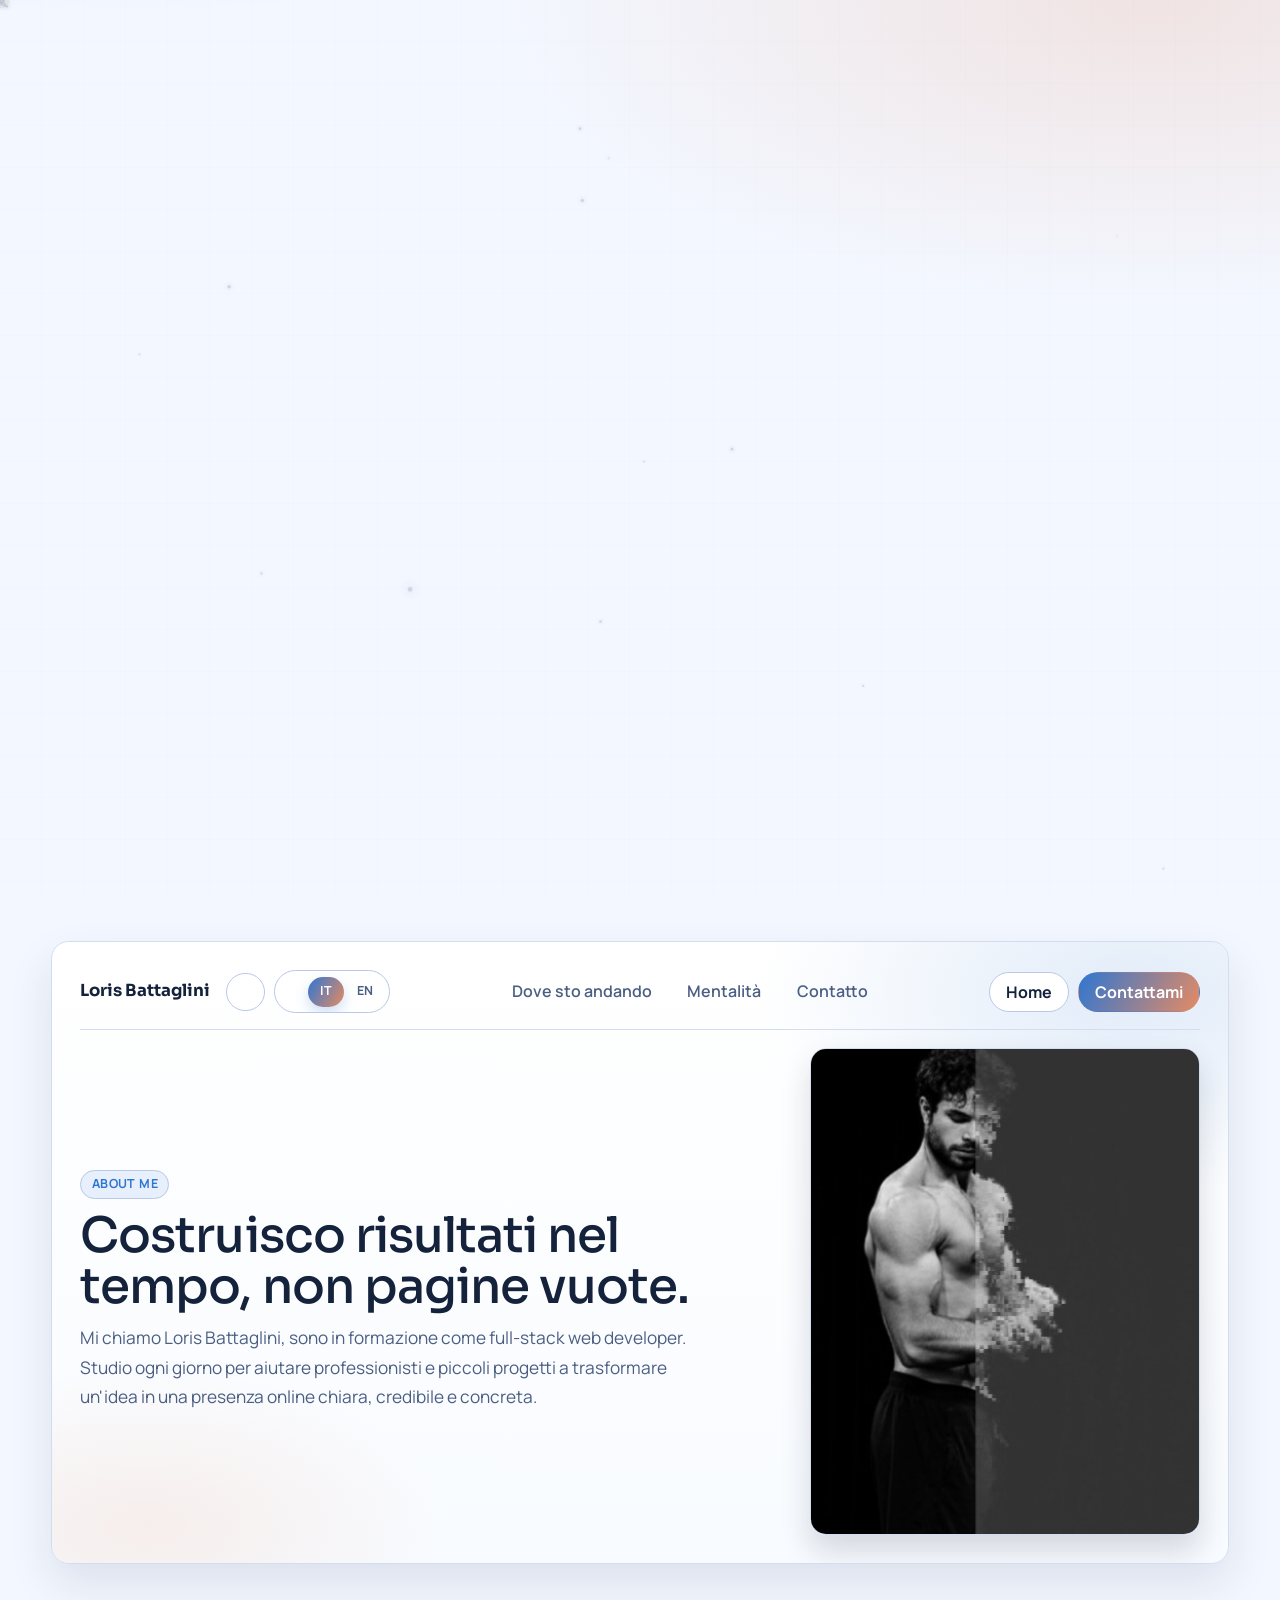
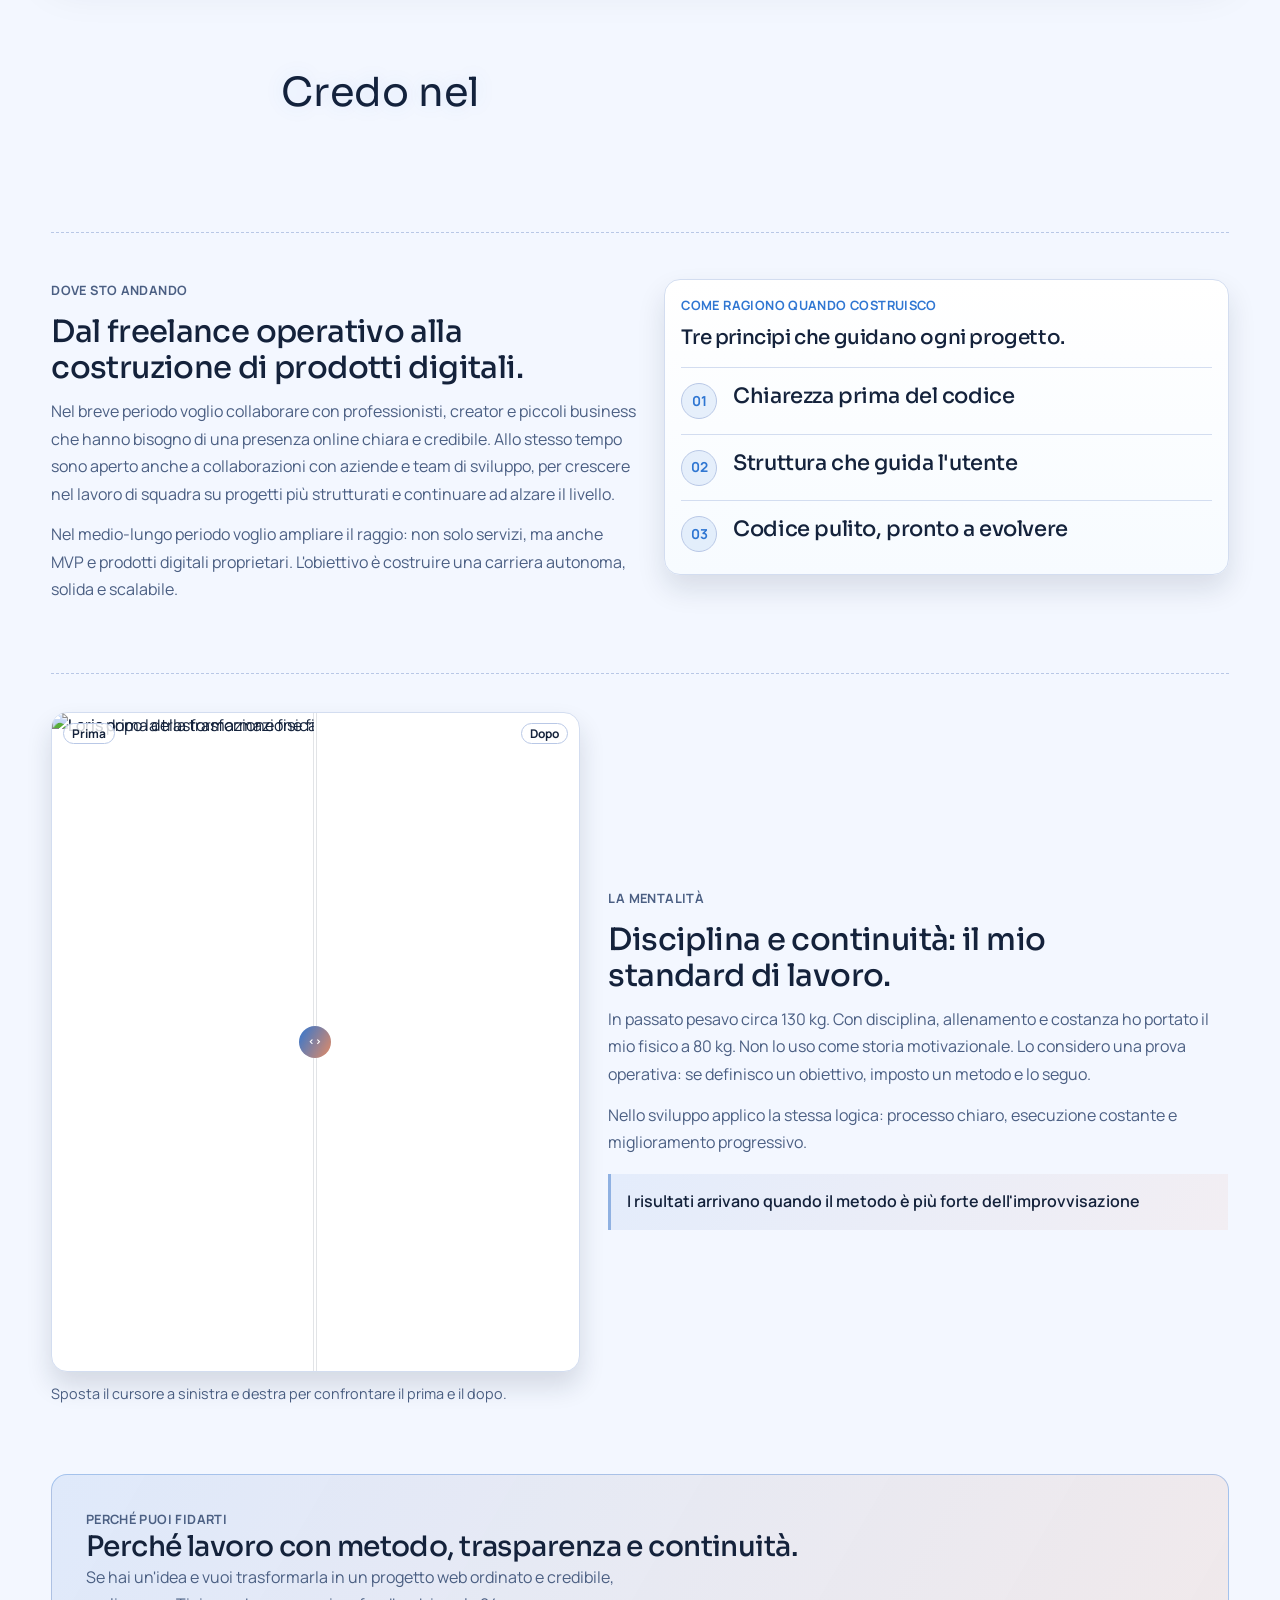
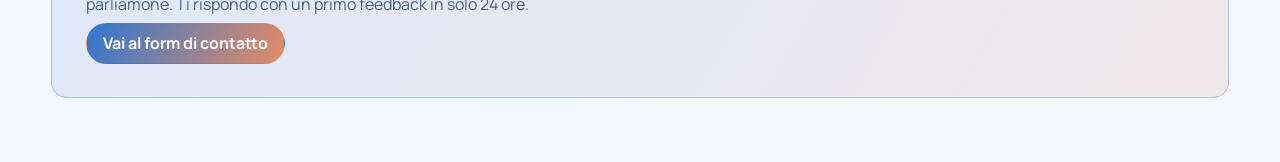
==== assets/html/about.html @ 4017d4cf "particelle su about e form" ====
﻿<!DOCTYPE html>
<html lang="it">
<head>
  <meta charset="UTF-8">
  <meta name="viewport" content="width=device-width, initial-scale=1.0">
  <title>About Me | Loris Battaglini</title>
  <link rel="apple-touch-icon" sizes="180x180" href="../img/favicon/favicon_io/apple-touch-icon.png">
  <link rel="icon" type="image/png" sizes="32x32" href="../img/favicon/favicon_io/favicon-32x32.png">
  <link rel="icon" type="image/png" sizes="16x16" href="../img/favicon/favicon_io/favicon-16x16.png">
  <link rel="icon" href="../img/favicon/favicon_io/favicon.ico">
  <link rel="manifest" href="../img/favicon/favicon_io/site.webmanifest">
  <link rel="preconnect" href="https://fonts.googleapis.com">
  <link rel="preconnect" href="https://fonts.gstatic.com" crossorigin>
  <link href="https://fonts.googleapis.com/css2?family=Manrope:wght@400;500;600;700;800&family=Sora:wght@500;600;700;800&display=swap" rel="stylesheet">
  <style>
    html.theme-dark,
    html.theme-dark body {
      background: #070f1d;
      color: #f2f7ff;
    }
  </style>
  <script>
    (function () {
      try {
        if (window.localStorage.getItem('lb-theme') === 'dark') {
          document.documentElement.classList.add('theme-dark');
        }
      } catch (error) {
        // Storage unavailable.
      }
    })();
  </script>
  <link href="https://cdn.jsdelivr.net/npm/bootstrap@5.3.8/dist/css/bootstrap.min.css" rel="stylesheet" integrity="sha384-sRIl4kxILFvY47J16cr9ZwB07vP4J8+LH7qKQnuqkuIAvNWLzeN8tE5YBujZqJLB" crossorigin="anonymous">
  <link rel="stylesheet" href="../css/style.css">
  <link rel="stylesheet" href="https://cdnjs.cloudflare.com/ajax/libs/font-awesome/7.0.1/css/all.min.css">
</head>
<body class="has-radial-menu">
  <canvas id="universe-canvas" class="universe-canvas" aria-hidden="true"></canvas>
  <button
    type="button"
    class="radial-menu-toggle"
    id="radial-menu-toggle"
    aria-expanded="false"
    aria-controls="radial-menu-panel"
    aria-label="Apri menu orbitale"
    data-i18n-aria-label="radialMenuToggleAriaLabel"
  >
    <span aria-hidden="true"></span>
    <span aria-hidden="true"></span>
    <span aria-hidden="true"></span>
  </button>

  <div class="radial-menu-panel" id="radial-menu-panel" aria-hidden="true">
    <button type="button" class="radial-menu-overlay" data-radial-close aria-label="Chiudi menu" data-i18n-aria-label="radialMenuCloseAriaLabel"></button>
    <div class="radial-menu-shell" id="radial-menu-shell" role="dialog" aria-modal="true" tabindex="-1" aria-label="Navigazione orbitale" data-i18n-aria-label="radialMenuDialogAriaLabel">
      <div class="radial-menu-orbit" id="radial-menu-orbit">
        <a href="../../index.html#top" class="radial-menu-item" data-radial-item data-i18n="radialMenuHome">Home</a>
        <a href="#top" class="radial-menu-item is-active" data-radial-item data-i18n="radialMenuAbout">About Me</a>
        <a href="../../index.html#form" class="radial-menu-item" data-radial-item data-i18n="radialMenuContacts">Contatti</a>
      </div>
    </div>
  </div>

  <div class="site-shell about-shell">
    <header class="about-hero" id="top">
      <div class="header-nav-row">
        <a href="../../index.html#top" class="brand-mark" data-i18n="brandMark">Loris Battaglini</a>

        <div class="header-tools" aria-label="Strumenti header" data-i18n-aria-label="headerToolsAriaLabel">
          <button type="button" class="header-icon-btn" id="theme-toggle" aria-label="Attiva modalità scura" data-i18n-aria-label="themeToggleAriaLabel">
            <i class="fa-solid fa-moon" aria-hidden="true"></i>
          </button>
          <div class="language-switch" role="group" aria-label="Selettore lingua" data-i18n-aria-label="languageSwitchAriaLabel">
            <i class="fa-solid fa-language" aria-hidden="true"></i>
            <div>
            <button type="button" class="language-option is-active" data-language-option data-lang="it" aria-pressed="true">IT</button>
            <button type="button" class="language-option" data-language-option data-lang="en" aria-pressed="false">EN</button>
            </div>
          </div>
        </div>

        <nav class="header-nav" aria-label="Menu About">
          <ul>
            <li><a href="#visione" data-i18n="aboutNavVision">Dove sto andando</a></li>
            <li><a href="#mentalita" data-i18n="aboutNavMindset">Mentalità</a></li>
            <li><a href="#contatto" data-i18n="aboutNavContact">Contatto</a></li>
          </ul>
        </nav>

        <div class="header-cta-row">
          <a href="../../index.html" class="about-link-header" data-i18n="aboutHomeLink">Home</a>
          <a href="../../index.html#form" class="contattami-header" data-i18n="aboutContactLink">Contattami</a>
        </div>
      </div>

      <div class="about-hero-inner">
        <div class="about-hero-text">
          <p class="about-eyebrow" data-i18n="aboutEyebrow">About Me</p>
          <h1 data-i18n="aboutHeroTitle">Costruisco risultati nel tempo, non pagine vuote.</h1>
          <p class="about-lead" data-i18n="aboutHeroLead">
            Mi chiamo Loris Battaglini, sono in formazione come full-stack web developer.
            Studio ogni giorno per aiutare professionisti e piccoli progetti a trasformare un'idea
            in una presenza online chiara, credibile e concreta.
          </p>
        </div>

        <figure class="about-hero-photo">
          <img src="../img/20251005_001626.jpg" alt="Foto profilo di Loris Battaglini">
        </figure>
      </div>
    </header>

    <main class="about-story">
      <section class="about-manifesto" aria-label="Manifesto personale" data-i18n-aria-label="aboutManifestoAriaLabel" data-reveal>
        <p data-i18n="aboutManifestoText">Credo nel costruire prima di parlare</p>
      </section>

      <section class="about-section about-vision-section" id="visione" data-reveal>
        <div class="about-vision-layout">
          <div class="about-copy-block about-vision-main">
            <p class="about-kicker" data-i18n="aboutVisionKicker">Dove sto andando</p>
            <h2 data-i18n="aboutVisionTitle">Dal freelance operativo alla costruzione di prodotti digitali.</h2>
            <p data-i18n="aboutVisionParagraph1">
             Nel breve periodo voglio collaborare con professionisti, creator e piccoli business che hanno bisogno di una presenza online chiara e credibile. Allo stesso tempo sono aperto anche a collaborazioni con aziende e team di sviluppo, per crescere nel lavoro di squadra su progetti più strutturati e continuare ad alzare il livello.
            </p>
            <p data-i18n="aboutVisionParagraph2">
              Nel medio-lungo periodo voglio ampliare il raggio: non solo servizi, ma anche MVP
              e prodotti digitali proprietari. L'obiettivo è costruire una carriera autonoma,
              solida e scalabile.
            </p>
          </div>

          <aside class="about-vision-method" aria-label="Come ragiono quando costruisco" data-i18n-aria-label="aboutPrinciplesAriaLabel">
            <p class="about-kicker" data-i18n="aboutPrinciplesKicker">Come ragiono quando costruisco</p>
            <h3 data-i18n="aboutPrinciplesTitle">Tre principi che guidano ogni progetto.</h3>
            <ol class="about-principles-list">
              <li>
                <h4 data-i18n="aboutPrinciple1">Chiarezza prima del codice</h4>
              </li>
              <li>
                <h4 data-i18n="aboutPrinciple2">Struttura che guida l'utente</h4>
              </li>
              <li>
                <h4 data-i18n="aboutPrinciple3">Codice pulito, pronto a evolvere</h4>
              </li>
            </ol>
          </aside>
        </div>
      </section>

      <section class="about-section about-split-section about-section-mentality" id="mentalita" data-reveal>
        <figure class="about-before-after" data-before-after>
          <div class="about-before-after-media">
            <img src="https://images.unsplash.com/photo-1642267238449-5f2c7643c1a7?q=80&w=774&auto=format&fit=crop&ixlib=rb-4.1.0&ixid=M3wxMjA3fDB8MHxwaG90by1wYWdlfHx8fGVufDB8fHx8fA%3D%3D" alt="Loris dopo la trasformazione fisica" class="about-photo-after">
            <img src="https://images.unsplash.com/photo-1573878416776-932ce6911da2?q=80&w=2070&auto=format&fit=crop&ixlib=rb-4.1.0&ixid=M3wxMjA3fDB8MHxwaG90by1wYWdlfHx8fGVufDB8fHx8fA%3D%3D" alt="Loris prima della trasformazione fisica" class="about-photo-before">
            <input
              type="range"
              min="0"
              max="100"
              value="50"
              class="about-before-after-range"
              aria-label="Confronta foto prima e dopo"
              data-i18n-aria-label="aboutCompareAriaLabel">
            <span class="about-before-after-divider" aria-hidden="true"></span>
            <span class="about-before-after-hint about-before-label" aria-hidden="true" data-i18n="aboutBeforeLabel">Prima</span>
            <span class="about-before-after-hint about-after-label" aria-hidden="true" data-i18n="aboutAfterLabel">Dopo</span>
          </div>
          <figcaption data-i18n="aboutCompareCaption">Sposta il cursore a sinistra e destra per confrontare il prima e il dopo.</figcaption>
        </figure>

        <div class="about-copy-block">
          <p class="about-kicker" data-i18n="aboutMindsetKicker">La mentalità</p>
          <h2 data-i18n="aboutMindsetTitle">Disciplina e continuità: il mio standard di lavoro.</h2>
          <p data-i18n="aboutMindsetParagraph1">
            In passato pesavo circa 130 kg. Con disciplina, allenamento e costanza ho portato
            il mio fisico a 80 kg. Non lo uso come storia motivazionale.
            Lo considero una prova operativa: se definisco un obiettivo, imposto un metodo e lo seguo.
          </p>
          <p data-i18n="aboutMindsetParagraph2">
            Nello sviluppo applico la stessa logica: processo chiaro, esecuzione costante e miglioramento progressivo.
          </p>
          <blockquote data-i18n="aboutMindsetQuote">
            I risultati arrivano quando il metodo è più forte dell'improvvisazione
          </blockquote>
        </div>
      </section>
      <section class="about-section about-contact-bridge about-closure" id="contatto" data-reveal>
        <p class="about-kicker" data-i18n="aboutTrustKicker">Perché puoi fidarti</p>
        <h2 data-i18n="aboutTrustTitle">Perché lavoro con metodo, trasparenza e continuità.</h2>
        <p data-i18n="aboutTrustParagraph">
          Se hai un'idea e vuoi trasformarla in un progetto web ordinato e credibile,
          parliamone. Ti rispondo con un primo feedback in solo 24 ore.
        </p>
        <a href="../../index.html#form" class="about-contact-link" data-i18n="aboutTrustButton">Vai al form di contatto</a>
      </section>
    </main>
  </div>
  <script>
    (function () {
      const STORAGE_KEYS = {
        theme: 'lb-theme',
        language: 'lb-language'
      };
      const SUPPORTED_LANGUAGES = ['it', 'en'];
      const DEFAULT_LANGUAGE = 'it';
      const PHONE_MEDIA_QUERY = '(max-width: 640px)';
      const PAGE_TITLES = {
        it: 'About Me | Loris Battaglini',
        en: 'About Me | Loris Battaglini'
      };
      const DYNAMIC_STRINGS = {
        it: {
          themeToggleAriaLabelLight: 'Attiva modalità scura',
          themeToggleAriaLabelDark: 'Torna alla modalità chiara'
        },
        en: {
          themeToggleAriaLabelLight: 'Enable dark mode',
          themeToggleAriaLabelDark: 'Back to light mode'
        }
      };
      const ENGLISH_TEXT = {
        radialMenuHome: 'Home',
        radialMenuAbout: 'About Me',
        radialMenuContacts: 'Contacts',
        aboutNavVision: 'Vision',
        aboutNavMindset: 'Mindset',
        aboutNavContact: 'Contact',
        aboutContactLink: 'Contact me',
        aboutHeroTitle: 'I build long-term results, not empty pages.',
        aboutHeroLead: 'My name is Loris Battaglini, and I am training as a full-stack web developer. Every day I study to help professionals and small projects turn an idea into a clear, credible, and concrete online presence.',
        aboutManifestoText: 'I believe in building before talking.',
        aboutVisionKicker: 'Where I am heading',
        aboutVisionTitle: 'From operational freelance work to building digital products.',
        aboutVisionParagraph1: 'In the short term I want to collaborate with professionals, creators, and small businesses that need a clear and credible online presence. At the same time, I am also open to collaborations with companies and development teams to grow in teamwork on more structured projects and keep raising my level.',
        aboutVisionParagraph2: 'In the medium to long term I want to expand the scope: not only services, but also MVPs and proprietary digital products. The goal is to build an autonomous, solid, and scalable career.',
        aboutPrinciplesKicker: 'How I think while building',
        aboutPrinciplesTitle: 'Three principles that guide every project.',
        aboutPrinciple1: 'Clarity before code',
        aboutPrinciple2: 'Structure that guides users',
        aboutPrinciple3: 'Clean code, ready to evolve',
        aboutBeforeLabel: 'Before',
        aboutAfterLabel: 'After',
        aboutCompareCaption: 'Move the slider left and right to compare before and after.',
        aboutMindsetKicker: 'Mindset',
        aboutMindsetTitle: 'Discipline and consistency: my work standard.',
        aboutMindsetParagraph1: 'I used to weigh around 130 kg. With discipline, training, and consistency, I brought my body down to 80 kg. I do not use it as a motivational story. I consider it operational proof: if I define a goal, I set a method and follow it.',
        aboutMindsetParagraph2: 'In development I apply the same logic: clear process, consistent execution, and progressive improvement.',
        aboutMindsetQuote: 'Results come when method is stronger than improvisation.',
        aboutTrustKicker: 'Why you can trust me',
        aboutTrustTitle: 'Because I work with method, transparency, and consistency.',
        aboutTrustParagraph: 'If you have an idea and want to turn it into an organized and credible web project, let\'s talk. I reply with initial feedback within 24 hours.',
        aboutTrustButton: 'Go to contact form'
      };
      const ENGLISH_ARIA_LABELS = {
        headerToolsAriaLabel: 'Header tools',
        themeToggleAriaLabel: 'Enable dark mode',
        languageSwitchAriaLabel: 'Language switcher',
        radialMenuToggleAriaLabel: 'Open orbital menu',
        radialMenuDialogAriaLabel: 'Orbital navigation',
        radialMenuCloseAriaLabel: 'Close menu',
        aboutManifestoAriaLabel: 'Personal manifesto',
        aboutPrinciplesAriaLabel: 'How I think when building',
        aboutCompareAriaLabel: 'Compare before and after photos'
      };

      const navLinks = document.querySelectorAll('.header-nav a[href^="#"]');
      const radialMenuToggleButton = document.querySelector('#radial-menu-toggle');
      const radialMenuPanel = document.querySelector('#radial-menu-panel');
      const radialMenuShell = document.querySelector('#radial-menu-shell');
      const radialMenuCloseButton = document.querySelector('[data-radial-close]');
      const radialMenuItems = Array.from(document.querySelectorAll('[data-radial-item]'));
      const aboutShell = document.querySelector('.about-shell');
      const revealTargets = document.querySelectorAll('[data-reveal]');
      const manifestoText = document.querySelector('.about-manifesto p');
      const themeToggleButton = document.querySelector('#theme-toggle');
      const themeToggleIcon = themeToggleButton ? themeToggleButton.querySelector('i') : null;
      const languageOptionButtons = Array.from(document.querySelectorAll('[data-language-option]'));
      const universeCanvas = document.querySelector('#universe-canvas');
      const reducedMotionQuery = typeof window.matchMedia === 'function'
        ? window.matchMedia('(prefers-reduced-motion: reduce)')
        : null;
      let activeTimer = null;
      let activeSection = null;
      let currentLanguage = DEFAULT_LANGUAGE;

      const universeState = {
        context: null,
        particles: [],
        fragments: [],
        width: 0,
        height: 0,
        dpr: 1,
        rafId: 0,
        isRunning: false,
        lastTime: 0,
        themeMode: 'light',
        isSetup: false
      };
      const universeThemeProfiles = {
        light: {
          particleArea: 29500,
          minParticles: 26,
          maxParticles: 72,
          largeStarChance: 0.15,
          largeRadiusMin: 1.6,
          largeRadiusMax: 2.95,
          smallRadiusMin: 0.45,
          smallRadiusMax: 1.42,
          speedMin: 0.13,
          speedMax: 0.48,
          jitter: 0.0042,
          maxSpeed: 0.88,
          restitution: 0.85,
          impactThreshold: 0.11,
          glowLargeFactor: 4.65,
          glowSmallFactor: 3.8,
          glowCoreAlpha: 0.22,
          glowMidAlpha: 0.09,
          fillAlpha: 0.64,
          fragmentMinCount: 1,
          fragmentMaxCount: 3,
          fragmentRadiusMin: 0.16,
          fragmentRadiusMax: 0.56,
          fragmentLifeMin: 220,
          fragmentLifeMax: 620,
          fragmentAlphaMin: 0.22,
          fragmentAlphaMax: 0.46,
          sparkleThreshold: 2.2,
          sparkleAlpha: 0.18,
          palette: [
            { r: 114, g: 134, b: 170, a: 0.36 },
            { r: 144, g: 160, b: 186, a: 0.32 },
            { r: 188, g: 176, b: 153, a: 0.27 },
            { r: 96, g: 112, b: 141, a: 0.3 }
          ]
        },
        dark: {
          particleArea: 23200,
          minParticles: 34,
          maxParticles: 96,
          largeStarChance: 0.22,
          largeRadiusMin: 1.95,
          largeRadiusMax: 3.45,
          smallRadiusMin: 0.52,
          smallRadiusMax: 1.82,
          speedMin: 0.16,
          speedMax: 0.72,
          jitter: 0.0068,
          maxSpeed: 1.18,
          restitution: 0.9,
          impactThreshold: 0.08,
          glowLargeFactor: 5.25,
          glowSmallFactor: 4.35,
          glowCoreAlpha: 0.34,
          glowMidAlpha: 0.14,
          fillAlpha: 0.84,
          fragmentMinCount: 2,
          fragmentMaxCount: 5,
          fragmentRadiusMin: 0.2,
          fragmentRadiusMax: 0.78,
          fragmentLifeMin: 260,
          fragmentLifeMax: 760,
          fragmentAlphaMin: 0.3,
          fragmentAlphaMax: 0.6,
          sparkleThreshold: 2.35,
          sparkleAlpha: 0.28,
          palette: [
            { r: 120, g: 166, b: 255, a: 0.58 },
            { r: 95, g: 226, b: 255, a: 0.52 },
            { r: 255, g: 192, b: 126, a: 0.42 },
            { r: 196, g: 220, b: 255, a: 0.48 }
          ]
        }
      };

      const italianSnapshot = {
        text: Object.create(null),
        aria: Object.create(null)
      };

      document.querySelectorAll('[data-i18n]').forEach(function (node) {
        const key = node.getAttribute('data-i18n');
        if (!key || Object.prototype.hasOwnProperty.call(italianSnapshot.text, key)) return;
        italianSnapshot.text[key] = node.innerHTML;
      });

      document.querySelectorAll('[data-i18n-aria-label]').forEach(function (node) {
        const key = node.getAttribute('data-i18n-aria-label');
        if (!key || Object.prototype.hasOwnProperty.call(italianSnapshot.aria, key)) return;
        italianSnapshot.aria[key] = node.getAttribute('aria-label') || '';
      });

      function safeStorageGet(key) {
        try {
          return window.localStorage.getItem(key);
        } catch (error) {
          return null;
        }
      }

      function safeStorageSet(key, value) {
        try {
          window.localStorage.setItem(key, value);
        } catch (error) {
          // Storage unavailable.
        }
      }

      function getStoredLanguage() {
        const language = safeStorageGet(STORAGE_KEYS.language);
        return SUPPORTED_LANGUAGES.includes(language) ? language : DEFAULT_LANGUAGE;
      }

      function getStoredTheme() {
        const theme = safeStorageGet(STORAGE_KEYS.theme);
        return theme === 'dark' ? 'dark' : 'light';
      }

      function getDynamicString(key) {
        const languagePack = DYNAMIC_STRINGS[currentLanguage] || DYNAMIC_STRINGS.it;
        return languagePack && Object.prototype.hasOwnProperty.call(languagePack, key) ? languagePack[key] : '';
      }

      function updateThemeToggleAccessibility() {
        if (!themeToggleButton || !themeToggleIcon) return;
        const isDarkTheme = document.body.classList.contains('theme-dark');
        themeToggleIcon.classList.toggle('fa-moon', !isDarkTheme);
        themeToggleIcon.classList.toggle('fa-sun', isDarkTheme);
        themeToggleButton.dataset.themeState = isDarkTheme ? 'dark' : 'light';
        themeToggleButton.setAttribute('aria-label', getDynamicString(isDarkTheme ? 'themeToggleAriaLabelDark' : 'themeToggleAriaLabelLight'));
      }

      function applyTheme(theme, shouldPersist) {
        const nextTheme = theme === 'dark' ? 'dark' : 'light';
        document.documentElement.classList.toggle('theme-dark', nextTheme === 'dark');
        document.body.classList.toggle('theme-dark', nextTheme === 'dark');
        updateThemeToggleAccessibility();
        syncUniverseParticlesState();
        if (shouldPersist) {
          safeStorageSet(STORAGE_KEYS.theme, nextTheme);
        }
      }

      function clampValue(value, min, max) {
        return Math.min(max, Math.max(min, value));
      }

      function randomBetween(min, max) {
        return min + Math.random() * (max - min);
      }

      function toRgba(color, alphaMultiplier) {
        const alpha = clampValue(color.a * alphaMultiplier, 0, 1);
        return 'rgba(' + color.r + ',' + color.g + ',' + color.b + ',' + alpha + ')';
      }

      function getUniverseThemeMode() {
        return document.body.classList.contains('theme-dark') ? 'dark' : 'light';
      }

      function getUniverseProfile() {
        return universeThemeProfiles[universeState.themeMode] || universeThemeProfiles.light;
      }

      function getUniverseTargetParticleCount(width, height) {
        const profile = getUniverseProfile();
        const countByArea = Math.round((width * height) / profile.particleArea);
        return clampValue(countByArea, profile.minParticles, profile.maxParticles);
      }

      function createUniverseParticle(width, height) {
        const profile = getUniverseProfile();
        const isLarge = Math.random() < profile.largeStarChance;
        const baseRadius = isLarge
          ? randomBetween(profile.largeRadiusMin, profile.largeRadiusMax)
          : randomBetween(profile.smallRadiusMin, profile.smallRadiusMax);
        const angle = Math.random() * Math.PI * 2;
        const speed = randomBetween(profile.speedMin, profile.speedMax) * (2 / (baseRadius + 0.8));
        const color = profile.palette[Math.floor(Math.random() * profile.palette.length)];
        return {
          x: randomBetween(0, width),
          y: randomBetween(0, height),
          vx: Math.cos(angle) * speed,
          vy: Math.sin(angle) * speed,
          radius: baseRadius,
          baseRadius: baseRadius,
          minRadius: Math.max(0.4, baseRadius * randomBetween(0.4, 0.58)),
          mass: Math.max(0.8, baseRadius * baseRadius),
          color: color,
          burstCooldownMs: 0,
          twinklePhase: randomBetween(0, Math.PI * 2),
          twinkleSpeed: randomBetween(0.35, 1.08),
          twinkleAmplitude: randomBetween(0.08, 0.34) * (isLarge ? 1.35 : 0.86)
        };
      }

      function ensureUniverseParticleCount(width, height) {
        const targetCount = getUniverseTargetParticleCount(width, height);
        while (universeState.particles.length < targetCount) {
          universeState.particles.push(createUniverseParticle(width, height));
        }
        if (universeState.particles.length > targetCount) {
          universeState.particles.splice(targetCount);
        }
      }

      function resizeUniverseCanvas() {
        if (!universeCanvas || !universeState.context) return;
        const width = Math.max(window.innerWidth || 0, 1);
        const height = Math.max(window.innerHeight || 0, 1);
        const dpr = clampValue(window.devicePixelRatio || 1, 1, 2);
        const hasSizeChanged = universeState.width !== width || universeState.height !== height || universeState.dpr !== dpr;
        if (!hasSizeChanged && universeState.particles.length > 0) return;

        universeState.width = width;
        universeState.height = height;
        universeState.dpr = dpr;

        universeCanvas.width = Math.floor(width * dpr);
        universeCanvas.height = Math.floor(height * dpr);
        universeCanvas.style.width = width + 'px';
        universeCanvas.style.height = height + 'px';
        universeState.context.setTransform(dpr, 0, 0, dpr, 0, 0);

        ensureUniverseParticleCount(width, height);
        universeState.particles.forEach(function (particle) {
          particle.x = clampValue(particle.x, particle.radius, width - particle.radius);
          particle.y = clampValue(particle.y, particle.radius, height - particle.radius);
        });
      }

      function spawnUniverseFragments(x, y, impactStrength, colorA, colorB) {
        const profile = getUniverseProfile();
        const fragmentCount = Math.round(randomBetween(profile.fragmentMinCount, profile.fragmentMaxCount) + impactStrength * 1.7);
        for (let index = 0; index < fragmentCount; index += 1) {
          const angle = randomBetween(0, Math.PI * 2);
          const speed = randomBetween(0.28, 1.22) * (0.64 + impactStrength);
          const radius = randomBetween(profile.fragmentRadiusMin, profile.fragmentRadiusMax) * (0.72 + impactStrength * 0.4);
          const sourceColor = Math.random() < 0.5 ? colorA : colorB;
          const lifetime = randomBetween(profile.fragmentLifeMin, profile.fragmentLifeMax);
          universeState.fragments.push({
            x: x,
            y: y,
            vx: Math.cos(angle) * speed,
            vy: Math.sin(angle) * speed,
            radius: radius,
            lifeMs: lifetime,
            maxLifeMs: lifetime,
            color: {
              r: sourceColor.r,
              g: sourceColor.g,
              b: sourceColor.b,
              a: sourceColor.a * randomBetween(profile.fragmentAlphaMin, profile.fragmentAlphaMax)
            }
          });
        }

        if (universeState.fragments.length > 180) {
          universeState.fragments.splice(0, universeState.fragments.length - 180);
        }
      }

      function updateUniverseParticles(deltaMs) {
        if (!universeState.context) return;
        const profile = getUniverseProfile();
        const frameScale = deltaMs / 16.667;
        const width = universeState.width;
        const height = universeState.height;
        const particles = universeState.particles;

        particles.forEach(function (particle) {
          particle.burstCooldownMs = Math.max(0, particle.burstCooldownMs - deltaMs);
          const jitter = profile.jitter * frameScale;
          particle.vx += randomBetween(-jitter, jitter);
          particle.vy += randomBetween(-jitter, jitter);

          const speed = Math.hypot(particle.vx, particle.vy);
          if (speed > profile.maxSpeed) {
            particle.vx = (particle.vx / speed) * profile.maxSpeed;
            particle.vy = (particle.vy / speed) * profile.maxSpeed;
          }

          particle.x += particle.vx * frameScale;
          particle.y += particle.vy * frameScale;

          if (particle.x <= particle.radius) {
            particle.x = particle.radius;
            particle.vx = Math.abs(particle.vx);
          } else if (particle.x >= width - particle.radius) {
            particle.x = width - particle.radius;
            particle.vx = -Math.abs(particle.vx);
          }

          if (particle.y <= particle.radius) {
            particle.y = particle.radius;
            particle.vy = Math.abs(particle.vy);
          } else if (particle.y >= height - particle.radius) {
            particle.y = height - particle.radius;
            particle.vy = -Math.abs(particle.vy);
          }
        });

        for (let i = 0; i < particles.length; i += 1) {
          const particleA = particles[i];
          for (let j = i + 1; j < particles.length; j += 1) {
            const particleB = particles[j];
            const deltaX = particleB.x - particleA.x;
            const deltaY = particleB.y - particleA.y;
            const minDistance = particleA.radius + particleB.radius;
            const distanceSquared = deltaX * deltaX + deltaY * deltaY;
            if (distanceSquared >= minDistance * minDistance || distanceSquared === 0) continue;

            const distance = Math.sqrt(distanceSquared);
            const normalX = deltaX / distance;
            const normalY = deltaY / distance;
            const overlap = minDistance - distance;

            particleA.x -= normalX * overlap * 0.5;
            particleA.y -= normalY * overlap * 0.5;
            particleB.x += normalX * overlap * 0.5;
            particleB.y += normalY * overlap * 0.5;

            const relativeVx = particleB.vx - particleA.vx;
            const relativeVy = particleB.vy - particleA.vy;
            const velocityAlongNormal = relativeVx * normalX + relativeVy * normalY;

            if (velocityAlongNormal < 0) {
              const impulse = -(1 + profile.restitution) * velocityAlongNormal / ((1 / particleA.mass) + (1 / particleB.mass));
              const impulseX = impulse * normalX;
              const impulseY = impulse * normalY;
              particleA.vx -= impulseX / particleA.mass;
              particleA.vy -= impulseY / particleA.mass;
              particleB.vx += impulseX / particleB.mass;
              particleB.vy += impulseY / particleB.mass;
            }

            const impactStrength = clampValue(Math.abs(velocityAlongNormal) * 0.92 + overlap * 0.35, 0, 1.4);
            const canBurst = particleA.burstCooldownMs <= 0 || particleB.burstCooldownMs <= 0;
            if (canBurst && impactStrength > profile.impactThreshold) {
              spawnUniverseFragments((particleA.x + particleB.x) * 0.5, (particleA.y + particleB.y) * 0.5, impactStrength, particleA.color, particleB.color);
              particleA.radius = Math.max(particleA.minRadius, particleA.radius * randomBetween(0.84, 0.94));
              particleB.radius = Math.max(particleB.minRadius, particleB.radius * randomBetween(0.84, 0.94));
              particleA.mass = Math.max(0.8, particleA.radius * particleA.radius);
              particleB.mass = Math.max(0.8, particleB.radius * particleB.radius);
              particleA.burstCooldownMs = randomBetween(90, 180);
              particleB.burstCooldownMs = randomBetween(90, 180);
            }
          }
        }

        particles.forEach(function (particle) {
          particle.radius += (particle.baseRadius - particle.radius) * (0.065 * frameScale);
          particle.mass = Math.max(0.8, particle.radius * particle.radius);
          particle.twinklePhase += particle.twinkleSpeed * 0.02 * frameScale;
        });

        const nextFragments = [];
        universeState.fragments.forEach(function (fragment) {
          fragment.lifeMs -= deltaMs;
          if (fragment.lifeMs <= 0 || fragment.radius <= 0.22) return;
          fragment.x += fragment.vx * frameScale;
          fragment.y += fragment.vy * frameScale;
          fragment.vx *= Math.pow(0.992, frameScale);
          fragment.vy *= Math.pow(0.992, frameScale);
          fragment.radius *= Math.pow(0.997, frameScale);
          if (fragment.x < -4 || fragment.x > width + 4 || fragment.y < -4 || fragment.y > height + 4) return;
          nextFragments.push(fragment);
        });
        universeState.fragments = nextFragments;
      }

      function drawUniverseParticles() {
        if (!universeState.context) return;
        const profile = getUniverseProfile();
        const context = universeState.context;
        const now = performance.now();

        context.clearRect(0, 0, universeState.width, universeState.height);
        universeState.particles.forEach(function (particle) {
          const twinkle = 1 + Math.sin(now * 0.0012 * particle.twinkleSpeed + particle.twinklePhase) * particle.twinkleAmplitude;
          const starRadius = particle.radius * twinkle;
          const glowRadius = starRadius * (particle.baseRadius > profile.sparkleThreshold ? profile.glowLargeFactor : profile.glowSmallFactor);
          const glowGradient = context.createRadialGradient(particle.x, particle.y, 0, particle.x, particle.y, glowRadius);
          glowGradient.addColorStop(0, toRgba(particle.color, profile.glowCoreAlpha));
          glowGradient.addColorStop(0.5, toRgba(particle.color, profile.glowMidAlpha));
          glowGradient.addColorStop(1, toRgba(particle.color, 0));
          context.fillStyle = glowGradient;
          context.beginPath();
          context.arc(particle.x, particle.y, glowRadius, 0, Math.PI * 2);
          context.fill();

          context.fillStyle = toRgba(particle.color, profile.fillAlpha);
          context.beginPath();
          context.arc(particle.x, particle.y, starRadius, 0, Math.PI * 2);
          context.fill();
        });

        universeState.fragments.forEach(function (fragment) {
          const alphaByLife = clampValue(fragment.lifeMs / fragment.maxLifeMs, 0, 1);
          context.fillStyle = toRgba(fragment.color, alphaByLife * 0.75);
          context.beginPath();
          context.arc(fragment.x, fragment.y, fragment.radius, 0, Math.PI * 2);
          context.fill();
        });
      }

      function stopUniverseAnimation(shouldClearCanvas) {
        if (universeState.rafId) {
          window.cancelAnimationFrame(universeState.rafId);
          universeState.rafId = 0;
        }
        universeState.isRunning = false;
        universeState.lastTime = 0;
        if (shouldClearCanvas && universeState.context) {
          universeState.context.clearRect(0, 0, universeState.width, universeState.height);
        }
      }

      function runUniverseAnimationFrame(timestamp) {
        if (!universeState.isRunning) return;
        if (!universeState.lastTime) {
          universeState.lastTime = timestamp;
        }
        const deltaMs = clampValue(timestamp - universeState.lastTime, 10, 40);
        universeState.lastTime = timestamp;
        updateUniverseParticles(deltaMs);
        drawUniverseParticles();
        universeState.rafId = window.requestAnimationFrame(runUniverseAnimationFrame);
      }

      function startUniverseAnimation() {
        if (!universeCanvas || !universeState.context || universeState.isRunning) return;
        universeState.isRunning = true;
        universeState.lastTime = 0;
        universeState.rafId = window.requestAnimationFrame(runUniverseAnimationFrame);
      }

      function syncUniverseParticlesState() {
        if (!universeCanvas || !universeState.context) return;
        const nextThemeMode = getUniverseThemeMode();
        if (universeState.themeMode !== nextThemeMode) {
          universeState.themeMode = nextThemeMode;
          universeState.particles = [];
          universeState.fragments = [];
        }

        resizeUniverseCanvas();

        const reduceMotionEnabled = reducedMotionQuery ? reducedMotionQuery.matches : false;
        if (reduceMotionEnabled) {
          stopUniverseAnimation(false);
          drawUniverseParticles();
          return;
        }

        startUniverseAnimation();
      }

      function setupUniverseParticles() {
        if (!universeCanvas || universeState.isSetup) return;
        const context = universeCanvas.getContext('2d', { alpha: true });
        if (!context) return;

        universeState.context = context;
        universeState.isSetup = true;
        universeState.themeMode = getUniverseThemeMode();
        resizeUniverseCanvas();
        drawUniverseParticles();

        window.addEventListener('resize', function () {
          resizeUniverseCanvas();
          if (!universeState.isRunning) {
            drawUniverseParticles();
          }
        }, { passive: true });

        document.addEventListener('visibilitychange', function () {
          if (document.hidden) {
            stopUniverseAnimation(false);
            return;
          }
          syncUniverseParticlesState();
        });

        if (reducedMotionQuery) {
          const handleReducedMotionChange = function () {
            syncUniverseParticlesState();
          };
          if (typeof reducedMotionQuery.addEventListener === 'function') {
            reducedMotionQuery.addEventListener('change', handleReducedMotionChange);
          } else if (typeof reducedMotionQuery.addListener === 'function') {
            reducedMotionQuery.addListener(handleReducedMotionChange);
          }
        }
      }

      function isPhoneViewportNow() {
        return window.matchMedia(PHONE_MEDIA_QUERY).matches;
      }

      function getManifestoForcedBreakIndex(text) {
        if (!text || !isPhoneViewportNow()) return -1;
        const targetWord = currentLanguage === 'en' ? 'before' : 'prima';
        const wordIndex = text.toLowerCase().indexOf(targetWord);
        if (wordIndex === -1) return -1;
        return wordIndex + targetWord.length;
      }

      function applyManifestoMobileBreak() {
        if (!manifestoText) return;
        const fullText = manifestoText.textContent.trim();
        if (!fullText) return;
        const breakIndex = getManifestoForcedBreakIndex(fullText);
        if (breakIndex <= 0 || breakIndex >= fullText.length) return;
        const firstPart = fullText.slice(0, breakIndex).trimEnd();
        const secondPart = fullText.slice(breakIndex).trimStart();
        manifestoText.textContent = '';
        manifestoText.appendChild(document.createTextNode(firstPart));
        manifestoText.appendChild(document.createElement('br'));
        manifestoText.appendChild(document.createTextNode(secondPart));
      }

      function applyTranslations() {
        document.documentElement.lang = currentLanguage;
        document.title = PAGE_TITLES[currentLanguage] || PAGE_TITLES.it;

        document.querySelectorAll('[data-i18n]').forEach(function (node) {
          const key = node.getAttribute('data-i18n');
          if (!key) return;
          if (currentLanguage === 'en' && Object.prototype.hasOwnProperty.call(ENGLISH_TEXT, key)) {
            node.innerHTML = ENGLISH_TEXT[key];
            return;
          }
          node.innerHTML = italianSnapshot.text[key] || '';
        });

        document.querySelectorAll('[data-i18n-aria-label]').forEach(function (node) {
          const key = node.getAttribute('data-i18n-aria-label');
          if (!key) return;
          if (currentLanguage === 'en' && Object.prototype.hasOwnProperty.call(ENGLISH_ARIA_LABELS, key)) {
            node.setAttribute('aria-label', ENGLISH_ARIA_LABELS[key]);
            return;
          }
          node.setAttribute('aria-label', italianSnapshot.aria[key] || '');
        });

        languageOptionButtons.forEach(function (button) {
          const isActive = button.dataset.lang === currentLanguage;
          button.classList.toggle('is-active', isActive);
          button.setAttribute('aria-pressed', String(isActive));
        });

        applyManifestoMobileBreak();
        updateThemeToggleAccessibility();
      }

      function setLanguage(language, shouldPersist) {
        currentLanguage = SUPPORTED_LANGUAGES.includes(language) ? language : DEFAULT_LANGUAGE;
        applyTranslations();
        if (shouldPersist) {
          safeStorageSet(STORAGE_KEYS.language, currentLanguage);
        }
      }

      if (themeToggleButton) {
        themeToggleButton.addEventListener('click', function () {
          const isDarkTheme = document.body.classList.contains('theme-dark');
          applyTheme(isDarkTheme ? 'light' : 'dark', true);
        });
      }

      languageOptionButtons.forEach(function (button) {
        button.addEventListener('click', function () {
          const nextLanguage = button.dataset.lang;
          if (!nextLanguage || nextLanguage === currentLanguage) return;
          setLanguage(nextLanguage, true);
        });
      });

      const compareBlocks = document.querySelectorAll('[data-before-after]');

      compareBlocks.forEach(function (block) {
        const media = block.querySelector('.about-before-after-media');
        const range = block.querySelector('.about-before-after-range');
        if (!media || !range) return;

        function syncReveal(value) {
          const nextValue = Math.min(100, Math.max(0, Number(value)));
          media.style.setProperty('--reveal', nextValue + '%');
        }

        range.addEventListener('input', function () {
          syncReveal(range.value);
        });

        syncReveal(range.value || 50);
      });

      function scrollToCenter(element) {
        const rect = element.getBoundingClientRect();
        const sectionCenter = window.scrollY + rect.top + rect.height / 2;
        const viewportCenter = window.innerHeight / 2;
        const maxScroll = Math.max(0, document.documentElement.scrollHeight - window.innerHeight);
        const targetScroll = Math.min(maxScroll, Math.max(0, sectionCenter - viewportCenter));
        window.scrollTo({ top: targetScroll, behavior: 'smooth' });
      }

      function highlightSection(targetId) {
        const section = document.querySelector(targetId);
        if (!section) return;

        if (activeSection && activeSection !== section) {
          activeSection.classList.remove('section-focus');
        }

        section.classList.remove('section-focus');
        void section.offsetWidth;
        section.classList.add('section-focus');
        activeSection = section;

        if (activeTimer) clearTimeout(activeTimer);
        activeTimer = setTimeout(function () {
          section.classList.remove('section-focus');
          if (activeSection === section) activeSection = null;
        }, 1700);
      }

      function navigateToTarget(targetId) {
        if (!targetId || targetId === '#') return false;
        if (targetId.charAt(0) !== '#') return false;
        const targetSection = document.querySelector(targetId);
        if (!targetSection) return false;

        scrollToCenter(targetSection);
        setTimeout(function () {
          highlightSection(targetId);
        }, 460);
        return true;
      }

      function clearHashFromUrl() {
        if (!window.location.hash || !window.history || typeof window.history.replaceState !== 'function') return;
        window.history.replaceState(null, '', window.location.pathname + window.location.search);
      }

      function focusSectionFromHash() {
        const targetId = window.location.hash;
        if (!targetId || targetId === '#') return;
        if (!navigateToTarget(targetId)) {
          clearHashFromUrl();
          return;
        }
        window.setTimeout(clearHashFromUrl, 740);
      }

      function toPositiveModulo(value, modulo) {
        return ((value % modulo) + modulo) % modulo;
      }

      function getCircularOffset(index, position, count) {
        const wrappedPosition = toPositiveModulo(position, count);
        let offset = index - wrappedPosition;
        if (offset > count / 2) offset -= count;
        if (offset < -count / 2) offset += count;
        return offset;
      }

      function setupRadialMenu() {
        if (
          !radialMenuToggleButton ||
          !radialMenuPanel ||
          !radialMenuShell ||
          !radialMenuCloseButton ||
          radialMenuItems.length === 0
        ) {
          return;
        }

        const radialMenuOrbit = radialMenuShell.querySelector('.radial-menu-orbit');
        if (!radialMenuOrbit) return;

        const radialState = {
          isOpen: false,
          activeIndex: 0,
          wheelAccumulator: 0,
          isDragging: false,
          pointerId: null,
          dragStartY: 0,
          hasSteppedInDrag: false,
          suppressBackgroundTap: false,
          inputLockUntil: 0,
          navigateTimeoutId: 0
        };
        const itemCount = radialMenuItems.length;
        const dragStepThreshold = 34;

        function isPhoneViewport() {
          return window.matchMedia(PHONE_MEDIA_QUERY).matches;
        }

        function getCssNumber(variableName, fallbackValue) {
          const rawValue = window.getComputedStyle(radialMenuOrbit).getPropertyValue(variableName);
          const parsedValue = Number.parseFloat(rawValue);
          return Number.isNaN(parsedValue) ? fallbackValue : parsedValue;
        }

        function syncWheelGeometry() {
          const radius = getCssNumber('--wheel-radius', 280);
          const toggleRect = radialMenuToggleButton.getBoundingClientRect();
          const centerX = toggleRect.left - radius + toggleRect.width * 0.62;
          const centerY = toggleRect.bottom + 86;
          radialMenuOrbit.style.setProperty('--wheel-center-x', centerX + 'px');
          radialMenuOrbit.style.setProperty('--wheel-center-y', centerY + 'px');
        }

        function getActiveIndex() {
          return toPositiveModulo(radialState.activeIndex, itemCount);
        }

        function renderWheel() {
          const radius = getCssNumber('--wheel-radius', 280);
          const centerX = getCssNumber('--wheel-center-x', -220);
          const centerY = getCssNumber('--wheel-center-y', 220);
          const stepAngle = getCssNumber('--wheel-step-angle', 16);
          const tiltFactor = getCssNumber('--wheel-tilt-factor', 0.42);
          const minScale = getCssNumber('--wheel-scale-min', 0.8);
          const minOpacity = getCssNumber('--wheel-fade-min', 0.3);

          radialMenuItems.forEach(function (item, index) {
            const offset = getCircularOffset(index, radialState.activeIndex, itemCount);
            const absOffset = Math.abs(offset);
            const angle = offset * stepAngle;
            const radians = angle * (Math.PI / 180);
            const x = centerX + radius * Math.cos(radians);
            const y = centerY + radius * Math.sin(radians);
            const scale = Math.max(minScale, 1 - absOffset * 0.16);
            const opacity = Math.max(minOpacity, 1 - absOffset * 0.35);
            const tilt = offset === 0 ? 0 : angle * tiltFactor;
            const isActive = offset === 0;

            item.style.setProperty('--item-x', x + 'px');
            item.style.setProperty('--item-y', y + 'px');
            item.style.setProperty('--item-tilt', tilt + 'deg');
            item.style.setProperty('--item-scale', String(scale));
            item.style.setProperty('--item-opacity', String(opacity));
            item.classList.toggle('is-active', isActive);
            item.setAttribute('aria-current', isActive ? 'true' : 'false');
          });
        }

        function stepWheel(direction) {
          const now = performance.now();
          if (now < radialState.inputLockUntil) return false;
          if (direction === 0) return false;

          radialState.activeIndex = toPositiveModulo(radialState.activeIndex + (direction > 0 ? 1 : -1), itemCount);
          radialState.inputLockUntil = now + 260;
          renderWheel();
          return true;
        }

        function setRadialMenuOpen(nextOpen) {
          if (nextOpen && !isPhoneViewport()) return;
          radialState.isOpen = Boolean(nextOpen);
          document.body.classList.toggle('radial-menu-open', radialState.isOpen);
          radialMenuToggleButton.setAttribute('aria-expanded', String(radialState.isOpen));
          radialMenuPanel.setAttribute('aria-hidden', String(!radialState.isOpen));

          if (radialState.isOpen) {
            syncWheelGeometry();
            radialState.wheelAccumulator = 0;
            radialState.hasSteppedInDrag = false;
            radialState.dragStartY = 0;
            radialState.inputLockUntil = 0;
            radialMenuShell.focus({ preventScroll: true });
            renderWheel();
            return;
          }

          radialState.isDragging = false;
          radialState.pointerId = null;
        }

        radialMenuToggleButton.addEventListener('click', function () {
          setRadialMenuOpen(!radialState.isOpen);
        });

        radialMenuCloseButton.addEventListener('click', function () {
          setRadialMenuOpen(false);
        });

        radialMenuShell.addEventListener('wheel', function (event) {
          if (!radialState.isOpen) return;
          event.preventDefault();
          radialState.wheelAccumulator += event.deltaY;
          if (Math.abs(radialState.wheelAccumulator) < 72) return;
          const direction = radialState.wheelAccumulator > 0 ? 1 : -1;
          stepWheel(direction);
          radialState.wheelAccumulator = 0;
        }, { passive: false });

        radialMenuShell.addEventListener('pointerdown', function (event) {
          if (!radialState.isOpen) return;
          if (event.pointerType === 'mouse') return;
          radialState.isDragging = true;
          radialState.pointerId = event.pointerId;
          radialState.dragStartY = event.clientY;
          radialState.hasSteppedInDrag = false;
          radialState.suppressBackgroundTap = false;
          radialMenuShell.setPointerCapture(event.pointerId);
        });

        radialMenuShell.addEventListener('pointermove', function (event) {
          if (!radialState.isDragging || event.pointerId !== radialState.pointerId) return;
          const deltaY = event.clientY - radialState.dragStartY;
          if (Math.abs(deltaY) > 6) {
            radialState.suppressBackgroundTap = true;
          }
          if (radialState.hasSteppedInDrag || Math.abs(deltaY) < dragStepThreshold) return;
          const direction = deltaY > 0 ? -1 : 1;
          radialState.hasSteppedInDrag = stepWheel(direction);
        });

        radialMenuShell.addEventListener('pointerup', function (event) {
          if (!radialState.isDragging) return;
          if (event.pointerId !== radialState.pointerId) return;
          radialState.isDragging = false;
          radialState.pointerId = null;
          radialState.dragStartY = 0;
          radialState.hasSteppedInDrag = false;
          radialMenuShell.releasePointerCapture(event.pointerId);
        });

        radialMenuShell.addEventListener('pointercancel', function (event) {
          if (!radialState.isDragging) return;
          if (event.pointerId !== radialState.pointerId) return;
          radialState.isDragging = false;
          radialState.pointerId = null;
          radialState.dragStartY = 0;
          radialState.hasSteppedInDrag = false;
        });

        radialMenuShell.addEventListener('click', function (event) {
          if (!radialState.isOpen) return;
          const clickTarget = event.target instanceof Element ? event.target : null;
          if (clickTarget && clickTarget.closest('[data-radial-item]')) return;
          if (radialState.suppressBackgroundTap) {
            radialState.suppressBackgroundTap = false;
            return;
          }
          setRadialMenuOpen(false);
        });

        radialMenuItems.forEach(function (item, index) {
          item.addEventListener('click', function (event) {
            event.preventDefault();
            if (radialState.suppressBackgroundTap) {
              radialState.suppressBackgroundTap = false;
              return;
            }
            radialState.activeIndex = index;
            radialState.inputLockUntil = performance.now() + 260;
            renderWheel();

            if (radialState.navigateTimeoutId) {
              window.clearTimeout(radialState.navigateTimeoutId);
            }

            const targetHref = item.getAttribute('href') || '';
            radialState.navigateTimeoutId = window.setTimeout(function () {
              setRadialMenuOpen(false);
              if (!targetHref || targetHref === '#') return;
              if (targetHref.charAt(0) === '#') {
                navigateToTarget(targetHref);
                return;
              }
              window.location.href = targetHref;
            }, 260);
          });
        });

        document.addEventListener('keydown', function (event) {
          if (!radialState.isOpen) return;

          if (event.key === 'Escape') {
            event.preventDefault();
            setRadialMenuOpen(false);
            return;
          }

          if (event.key === 'ArrowDown' || event.key === 'ArrowRight') {
            event.preventDefault();
            stepWheel(1);
            return;
          }

          if (event.key === 'ArrowUp' || event.key === 'ArrowLeft') {
            event.preventDefault();
            stepWheel(-1);
            return;
          }

          if (event.key === 'Enter') {
            event.preventDefault();
            const activeItem = radialMenuItems[getActiveIndex()];
            if (activeItem) activeItem.click();
          }
        });

        window.addEventListener('resize', function () {
          if (!isPhoneViewport() && radialState.isOpen) {
            setRadialMenuOpen(false);
            return;
          }
          if (radialState.isOpen) {
            syncWheelGeometry();
            renderWheel();
          }
        });

        window.addEventListener('scroll', function () {
          if (radialState.isOpen) {
            syncWheelGeometry();
            renderWheel();
          }
        }, { passive: true });

        syncWheelGeometry();
        renderWheel();
      }

      function playManifestoTyping() {
        if (!manifestoText || manifestoText.dataset.typed === 'true') return;
        if (window.matchMedia('(prefers-reduced-motion: reduce)').matches) {
          applyManifestoMobileBreak();
          manifestoText.dataset.typed = 'true';
          return;
        }

        const fullText = manifestoText.textContent.replace(/\s+/g, ' ').trim();
        if (!fullText) return;
        const forcedBreakIndex = getManifestoForcedBreakIndex(fullText);

        const startDelay = 260;

        manifestoText.classList.add('is-typing');
        manifestoText.classList.add('manifesto-text-reveal');
        manifestoText.textContent = '';

        const charNodes = [];
        fullText.split('').forEach(function (char, index) {
          if (char === ' ') {
            manifestoText.appendChild(document.createTextNode(' '));
          } else {
            const charSpan = document.createElement('span');
            charSpan.className = 'manifesto-char';
            charSpan.textContent = char;
            manifestoText.appendChild(charSpan);
            charNodes.push(charSpan);
          }

          if (forcedBreakIndex !== -1 && index + 1 === forcedBreakIndex) {
            manifestoText.appendChild(document.createElement('br'));
          }
        });

        let totalDelay = startDelay;
        charNodes.forEach(function (charNode) {
          const charValue = charNode.textContent;
          window.setTimeout(function () {
            charNode.classList.add('is-visible');
          }, totalDelay);
          totalDelay += /[.,;:!?]/.test(charValue) ? 145 : 68;
        });

        const endDelay = totalDelay + 680;
        window.setTimeout(function () {
          manifestoText.classList.remove('is-typing');
          manifestoText.dataset.typed = 'true';
        }, endDelay);
      }

      function setupRevealOnScroll() {
        if (!aboutShell || revealTargets.length === 0) return;

        aboutShell.classList.add('reveal-ready');

        if (!('IntersectionObserver' in window) || window.matchMedia('(prefers-reduced-motion: reduce)').matches) {
          revealTargets.forEach(function (target) {
            target.classList.add('is-visible');
          });
          playManifestoTyping();
          return;
        }

        const observer = new IntersectionObserver(function (entries) {
          entries.forEach(function (entry) {
            if (!entry.isIntersecting) return;
            entry.target.classList.add('is-visible');
            if (entry.target.classList.contains('about-manifesto')) {
              playManifestoTyping();
            }
            observer.unobserve(entry.target);
          });
        }, {
          threshold: 0.22,
          rootMargin: '0px 0px -8% 0px'
        });

        revealTargets.forEach(function (target) {
          observer.observe(target);
        });
      }

      navLinks.forEach(function (link) {
        link.addEventListener('click', function (event) {
          const targetId = link.getAttribute('href');
          if (!targetId || targetId.charAt(0) !== '#') return;
          if (navigateToTarget(targetId)) {
            event.preventDefault();
          }
        });
      });

      setupUniverseParticles();
      applyTheme(getStoredTheme(), false);
      setLanguage(getStoredLanguage(), false);
      setupRadialMenu();
      setupRevealOnScroll();
      focusSectionFromHash();
    })();
  </script>
</body>
</html>
---- assets/css/style.css ----
header {
  position: relative;
  overflow: hidden;
}

header::after {
  content: "";
  position: absolute;
  inset: 0;
  background: radial-gradient(400px 260px at 90% 12%, rgba(47, 118, 210, 0.12), transparent 70%);
  pointer-events: none;
}

.header-nav-row,
.header-main-row {
  position: relative;
  z-index: 1;
}

.header-nav-row {
  display: flex;
  align-items: center;
  justify-content: flex-start;
  gap: 1rem;
  padding-bottom: 1rem;
  border-bottom: 1px solid var(--line);
}

.brand-mark {
  font-family: "Sora", "Segoe UI", sans-serif;
  font-weight: 700;
  font-size: clamp(1rem, 1.3vw, 1.2rem);
  color: var(--text);
}

.brand-mark:hover {
  color: var(--accent);
}

.header-tools {
  display: inline-flex;
  align-items: center;
  gap: 0.55rem;
}

.header-icon-btn {
  inline-size: 2.4rem;
  block-size: 2.4rem;
  border-radius: 999px;
  border: 1px solid var(--line-strong);
  background: var(--control-bg);
  color: var(--text);
  display: grid;
  place-items: center;
  cursor: pointer;
  transition: transform 0.2s ease, box-shadow 0.2s ease, color 0.2s ease, border-color 0.2s ease;
}

.header-icon-btn:hover {
  transform: translateY(-1px);
  color: var(--accent);
  border-color: rgba(47, 118, 210, 0.5);
  box-shadow: 0 8px 16px rgba(20, 34, 59, 0.14);
}

.header-icon-btn:focus-visible {
  outline: none;
  border-color: var(--accent);
  box-shadow: 0 0 0 3px rgba(47, 118, 210, 0.22);
}

.language-switch {
  display: inline-flex;
  align-items: center;
  gap: 0.48rem;
  padding: 0.2rem 0.24rem 0.2rem 0.45rem;
  border-radius: 999px;
  border: 1px solid var(--line-strong);
  background: var(--control-bg);
  overflow: hidden;
}

.language-switch i {
  color: var(--muted);
  font-size: 0.9rem;
  inline-size: 1rem;
  block-size: 1rem;
  display: grid;
  place-items: center;
  flex: 0 0 1rem;
}

.language-switch > div {
  display: inline-flex;
  align-items: center;
  gap: 0.18rem;
  padding: 0.15rem;
  border-radius: 999px;
  flex: 0 0 auto;
  min-width: max-content;
}

.language-option {
  border: 0;
  display: inline-flex;
  align-items: center;
  justify-content: center;
  background: transparent;
  color: var(--muted);
  min-height: 1.85rem;
  min-width: 2.26rem;
  border-radius: 999px;
  padding: 0.2rem 0.56rem;
  font-size: 0.78rem;
  font-weight: 700;
  letter-spacing: 0.02em;
  cursor: pointer;
  transition: color 0.2s ease, background-color 0.2s ease;
}

.language-option:hover {
  color: var(--accent);
}

.language-option:focus-visible {
  outline: none;
  box-shadow: 0 0 0 2px rgba(47, 118, 210, 0.22);
}

.language-option.is-active {
  color: #fff;
  background: linear-gradient(120deg, var(--accent), var(--accent-2));
  box-shadow: 0 6px 14px rgba(47, 118, 210, 0.24);
}

.header-nav {
  margin-inline: auto;
}

.header-nav ul {
  display: flex;
  align-items: center;
  gap: clamp(0.7rem, 1.4vw, 1.2rem);
}

.header-nav a {
  color: var(--muted);
  font-weight: 600;
  padding: 0.28rem 0.55rem;
  border-radius: 999px;
}

.header-nav a:hover {
  color: var(--accent);
  background: rgba(47, 118, 210, 0.1);
}

.header-cta-row {
  display: flex;
  align-items: center;
  gap: 0.55rem;
}

.about-link-header,
.contattami-header,
.btn-cv {
  display: inline-flex;
  align-items: center;
  justify-content: center;
  min-height: 2.5rem;
  padding: 0.45rem 1rem;
  border-radius: 999px;
  border: 1px solid var(--line-strong);
  font-weight: 700;
}

.about-link-header {
  color: var(--text);
  background: var(--control-bg);
}

.contattami-header,
.btn-cv {
  color: #fff;
  border-color: transparent;
  background: linear-gradient(120deg, var(--accent), var(--accent-2));
}

.about-link-header:hover,
.contattami-header:hover,
.btn-cv:hover {
  transform: translateY(-2px);
  box-shadow: 0 12px 22px rgba(47, 118, 210, 0.24);
}

.radial-menu-toggle {
  display: none;
  position: fixed;
  top: 1.05rem;
  left: 0.9rem;
  inline-size: 2.55rem;
  block-size: 2.55rem;
  border: 1px solid color-mix(in srgb, var(--line-strong) 76%, var(--accent) 24%);
  border-radius: 0.8rem;
  background: linear-gradient(145deg, color-mix(in srgb, var(--surface) 88%, var(--accent) 12%), color-mix(in srgb, var(--surface-strong) 86%, var(--accent-2) 14%));
  color: var(--text);
  cursor: pointer;
  align-items: center;
  justify-content: center;
  gap: 0.22rem;
  flex-direction: column;
  transition: transform 0.2s ease, box-shadow 0.2s ease, border-color 0.2s ease;
  isolation: isolate;
  pointer-events: auto;
  box-shadow: 0 10px 20px rgba(8, 15, 28, 0.16), inset 0 1px 0 rgba(255, 255, 255, 0.42);
  z-index: 2147483646;
}

.radial-menu-toggle:hover {
  transform: translateY(-1px);
  border-color: color-mix(in srgb, var(--accent) 68%, var(--accent-2) 32%);
  box-shadow: 0 12px 24px rgba(8, 15, 28, 0.22), inset 0 1px 0 rgba(255, 255, 255, 0.5);
}

.radial-menu-toggle span {
  inline-size: 1.14rem;
  block-size: 2px;
  border-radius: 999px;
  background: currentcolor;
  transition: transform 0.26s ease, opacity 0.2s ease;
}

.radial-menu-toggle[aria-expanded=true] span:nth-child(1) {
  transform: translateY(6px) rotate(44deg);
}

.radial-menu-toggle[aria-expanded=true] span:nth-child(2) {
  opacity: 0;
}

.radial-menu-toggle[aria-expanded=true] span:nth-child(3) {
  transform: translateY(-6px) rotate(-44deg);
}

.radial-menu-panel {
  position: fixed;
  inset: 0;
  z-index: 2147483644;
  isolation: isolate;
  opacity: 0;
  pointer-events: none;
  transition: opacity 0.3s ease;
}

.radial-menu-open .radial-menu-panel {
  opacity: 1;
  pointer-events: auto;
}

.radial-menu-overlay {
  position: absolute;
  inset: 0;
  border: 0;
  cursor: pointer;
  background: transparent;
}

.radial-menu-shell {
  position: fixed;
  inset: 0;
  z-index: 2147483645;
  border: 0;
  border-radius: 0;
  background: transparent;
  box-shadow: none;
  transform: none;
  transition: none;
  overflow: visible;
  user-select: none;
  touch-action: none;
  perspective: 1400px;
  isolation: isolate;
}

body.radial-menu-open {
  overflow: hidden;
}

body.radial-menu-open header {
  overflow: visible;
}

.radial-menu-hint {
  display: none;
}

.radial-menu-orbit {
  --wheel-center-x: -220px;
  --wheel-center-y: 210px;
  --wheel-radius: clamp(250px, 60vw, 340px);
  --wheel-step-angle: 11;
  --wheel-tilt-factor: 0.42;
  --wheel-scale-min: 0.8;
  --wheel-fade-min: 0.3;
  position: absolute;
  inset: 0;
  transform-style: preserve-3d;
  z-index: 2147483646;
}

.radial-menu-item {
  --item-x: 0px;
  --item-y: 0px;
  --item-tilt: 0deg;
  --item-scale: 1;
  --item-opacity: 1;
  position: fixed;
  top: 0;
  left: 0;
  min-width: 0;
  text-align: left;
  justify-content: flex-start;
  border-radius: 999px;
  border: 1px solid color-mix(in srgb, var(--line-strong) 78%, var(--accent) 22%);
  background: linear-gradient(140deg, color-mix(in srgb, var(--surface) 90%, var(--accent) 10%), color-mix(in srgb, var(--surface-strong) 82%, var(--accent-2) 18%));
  color: var(--text);
  opacity: var(--item-opacity);
  font-weight: 700;
  font-size: 1rem;
  padding: 0.42rem 0.84rem;
  line-height: 1.2;
  letter-spacing: 0.01em;
  white-space: nowrap;
  display: inline-flex;
  align-items: center;
  z-index: 2147483646;
  isolation: isolate;
  transform-style: preserve-3d;
  transform: translate3d(var(--item-x), var(--item-y), 0) rotateZ(var(--item-tilt)) scale(var(--item-scale));
  transform-origin: left center;
  box-shadow: 0 9px 18px rgba(8, 15, 28, 0.16), inset 0 1px 0 rgba(255, 255, 255, 0.42);
  backdrop-filter: blur(8px) saturate(116%);
  -webkit-backdrop-filter: blur(8px) saturate(116%);
  transition: transform 0.24s ease-out, opacity 0.24s ease-out, color 0.22s ease-out, background 0.22s ease-out, border-color 0.22s ease-out, box-shadow 0.22s ease-out;
}

.radial-menu-item::before {
  content: "";
  position: absolute;
  inset: -0.22rem -0.34rem;
  border-radius: 999px;
  background: radial-gradient(120% 120% at 0% 50%, color-mix(in srgb, var(--accent) 28%, transparent), transparent 64%);
  backdrop-filter: blur(4px) saturate(108%);
  -webkit-backdrop-filter: blur(4px) saturate(108%);
  box-shadow: 0 5px 12px rgba(8, 15, 28, 0.12);
  opacity: 0.45;
  transform: scale(0.96);
  transition: opacity 0.36s ease-out, transform 0.36s ease-out;
  pointer-events: none;
  z-index: -1;
}

.radial-menu-item:hover,
.radial-menu-item:focus-visible {
  color: color-mix(in srgb, var(--accent) 62%, var(--text) 38%);
  border-color: color-mix(in srgb, var(--accent) 70%, var(--accent-2) 30%);
  background: linear-gradient(140deg, color-mix(in srgb, var(--surface) 70%, var(--accent) 30%), color-mix(in srgb, var(--surface-strong) 58%, var(--accent-2) 42%));
  box-shadow: 0 11px 22px rgba(8, 15, 28, 0.2), inset 0 1px 0 rgba(255, 255, 255, 0.52);
  outline: none;
}

.radial-menu-item.is-active {
  opacity: 1;
  color: #fff;
  background: linear-gradient(120deg, var(--accent), var(--accent-2));
  border-color: transparent;
  padding: 0.56rem 1rem;
  box-shadow: 0 12px 24px rgba(47, 118, 210, 0.32), inset 0 1px 0 rgba(255, 255, 255, 0.22);
  z-index: 2147483647;
}

.radial-menu-item.is-active::before {
  opacity: 1;
  transform: scale(1);
}

.header-main-row {
  display: grid;
  grid-template-columns: minmax(0, 1.12fr) minmax(0, 0.88fr);
  align-items: center;
  gap: clamp(1rem, 2.2vw, 2rem);
  margin-top: 1.3rem;
}

.left-container-header {
  display: grid;
  gap: 1rem;
}

.text-container-header {
  display: grid;
  gap: 0.55rem;
}

.text-container-header h1 {
  font-size: clamp(1.9rem, 3.3vw, 3rem);
  line-height: 1.05;
}

.text-container-header h4 {
  font-size: clamp(1rem, 1.8vw, 1.25rem);
  color: var(--muted);
}

.text-container-header h2 {
  font-size: clamp(1.7rem, 3vw, 2.6rem);
  line-height: 1.08;
  color: var(--accent);
}

.text-container-header p {
  color: var(--muted);
  line-height: 1.7;
  max-width: 56ch;
}

.link-container-header {
  display: flex;
  align-items: center;
  flex-wrap: wrap;
  gap: 0.6rem;
}

.btn-linkedin,
.btn-instagram {
  inline-size: 2.7rem;
  block-size: 2.7rem;
  border: 1px solid var(--line-strong);
  border-radius: 999px;
  background: var(--control-bg);
}

.btn-linkedin a,
.btn-instagram a {
  inline-size: 100%;
  block-size: 100%;
  display: grid;
  place-items: center;
  padding: 0.45rem;
}

.btn-linkedin img,
.btn-instagram img {
  inline-size: 100%;
  block-size: 100%;
  object-fit: contain;
}

.btn-linkedin:hover,
.btn-instagram:hover {
  transform: translateY(-2px);
  box-shadow: 0 10px 18px rgba(20, 34, 59, 0.16);
}

.info-container-header {
  display: flex;
  flex-wrap: wrap;
  gap: 0.6rem;
}

.info-container-header li {
  display: inline-flex;
  align-items: center;
  gap: 0.45rem;
  color: var(--muted);
  padding: 0.45rem 0.75rem;
  background: var(--bg-soft);
  border: 1px solid var(--line);
  border-radius: 999px;
}

.right-container-header {
  display: flex;
  justify-content: center;
}

.img-container-header {
  width: min(100%, 420px);
}

.foto-loris {
  width: 100%;
  aspect-ratio: 4/5;
  object-fit: cover;
  border-radius: 1rem;
  border: 1px solid var(--line);
  box-shadow: 0 18px 30px rgba(20, 34, 59, 0.16);
}

@media (max-width: 992px) {
  .header-nav-row {
    flex-wrap: wrap;
    row-gap: 0.7rem;
  }
  .header-nav {
    margin-inline: 0;
  }
  .header-nav {
    order: 3;
    flex-basis: 100%;
  }
  .header-main-row {
    grid-template-columns: 1fr;
  }
  .right-container-header {
    justify-content: flex-start;
  }
}
@media (min-width: 641px) and (max-width: 992px) {
  .has-radial-menu .header-nav {
    display: none;
  }
  .has-radial-menu .header-nav-row {
    flex-wrap: nowrap;
    row-gap: 0;
  }
  .has-radial-menu .brand-mark {
    margin-right: auto;
  }
  .has-radial-menu .header-cta-row {
    margin-left: auto;
  }
}
@media (max-width: 640px) {
  .has-radial-menu .header-nav-row {
    flex-wrap: nowrap;
    gap: 0.55rem;
    padding-bottom: 0.7rem;
    padding-left: 2.95rem;
  }
  .has-radial-menu .radial-menu-toggle {
    display: inline-flex;
    z-index: 2147483646;
  }
  .has-radial-menu .header-nav,
  .has-radial-menu .header-cta-row {
    display: none;
  }
  .has-radial-menu .brand-mark {
    margin-right: auto;
  }
  .has-radial-menu .radial-menu-toggle {
    inline-size: 2.34rem;
    block-size: 2.34rem;
  }
  .has-radial-menu .brand-mark {
    font-size: 0.9rem;
  }
  .has-radial-menu .header-icon-btn {
    inline-size: 2.2rem;
    block-size: 2.2rem;
  }
  .has-radial-menu .header-tools {
    margin-left: 0;
    gap: 0.42rem;
  }
  .has-radial-menu .language-switch {
    padding-inline: 0.35rem 0.2rem;
  }
  .has-radial-menu .radial-menu-shell {
    touch-action: none;
  }
  .has-radial-menu .radial-menu-orbit {
    --wheel-radius: clamp(238px, 62vw, 320px);
    --wheel-step-angle: 12;
  }
  .has-radial-menu .radial-menu-item {
    font-size: 0.93rem;
    padding: 0.34rem 0.74rem;
  }
  .has-radial-menu .radial-menu-item.is-active {
    padding: 0.5rem 0.9rem;
    font-size: 0.98rem;
  }
}
.skill-grid {
  display: grid;
  grid-template-columns: repeat(3, minmax(0, 1fr));
  gap: 0.9rem;
}

.skill-inside-container {
  padding: 1rem;
  border: 1px solid var(--line);
  background: linear-gradient(180deg, var(--card-bg), var(--card-bg-soft));
  border-radius: 0.9rem;
  min-height: 132px;
  display: grid;
  align-content: start;
  gap: 0.5rem;
  transition: transform 0.25s ease, box-shadow 0.25s ease, border-color 0.25s ease;
}

.skill-inside-container h4 {
  font-size: 1.05rem;
  color: var(--text);
}

.skill-inside-container p {
  color: var(--muted);
  line-height: 1.6;
}

.skill-inside-container:hover {
  transform: translateY(-5px);
  border-color: rgba(47, 118, 210, 0.35);
  box-shadow: 0 16px 26px rgba(20, 34, 59, 0.13);
}

@media (max-width: 992px) {
  .skill-grid {
    grid-template-columns: repeat(2, minmax(0, 1fr));
  }
}
@media (max-width: 640px) {
  .skill-grid {
    grid-template-columns: 1fr;
  }
}
.metodo-grid {
  display: grid;
  grid-template-columns: repeat(2, minmax(0, 1fr));
  gap: clamp(1rem, 2.2vw, 1.55rem);
}

.metodo-track {
  --track-main: var(--accent);
  --track-soft: rgba(47, 118, 210, 0.34);
  --track-line: rgba(47, 118, 210, 0.22);
  --row-gap: 0.72rem;
  --spine-x: 0.92rem;
  --node-size: 0.94rem;
  --item-pad-left: 2.5rem;
  border: 1px solid var(--line);
  border-radius: 1rem;
  background: var(--card-bg);
  padding: 1rem;
  display: grid;
  gap: 0.78rem;
}

.metodo-track h3 {
  margin: 0;
  font-size: clamp(1.07rem, 1.45vw, 1.32rem);
}

.metodo-track-value {
  --track-main: #d66f46;
  --track-soft: rgba(214, 111, 70, 0.38);
  --track-line: rgba(214, 111, 70, 0.2);
}

.metodo-track-value h3 {
  color: #8a543f;
}

.metodo-track-process {
  --track-main: #2f76d2;
  --track-soft: rgba(47, 118, 210, 0.38);
  --track-line: rgba(47, 118, 210, 0.2);
}

.metodo-track-process h3 {
  color: #1e4f90;
}

.metodo-timeline {
  position: relative;
  margin: 0;
  padding: 0;
  list-style: none;
  display: grid;
  grid-template-rows: repeat(4, minmax(0, 1fr));
  gap: var(--row-gap);
  min-height: clamp(18.4rem, 30vw, 22rem);
}

.metodo-item {
  position: relative;
  display: flex;
  align-items: center;
  padding-left: var(--item-pad-left);
}

.metodo-item::before {
  content: "";
  position: absolute;
  left: calc(var(--spine-x) + var(--node-size) / 2);
  top: 50%;
  width: calc(var(--item-pad-left) - var(--spine-x) - var(--node-size) / 2);
  height: 2px;
  transform: translateY(-50%);
  background: linear-gradient(var(--track-soft), var(--track-main));
}

.metodo-item::after {
  content: "";
  position: absolute;
  left: var(--spine-x);
  top: 50%;
  width: 2px;
  height: calc(100% + var(--row-gap));
  transform: translate(-50%, 0);
  background: linear-gradient(var(--track-soft), var(--track-main));
}

.metodo-item:last-child::after {
  display: none;
}

.metodo-point {
  position: absolute;
  left: var(--spine-x);
  top: 50%;
  width: var(--node-size);
  height: var(--node-size);
  transform: translate(-50%, -50%);
  border-radius: 50%;
  border: 3px solid var(--track-main);
  background: var(--card-bg);
  z-index: 1;
}

.metodo-item p {
  margin: 0;
  width: 100%;
  border-top: 1px solid var(--line);
  border-right: 1px solid var(--line);
  border-bottom: 1px solid var(--line);
  border-left: 1px solid var(--line);
  border-radius: 0.74rem 0.74rem 0.74rem 0.74rem;
  background: linear-gradient(180deg, var(--card-bg), var(--card-bg-soft));
  color: var(--muted);
  line-height: 1.58;
  padding: 0.72rem 0.8rem;
  transition: transform 0.24s ease, border-color 0.24s ease, box-shadow 0.24s ease;
}

.metodo-item:hover p {
  transform: translateY(-2px);
  border-left-color: var(--track-soft);
  border-top-color: var(--track-soft);
  border-right-color: var(--track-soft);
  border-bottom-color: var(--track-soft);
  box-shadow: 0 11px 16px rgba(20, 34, 59, 0.1);
}

.metodo-cta {
  margin-top: 1rem;
  padding: 0.82rem 0.92rem;
  border: 1px dashed var(--line-strong);
  border-radius: 0.86rem;
  background: linear-gradient(180deg, var(--card-bg), var(--card-bg-soft));
  display: flex;
  align-items: center;
  justify-content: space-between;
  gap: 0.8rem;
}

.metodo-cta p {
  margin: 0;
  color: var(--text);
  line-height: 1.56;
}

.metodo-cta-link {
  white-space: nowrap;
  border-radius: 999px;
  border: 0;
  padding: 0.58rem 1rem;
  color: #fff;
  font-weight: 700;
  background: linear-gradient(120deg, var(--accent), var(--accent-2));
  box-shadow: 0 8px 16px rgba(47, 118, 210, 0.2);
  transition: transform 0.24s ease, box-shadow 0.24s ease;
}

.metodo-cta-link:hover {
  transform: translateY(-2px);
  box-shadow: 0 11px 20px rgba(47, 118, 210, 0.3);
}

@media (max-width: 992px) {
  .metodo-grid {
    grid-template-columns: 1fr;
    gap: 1rem;
  }
  .metodo-track {
    min-height: 0;
    padding: 0.95rem;
    --row-gap: 0.65rem;
  }
  .metodo-timeline {
    min-height: 0;
    grid-template-rows: none;
    gap: 0.65rem;
  }
  .metodo-item::before {
    top: 1.1rem;
    transform: translateY(-50%);
  }
  .metodo-item::after {
    top: 1.1rem;
    height: calc(100% + var(--row-gap));
    transform: translate(-50%, 0);
  }
  .metodo-point {
    top: 1.1rem;
    transform: translate(-50%, -50%);
  }
  .metodo-cta {
    flex-direction: column;
    align-items: stretch;
  }
  .metodo-cta-link {
    text-align: center;
  }
}
.projects-grid {
  display: grid;
  grid-template-columns: repeat(2, minmax(0, 1fr));
  gap: 1rem;
}

.project-card {
  border: 1px solid var(--line);
  border-radius: 1rem;
  overflow: hidden;
  background: var(--card-bg);
  color: var(--text);
  box-shadow: none;
  transition: transform 0.26s ease, box-shadow 0.26s ease, border-color 0.26s ease;
}

.project-card.card-right {
  margin-top: 1.4rem;
}

.project-card .card-img-top {
  width: 100%;
  height: 238px;
  object-fit: cover;
  object-position: top center;
  display: block;
  filter: saturate(1.04) contrast(1.03);
}

.project-card .card-body {
  display: flex;
  flex-direction: column;
  gap: 0.55rem;
  padding: 1rem;
}

.project-card .card-title {
  font-size: 1.1rem;
  margin: 0;
  color: var(--text);
  font-weight: 700;
}

.project-card .card-text {
  color: var(--muted);
  font-weight: 500;
  line-height: 1.6;
  margin: 0;
}

.project-card .btn-primary {
  align-self: flex-start;
  margin-top: auto;
  border: 0;
  border-radius: 999px;
  padding: 0.5rem 1rem;
  background: linear-gradient(120deg, var(--accent), var(--accent-2));
  color: #fff;
  font-weight: 700;
}

.project-card:hover {
  transform: translateY(-6px);
  border-color: rgba(47, 118, 210, 0.38);
  box-shadow: 0 18px 28px rgba(20, 34, 59, 0.16);
}

.project-card .btn-primary:hover {
  transform: translateY(-1px);
  box-shadow: 0 10px 18px rgba(47, 118, 210, 0.28);
}

.projects-expand-row {
  margin-top: 1rem;
  display: flex;
  align-items: center;
  justify-content: flex-start;
  gap: 0.8rem;
  flex-wrap: wrap;
}

.projects-expand-row p {
  margin: 0;
  color: var(--muted);
}

.projects-more-link {
  display: inline-flex;
  align-items: center;
  justify-content: center;
  min-height: 2.5rem;
  padding: 0.45rem 1rem;
  border-radius: 999px;
  border: 1px solid var(--line-strong);
  font-weight: 700;
  color: #fff;
  background: linear-gradient(120deg, var(--accent), var(--accent-2));
  cursor: pointer;
}

.projects-more-link:hover {
  transform: translateY(-2px);
  box-shadow: 0 12px 22px rgba(47, 118, 210, 0.24);
}

.projects-more-link-alt {
  color: var(--text);
  background: var(--control-bg);
}

.projects-more-link-alt:hover {
  color: var(--accent);
  border-color: rgba(47, 118, 210, 0.45);
}

.projects-expanded-content[hidden] {
  display: none !important;
}

.projects-expanded-content {
  margin-top: 1rem;
  display: grid;
  gap: 0.9rem;
}

.projects-slider-block {
  border: 1px solid var(--line);
  border-radius: 1rem;
  background: linear-gradient(180deg, var(--card-bg), var(--card-bg-soft));
  padding: 0.85rem;
  display: grid;
  gap: 0.65rem;
}

.projects-slider-block h4 {
  margin: 0 0 0.65rem;
  font-size: 1rem;
  font-family: "Sora", "Segoe UI", sans-serif;
  color: var(--text);
}

.projects-slider-block-working {
  transition: box-shadow 0.35s ease, border-color 0.35s ease;
}

.projects-slider-block-working.is-emphasis {
  border-color: rgba(47, 118, 210, 0.45);
  box-shadow: 0 0 0 4px rgba(47, 118, 210, 0.16);
}

.projects-slider-controls {
  display: flex;
  align-items: center;
  gap: 0.45rem;
}

.projects-nav-btn {
  border: 1px solid var(--line-strong);
  background: var(--control-bg);
  color: var(--text);
  border-radius: 999px;
  min-height: 2.1rem;
  min-width: 2.1rem;
  padding: 0.35rem 0.75rem;
  font-weight: 700;
  cursor: pointer;
  transition: transform 0.2s ease, box-shadow 0.2s ease, border-color 0.2s ease, color 0.2s ease;
}

.projects-nav-btn:hover {
  transform: translateY(-1px);
  color: var(--accent);
  border-color: rgba(47, 118, 210, 0.45);
  box-shadow: 0 8px 16px rgba(20, 34, 59, 0.12);
}

.projects-nav-btn:focus-visible {
  outline: none;
  border-color: var(--accent);
  box-shadow: 0 0 0 3px rgba(47, 118, 210, 0.22);
}

.projects-nav-toggle {
  min-width: 6.4rem;
  background: linear-gradient(120deg, rgba(47, 118, 210, 0.14), rgba(229, 139, 99, 0.14));
}

.projects-nav-toggle[aria-pressed=true] {
  border-color: rgba(47, 118, 210, 0.52);
  color: var(--accent);
}

.progetti-card.projects-expanded .projects-grid-static {
  display: none;
}

.projects-slider {
  position: relative;
  overflow: hidden;
  padding-block: 0.25rem;
  touch-action: pan-y;
  overscroll-behavior-x: contain;
  -webkit-mask-image: linear-gradient(90deg, transparent, #000 8%, #000 92%, transparent);
  mask-image: linear-gradient(90deg, transparent, #000 8%, #000 92%, transparent);
}

.projects-track {
  display: flex;
  width: max-content;
  transform: translateZ(0);
  backface-visibility: hidden;
  will-change: transform;
}

.projects-lane {
  --edge-offset: 0px;
  display: flex;
  gap: 1rem;
  padding-inline: var(--edge-offset);
  transform: translate3d(0, 0, 0);
  will-change: transform;
}

.projects-expanded-content .project-card {
  flex: 0 0 clamp(250px, 29vw, 310px);
  margin-top: 0;
}

.projects-expanded-content .project-card .card-body {
  min-height: 188px;
}

.projects-expanded-content .project-card .card-img-top {
  height: 210px;
}

.project-status {
  display: inline-flex;
  align-items: center;
  align-self: flex-start;
  padding: 0.24rem 0.6rem;
  border-radius: 999px;
  border: 1px dashed rgba(229, 139, 99, 0.5);
  color: #8f4f33;
  background: rgba(229, 139, 99, 0.14);
  font-size: 0.78rem;
  font-weight: 700;
  line-height: 1;
  letter-spacing: 0.02em;
  white-space: nowrap;
}

body.theme-dark .project-status,
html.theme-dark body .project-status {
  color: #ffd8c2;
  background: rgba(255, 183, 143, 0.2);
  border-color: rgba(255, 183, 143, 0.62);
}

.project-card[data-project-state=soon] {
  border-style: dashed;
  border-color: rgba(229, 139, 99, 0.4);
}

.disabled-project-link {
  opacity: 0.82;
  cursor: not-allowed;
}

@media (max-width: 992px) {
  .projects-grid {
    grid-template-columns: 1fr;
  }
  .project-card.card-right {
    margin-top: 0;
  }
  .projects-expand-row {
    align-items: flex-start;
  }
  .projects-expanded-content .project-card {
    flex-basis: min(76vw, 320px);
  }
  .project-card .card-img-top {
    height: 224px;
  }
  .projects-expanded-content .project-card .card-img-top {
    height: 196px;
  }
  .projects-slider {
    -webkit-mask-image: none;
    mask-image: none;
  }
}
@media (max-width: 640px) {
  .projects-expanded-content .project-card {
    flex-basis: 84vw;
  }
  .project-card .card-img-top {
    height: 214px;
  }
  .projects-expand-row p {
    width: 100%;
  }
}
@media (prefers-reduced-motion: reduce) {
  .projects-slider {
    overflow-x: auto;
    -webkit-mask-image: none;
    mask-image: none;
  }
}
.progetti-card {
  overflow: hidden;
}

footer {
  background: linear-gradient(180deg, var(--surface), var(--surface-strong));
}

.footer-lead-magnet {
  margin-top: 0.25rem;
  padding: 0.9rem 1rem;
  border: 1px solid rgba(47, 118, 210, 0.28);
  border-radius: 0.85rem;
  background: linear-gradient(120deg, rgba(47, 118, 210, 0.11), rgba(229, 139, 99, 0.12));
}

.footer-lead-magnet h4 {
  margin: 0;
  font-size: clamp(1rem, 1.7vw, 1.2rem);
}

.footer-lead-magnet p {
  margin: 0.35rem 0 0;
  color: var(--text);
  line-height: 1.6;
}

footer form {
  display: grid;
  grid-template-columns: repeat(2, minmax(0, 1fr));
  gap: 0.9rem;
  margin-top: 1rem;
}

footer label {
  display: grid;
  gap: 0.4rem;
  color: var(--text);
  font-weight: 600;
}

footer label[for=message] {
  grid-column: 1/-1;
}

footer input,
footer textarea {
  width: 100%;
  font: inherit;
  color: var(--text);
  border: 1px solid var(--line-strong);
  border-radius: 0.7rem;
  padding: 0.72rem 0.85rem;
  background: var(--control-bg);
  transition: border-color 0.2s ease, box-shadow 0.2s ease;
}

footer input:focus,
footer textarea:focus {
  outline: none;
  border-color: var(--accent);
  box-shadow: 0 0 0 3px rgba(47, 118, 210, 0.18);
}

.lead-magnet-consent {
  grid-column: 1/-1;
  display: flex;
  align-items: flex-start;
  gap: 0.6rem;
  padding: 0.2rem 0;
  font-weight: 500;
  color: var(--muted);
}

.lead-magnet-consent input[type=checkbox] {
  inline-size: 1.02rem;
  block-size: 1.02rem;
  accent-color: var(--accent);
  flex-shrink: 0;
  margin-top: 0.15rem;
}

.btn-footer {
  grid-column: 1/-1;
  justify-self: start;
  border: 0;
  border-radius: 999px;
  padding: 0.6rem 1.2rem;
  font-weight: 700;
  color: #fff;
  background: linear-gradient(120deg, var(--accent), var(--accent-2));
  transition: transform 0.25s ease, box-shadow 0.25s ease;
}

.btn-footer:hover {
  transform: translateY(-2px);
  box-shadow: 0 10px 18px rgba(47, 118, 210, 0.28);
}

.form-status {
  grid-column: 1/-1;
  margin: -0.1rem 0 0;
  color: var(--muted);
  font-size: 0.95rem;
  line-height: 1.55;
  min-height: 1.45rem;
}

.form-status.is-error {
  color: #a03333;
}

.form-status.is-success {
  color: #1c6b43;
}

.form-honeypot {
  position: absolute;
  left: -9999px;
  opacity: 0;
  pointer-events: none;
}

@media (max-width: 992px) {
  footer form {
    grid-template-columns: 1fr;
  }
  .btn-footer {
    justify-self: stretch;
  }
}
.about-shell {
  gap: clamp(1.1rem, 2.8vw, 2rem);
}

.about-hero {
  position: relative;
  overflow: hidden;
}

.about-hero::after {
  content: "";
  position: absolute;
  inset: 0;
  background: radial-gradient(520px 280px at 92% 8%, rgba(47, 118, 210, 0.14), transparent 72%), radial-gradient(420px 220px at 8% 94%, rgba(229, 139, 99, 0.12), transparent 72%);
  pointer-events: none;
}

.about-hero-inner {
  position: relative;
  z-index: 1;
  margin-top: 1.1rem;
  display: grid;
  grid-template-columns: minmax(0, 1.12fr) minmax(0, 0.88fr);
  gap: clamp(1rem, 2.4vw, 1.8rem);
  align-items: center;
}

.about-hero-text {
  display: grid;
  gap: 0.7rem;
  max-width: 66ch;
}

.about-eyebrow {
  margin: 0;
  justify-self: start;
  display: inline-flex;
  align-items: center;
  min-height: 1.7rem;
  padding: 0.24rem 0.66rem;
  border-radius: 999px;
  border: 1px solid var(--line-strong);
  background: rgba(47, 118, 210, 0.1);
  color: var(--accent);
  font-weight: 700;
  font-size: 0.78rem;
  letter-spacing: 0.03em;
  text-transform: uppercase;
}

.about-hero-text h1 {
  margin: 0;
  font-size: clamp(1.9rem, 3.8vw, 3.2rem);
  line-height: 1.05;
}

.about-lead {
  margin: 0;
  color: var(--muted);
  line-height: 1.72;
  font-size: clamp(1rem, 1.35vw, 1.1rem);
}

.about-hero-photo {
  margin: 0;
  justify-self: end;
  width: min(100%, 390px);
  border-radius: 1rem;
  overflow: hidden;
  border: 1px solid var(--line);
  box-shadow: 0 16px 30px rgba(20, 34, 59, 0.16);
}

.about-hero-photo img {
  width: 100%;
  aspect-ratio: 4/5;
  object-fit: cover;
}

.about-story {
  display: grid;
  gap: clamp(1.2rem, 3vw, 2.2rem);
}

.about-manifesto {
  border: 0;
  border-radius: 0;
  background: transparent;
  box-shadow: none;
  padding: clamp(2.4rem, 7vw, 5rem) 0;
  text-align: center;
  position: relative;
  overflow: hidden;
}

.about-manifesto p {
  margin: 0;
  font-family: "Sora", "Segoe UI", sans-serif;
  font-size: clamp(1.35rem, 3.2vw, 2.5rem);
  line-height: 1.18;
  letter-spacing: -0.02em;
  color: var(--text);
  transition: letter-spacing 0.45s ease, text-shadow 0.45s ease, filter 0.45s ease;
}

.about-manifesto p.is-typing {
  letter-spacing: 0.002em;
  text-shadow: 0 0 20px rgba(47, 118, 210, 0.13);
  filter: saturate(1.04);
}

.about-manifesto p.manifesto-text-reveal .manifesto-char {
  display: inline-block;
  opacity: 0;
  transform: translateY(0.42em) scale(0.992);
  filter: blur(4px);
  transition: opacity 0.65s cubic-bezier(0.22, 1, 0.36, 1), transform 0.65s cubic-bezier(0.22, 1, 0.36, 1), filter 0.65s ease;
}

.about-manifesto p.manifesto-text-reveal .manifesto-char.is-visible {
  opacity: 1;
  transform: translateY(0) scale(1);
  filter: blur(0);
}

.about-shell.reveal-ready [data-reveal] {
  opacity: 0;
  transform: translateY(30px) scale(0.985);
  filter: blur(4px);
  transition: opacity 0.75s ease, transform 0.75s cubic-bezier(0.22, 1, 0.36, 1), filter 0.75s ease;
}

.about-shell.reveal-ready [data-reveal].is-visible {
  opacity: 1;
  transform: none;
  filter: none;
}

.about-section {
  border: 0;
  border-top: 1px solid var(--line);
  border-radius: 0;
  background: transparent;
  box-shadow: none;
  padding: clamp(1.2rem, 2.8vw, 2.1rem) 0;
}

.about-copy-block {
  max-width: 74ch;
  display: grid;
  gap: 0.82rem;
}

.about-vision-section {
  padding-top: clamp(1.8rem, 4vw, 2.9rem);
  border-top-style: dashed;
  border-top-color: var(--line-strong);
}

.about-vision-layout {
  display: grid;
  grid-template-columns: minmax(0, 1.02fr) minmax(0, 0.98fr);
  gap: clamp(1rem, 2.4vw, 1.6rem);
  align-items: start;
}

.about-vision-main {
  max-width: 66ch;
}

.about-vision-method {
  border: 1px solid var(--line);
  border-radius: 1rem;
  background: linear-gradient(180deg, var(--card-bg), var(--card-bg-soft));
  padding: 1rem;
  display: grid;
  gap: 0.6rem;
  box-shadow: 0 14px 28px rgba(20, 34, 59, 0.12);
}

.about-vision-method h3 {
  margin: 0;
  font-size: clamp(1.05rem, 1.6vw, 1.25rem);
  line-height: 1.3;
}

.about-kicker {
  margin: 0;
  color: var(--accent);
  font-weight: 700;
  letter-spacing: 0.03em;
  text-transform: uppercase;
  font-size: 0.8rem;
}

.about-copy-block h2 {
  margin: 0;
  font-size: clamp(1.45rem, 2.4vw, 2.05rem);
  line-height: 1.15;
  max-width: 24ch;
}

.about-copy-block p {
  margin: 0;
  color: var(--muted);
  line-height: 1.72;
  max-width: 68ch;
}

.about-split-section {
  display: grid;
  grid-template-columns: minmax(0, 0.92fr) minmax(0, 1.08fr);
  gap: clamp(1rem, 2.4vw, 1.8rem);
  align-items: center;
}

.about-section-mentality {
  border-top-style: dashed;
  border-top-color: var(--line-strong);
  padding-top: clamp(1.7rem, 3.5vw, 2.4rem);
}

.about-before-after {
  margin: 0;
  display: grid;
  gap: 0.65rem;
}

.about-before-after-media {
  --reveal: 50%;
  position: relative;
  aspect-ratio: 4/5;
  border: 1px solid var(--line);
  border-radius: 1rem;
  overflow: hidden;
  background: var(--card-bg);
  box-shadow: 0 14px 26px rgba(20, 34, 59, 0.14);
}

.about-before-after-media img {
  position: absolute;
  inset: 0;
  width: 100%;
  height: 100%;
  object-fit: cover;
}

.about-photo-before {
  clip-path: inset(0 calc(100% - var(--reveal)) 0 0);
}

.about-before-after-divider {
  position: absolute;
  top: 0;
  bottom: 0;
  left: var(--reveal);
  width: 2px;
  background: #fff;
  transform: translateX(-50%);
  box-shadow: 0 0 0 1px rgba(20, 34, 59, 0.12);
  pointer-events: none;
}

.about-before-after-divider::after {
  content: "<>";
  position: absolute;
  left: 50%;
  top: 50%;
  transform: translate(-50%, -50%);
  width: 2rem;
  height: 2rem;
  border-radius: 999px;
  background: linear-gradient(120deg, var(--accent), var(--accent-2));
  color: #fff;
  font-size: 0.66rem;
  font-weight: 700;
  display: grid;
  place-items: center;
  letter-spacing: 0.03em;
}

.about-before-after-range {
  position: absolute;
  inset: 0;
  margin: 0;
  width: 100%;
  height: 100%;
  opacity: 0;
  cursor: ew-resize;
}

.about-before-after-hint {
  position: absolute;
  top: 0.65rem;
  padding: 0.2rem 0.5rem;
  border-radius: 999px;
  border: 1px solid var(--line-strong);
  background: var(--hint-bg);
  color: var(--text);
  font-size: 0.75rem;
  font-weight: 700;
  line-height: 1;
  pointer-events: none;
}

.about-before-label {
  left: 0.65rem;
}

.about-after-label {
  right: 0.65rem;
}

.about-before-after figcaption {
  color: var(--muted);
  font-size: 0.9rem;
  line-height: 1.55;
}

.about-section-mentality blockquote {
  margin: 0.25rem 0 0;
  max-width: 62ch;
  padding: 0.95rem 1rem;
  border-left: 3px solid rgba(47, 118, 210, 0.5);
  background: linear-gradient(120deg, rgba(47, 118, 210, 0.08), rgba(229, 139, 99, 0.08));
  color: var(--text);
  font-weight: 600;
  line-height: 1.62;
}

.about-principles-list {
  margin: 0.4rem 0 0;
  padding: 0;
  list-style: none;
  counter-reset: about-principles;
  display: grid;
  gap: 0.55rem;
}

.about-principles-list li {
  counter-increment: about-principles;
  padding: 0.95rem 0 0.95rem 3.25rem;
  border-top: 1px solid var(--line);
  position: relative;
}

.about-principles-list li::before {
  content: "0" counter(about-principles);
  position: absolute;
  left: 0;
  top: 0.95rem;
  width: 2.25rem;
  height: 2.25rem;
  border-radius: 999px;
  border: 1px solid var(--line-strong);
  background: rgba(47, 118, 210, 0.1);
  color: var(--accent);
  font-weight: 700;
  font-size: 0.86rem;
  display: grid;
  place-items: center;
}

.about-principles-list h3,
.about-principles-list h4 {
  margin: 0;
  font-size: clamp(1.1rem, 1.65vw, 1.35rem);
  line-height: 1.25;
}

.about-contact-bridge {
  border: 1px solid rgba(47, 118, 210, 0.34);
  border-radius: 1rem;
  padding: clamp(1.2rem, 2.8vw, 2.1rem);
  background: linear-gradient(120deg, rgba(47, 118, 210, 0.1), rgba(229, 139, 99, 0.13));
}

.about-closure {
  max-width: 100%;
  width: 100%;
}

.about-closure h2 {
  margin: 0;
  font-size: clamp(1.35rem, 2.2vw, 1.95rem);
  line-height: 1.2;
}

.about-closure p {
  margin: 0;
  color: var(--muted);
  line-height: 1.7;
  max-width: 60ch;
}

.about-contact-link {
  margin-top: 0.3rem;
  justify-self: start;
  display: inline-flex;
  align-items: center;
  justify-content: center;
  min-height: 2.5rem;
  padding: 0.45rem 1rem;
  border-radius: 999px;
  border: 1px solid transparent;
  color: #fff;
  font-weight: 700;
  background: linear-gradient(120deg, var(--accent), var(--accent-2));
}

.about-contact-link:hover {
  transform: translateY(-2px);
  box-shadow: 0 12px 22px rgba(47, 118, 210, 0.24);
}

@media (max-width: 992px) {
  .about-hero-inner {
    grid-template-columns: 1fr;
  }
  .about-hero-photo {
    justify-self: start;
    width: min(100%, 350px);
  }
  .about-vision-layout,
  .about-split-section {
    grid-template-columns: 1fr;
  }
  .about-copy-block h2 {
    max-width: 100%;
  }
  .about-before-after {
    width: min(100%, 300px);
    margin-inline: auto;
  }
}
@media (max-width: 640px) {
  .about-manifesto {
    padding: 2rem 0 1.6rem;
  }
  .about-section {
    padding: 1rem 0;
  }
  .about-contact-bridge {
    padding: 1rem;
  }
  .about-before-after-divider::after {
    width: 1.8rem;
    height: 1.8rem;
  }
  .about-before-after {
    width: min(100%, 220px);
    margin-inline: auto;
  }
  .about-before-after-media {
    aspect-ratio: 3/4;
  }
  .about-contact-link {
    justify-self: stretch;
  }
}
@media (prefers-reduced-motion: reduce) {
  .about-manifesto p.manifesto-text-reveal .manifesto-char {
    opacity: 1;
    transform: none;
    filter: none;
    transition: none;
  }
  .about-shell.reveal-ready [data-reveal] {
    opacity: 1;
    transform: none;
    filter: none;
    transition: none;
  }
}
:root {
  --bg: #f3f7ff;
  --bg-soft: #e8f0ff;
  --surface: #ffffff;
  --surface-strong: #f8fbff;
  --text: #14223b;
  --muted: #4b5f83;
  --accent: #2f76d2;
  --accent-2: #e58b63;
  --line: #d3ddf0;
  --line-strong: #b9c8e6;
  --shadow: 0 20px 45px rgba(20, 34, 59, 0.1);
  --card-bg: #ffffff;
  --card-bg-soft: #f7fbff;
  --control-bg: #ffffff;
  --hint-bg: rgba(255, 255, 255, 0.82);
  --body-orb-accent: rgba(47, 118, 210, 0.18);
  --body-orb-warm: rgba(229, 139, 99, 0.18);
  --grid-line: rgba(20, 34, 59, 0.04);
}

body.theme-dark,
html.theme-dark body {
  --bg: #070f1d;
  --bg-soft: #12213b;
  --surface: #10203a;
  --surface-strong: #0d1a31;
  --text: #f2f7ff;
  --muted: #c7d8f1;
  --accent: #6ca9ff;
  --accent-2: #ffb78f;
  --line: #335079;
  --line-strong: #4a6a97;
  --shadow: 0 22px 45px rgba(4, 8, 18, 0.52);
  --card-bg: #142643;
  --card-bg-soft: #10203a;
  --control-bg: #152946;
  --hint-bg: rgba(20, 38, 67, 0.84);
  --body-orb-accent: rgba(92, 152, 255, 0.24);
  --body-orb-warm: rgba(255, 180, 143, 0.2);
  --grid-line: rgba(166, 192, 238, 0.06);
  color-scheme: dark;
}

* {
  margin: 0;
  padding: 0;
  box-sizing: border-box;
}

html {
  scroll-behavior: smooth;
}

body {
  font-family: "Manrope", "Segoe UI", sans-serif;
  color: var(--text);
  background: radial-gradient(1100px 500px at 10% -10%, var(--body-orb-accent), transparent 70%), radial-gradient(900px 420px at 90% 0%, var(--body-orb-warm), transparent 72%), var(--bg);
  overflow-x: hidden;
}

@supports (overflow: clip) {
  body {
    overflow-x: clip;
  }
}
body::before {
  content: "";
  position: fixed;
  inset: 0;
  pointer-events: none;
  background: linear-gradient(transparent 97%, var(--grid-line) 98%), linear-gradient(90deg, transparent 97%, var(--grid-line) 98%);
  background-size: 42px 42px;
  opacity: 0.2;
  z-index: -1;
}

h1,
h2,
h3,
h4,
h5 {
  font-family: "Sora", "Segoe UI", sans-serif;
  letter-spacing: -0.02em;
}

a {
  color: inherit;
  text-decoration: none;
  transition: color 0.25s ease, transform 0.25s ease, box-shadow 0.25s ease, border-color 0.25s ease;
}

img {
  max-width: 100%;
  display: block;
}

ul {
  list-style: none;
  margin: 0;
  padding: 0;
}

.site-shell {
  width: min(1180px, 92vw);
  margin-inline: auto;
  padding: clamp(1.2rem, 3vw, 2.2rem) 0 clamp(2.5rem, 5vw, 4rem);
  display: grid;
  gap: clamp(1rem, 2.4vw, 1.6rem);
}

header,
section,
footer {
  background: linear-gradient(180deg, var(--surface), var(--surface-strong));
  border: 1px solid var(--line);
  border-radius: 1.1rem;
  box-shadow: var(--shadow);
  padding: clamp(1rem, 2.2vw, 2rem);
  transition: box-shadow 0.45s ease, border-color 0.45s ease;
}

.section-focus {
  border-color: rgba(47, 118, 210, 0.62);
  box-shadow: 0 0 0 4px rgba(47, 118, 210, 0.2), 0 26px 46px rgba(20, 34, 59, 0.16);
  animation: section-focus-fade 1.4s ease;
}

.section-focus .skill-inside-container,
.section-focus .learning-dropdown,
.section-focus .metodo-track,
.section-focus .metodo-item p,
.section-focus .project-card,
.section-focus form,
.section-focus input,
.section-focus textarea {
  border-color: rgba(47, 118, 210, 0.38);
  box-shadow: 0 0 0 2px rgba(47, 118, 210, 0.1);
  animation: section-inner-focus-fade 1.35s ease;
}

.section-focus .project-card,
.section-focus .skill-inside-container,
.section-focus .metodo-track,
.section-focus .metodo-item p {
  background: linear-gradient(180deg, var(--card-bg), var(--card-bg-soft));
}

@keyframes section-focus-fade {
  0% {
    box-shadow: 0 0 0 0 rgba(47, 118, 210, 0.38), 0 20px 45px rgba(20, 34, 59, 0.1);
  }
  60% {
    box-shadow: 0 0 0 8px rgba(47, 118, 210, 0.16), 0 30px 54px rgba(20, 34, 59, 0.2);
  }
  100% {
    box-shadow: 0 0 0 4px rgba(47, 118, 210, 0.2), 0 26px 46px rgba(20, 34, 59, 0.16);
  }
}
@keyframes section-inner-focus-fade {
  0% {
    box-shadow: 0 0 0 0 rgba(47, 118, 210, 0.24);
  }
  70% {
    box-shadow: 0 0 0 4px rgba(47, 118, 210, 0.08);
  }
  100% {
    box-shadow: 0 0 0 2px rgba(47, 118, 210, 0.1);
  }
}
.section-heading {
  display: grid;
  gap: 0.45rem;
  margin-bottom: 1rem;
}

.section-heading h3 {
  font-size: clamp(1.35rem, 2vw, 1.9rem);
}

.section-heading p {
  color: var(--muted);
  line-height: 1.65;
  max-width: 65ch;
}

@media (max-width: 992px) {
  .site-shell {
    width: min(100%, 94vw);
    gap: 1rem;
  }
}
summary {
  margin-top: 10px;
}

/*# sourceMappingURL=style.css.map */
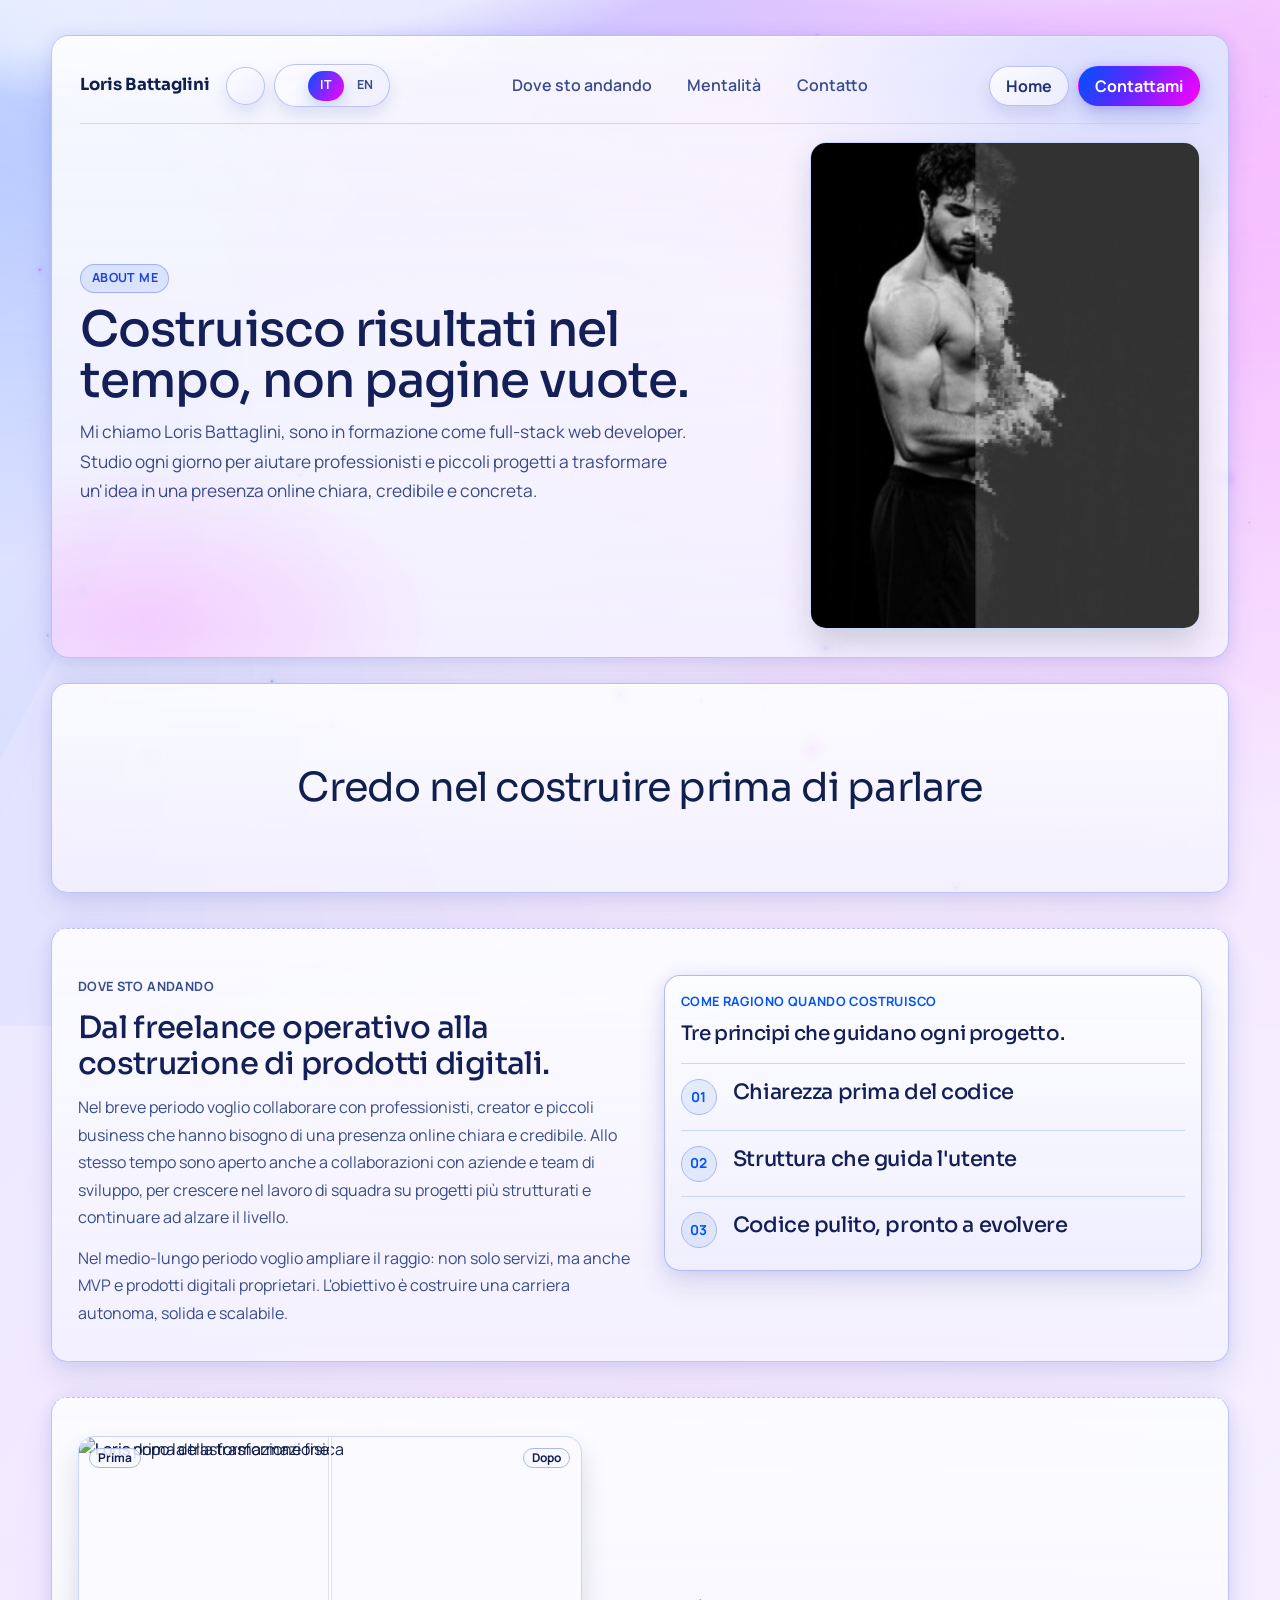
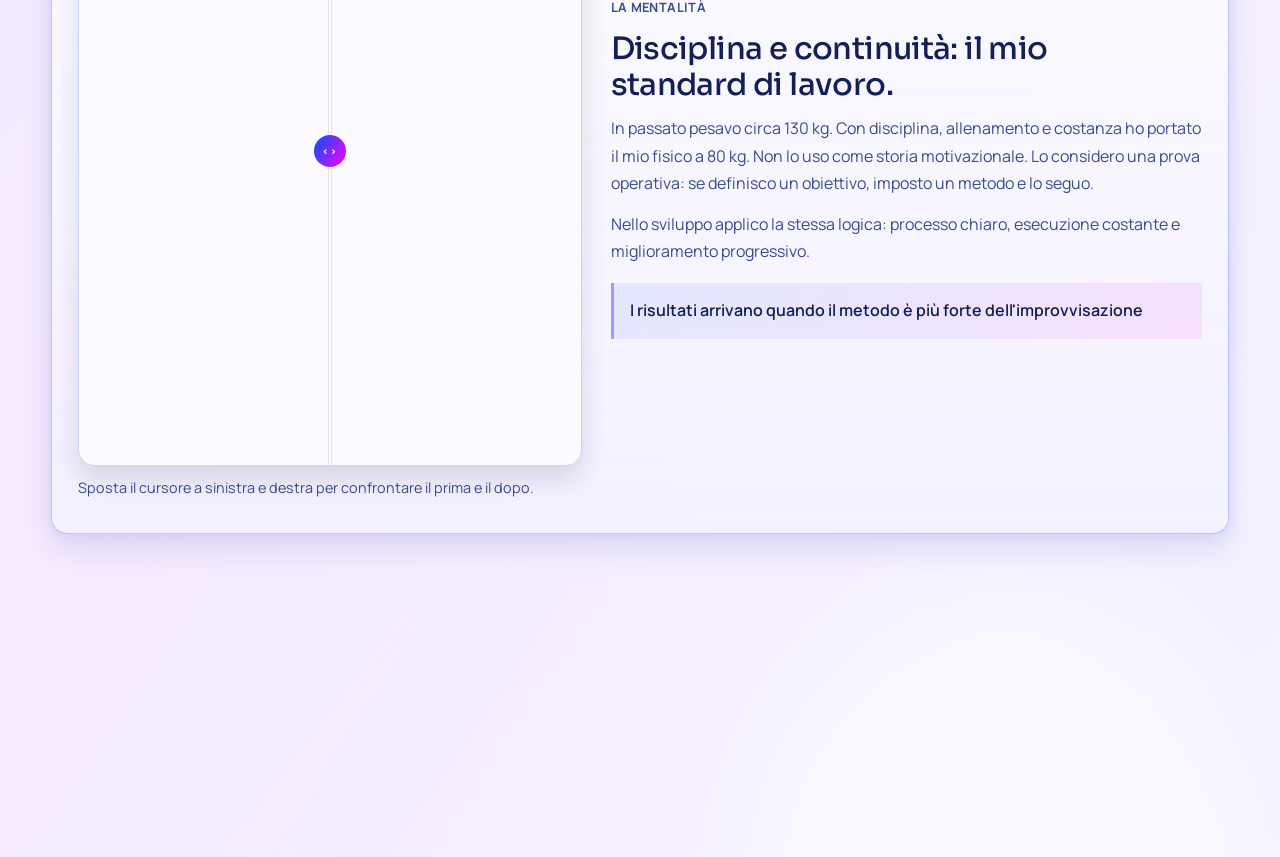
==== commit 1e1e7765: "Merge branch 'colore-sito'" ====
--- a/assets/html/about.html
+++ b/assets/html/about.html
@@ -204,6 +204,12 @@
       const SUPPORTED_LANGUAGES = ['it', 'en'];
       const DEFAULT_LANGUAGE = 'it';
       const PHONE_MEDIA_QUERY = '(max-width: 640px)';
+      const RADIAL_MENU_MEDIA_QUERY = '(max-width: 992px)';
+      const RADIAL_DEBUG_QUERY = 'radialDebug=1';
+      const isRadialDebugEnabled = window.location.search.indexOf(RADIAL_DEBUG_QUERY) !== -1;
+      if (isRadialDebugEnabled) {
+        document.body.classList.add('force-radial-menu');
+      }
       const PAGE_TITLES = {
         it: 'About Me | Loris Battaglini',
         en: 'About Me | Loris Battaglini'
@@ -298,7 +304,7 @@
       };
       const universeThemeProfiles = {
         light: {
-          particleArea: 29500,
+          particleArea: 28600,
           minParticles: 26,
           maxParticles: 72,
           largeStarChance: 0.15,
@@ -314,9 +320,9 @@
           impactThreshold: 0.11,
           glowLargeFactor: 4.65,
           glowSmallFactor: 3.8,
-          glowCoreAlpha: 0.22,
-          glowMidAlpha: 0.09,
-          fillAlpha: 0.64,
+          glowCoreAlpha: 0.28,
+          glowMidAlpha: 0.12,
+          fillAlpha: 0.76,
           fragmentMinCount: 1,
           fragmentMaxCount: 3,
           fragmentRadiusMin: 0.16,
@@ -326,12 +332,12 @@
           fragmentAlphaMin: 0.22,
           fragmentAlphaMax: 0.46,
           sparkleThreshold: 2.2,
-          sparkleAlpha: 0.18,
+          sparkleAlpha: 0.17,
           palette: [
-            { r: 114, g: 134, b: 170, a: 0.36 },
-            { r: 144, g: 160, b: 186, a: 0.32 },
-            { r: 188, g: 176, b: 153, a: 0.27 },
-            { r: 96, g: 112, b: 141, a: 0.3 }
+            { r: 0, g: 81, b: 255, a: 0.52 },
+            { r: 253, g: 0, b: 255, a: 0.5 },
+            { r: 116, g: 132, b: 255, a: 0.44 },
+            { r: 224, g: 128, b: 255, a: 0.38 }
           ]
         },
         dark: {
@@ -993,9 +999,58 @@
         };
         const itemCount = radialMenuItems.length;
         const dragStepThreshold = 34;
+        const homeItemIndex = radialMenuItems.findIndex(function (item) {
+          const href = (item.getAttribute('href') || '').toLowerCase();
+          return href === '#top' || href.indexOf('index.html#top') !== -1;
+        });
+        const aboutItemIndex = radialMenuItems.findIndex(function (item) {
+          const href = (item.getAttribute('href') || '').toLowerCase();
+          return href.indexOf('about.html') !== -1 || href === '#top';
+        });
+        const contactsItemIndex = radialMenuItems.findIndex(function (item) {
+          const href = (item.getAttribute('href') || '').toLowerCase();
+          return href.indexOf('#form') !== -1;
+        });
 
         function isPhoneViewport() {
-          return window.matchMedia(PHONE_MEDIA_QUERY).matches;
+          return window.matchMedia(RADIAL_MENU_MEDIA_QUERY).matches || isRadialDebugEnabled;
+        }
+
+        function isRadialToggleVisible() {
+          return window.getComputedStyle(radialMenuToggleButton).display !== 'none';
+        }
+
+        function canUseRadialMenu() {
+          return isPhoneViewport() || isRadialToggleVisible();
+        }
+
+        function isContactSectionInView() {
+          const contactSection = document.querySelector('#form');
+          if (!contactSection) return false;
+          const rect = contactSection.getBoundingClientRect();
+          const viewportHeight = window.innerHeight || document.documentElement.clientHeight;
+          const checkpoint = viewportHeight * 0.42;
+          return rect.top <= checkpoint && rect.bottom >= checkpoint;
+        }
+
+        function syncRadialIndexWithContext() {
+          const pathname = window.location.pathname.toLowerCase();
+          const hash = window.location.hash.toLowerCase();
+          const isAboutPage = pathname.indexOf('/about.html') !== -1;
+
+          if (isAboutPage && aboutItemIndex !== -1) {
+            radialState.activeIndex = aboutItemIndex;
+            return;
+          }
+
+          if ((hash === '#form' || isContactSectionInView()) && contactsItemIndex !== -1) {
+            radialState.activeIndex = contactsItemIndex;
+            return;
+          }
+
+          if (homeItemIndex !== -1) {
+            radialState.activeIndex = homeItemIndex;
+          }
         }
 
         function getCssNumber(variableName, fallbackValue) {
@@ -1060,13 +1115,14 @@
         }
 
         function setRadialMenuOpen(nextOpen) {
-          if (nextOpen && !isPhoneViewport()) return;
+          if (nextOpen && !canUseRadialMenu()) return;
           radialState.isOpen = Boolean(nextOpen);
           document.body.classList.toggle('radial-menu-open', radialState.isOpen);
           radialMenuToggleButton.setAttribute('aria-expanded', String(radialState.isOpen));
           radialMenuPanel.setAttribute('aria-hidden', String(!radialState.isOpen));
 
           if (radialState.isOpen) {
+            syncRadialIndexWithContext();
             syncWheelGeometry();
             radialState.wheelAccumulator = 0;
             radialState.hasSteppedInDrag = false;
@@ -1107,7 +1163,9 @@
           radialState.dragStartY = event.clientY;
           radialState.hasSteppedInDrag = false;
           radialState.suppressBackgroundTap = false;
-          radialMenuShell.setPointerCapture(event.pointerId);
+          if (typeof radialMenuShell.setPointerCapture === 'function') {
+            radialMenuShell.setPointerCapture(event.pointerId);
+          }
         });
 
         radialMenuShell.addEventListener('pointermove', function (event) {
@@ -1128,7 +1186,13 @@
           radialState.pointerId = null;
           radialState.dragStartY = 0;
           radialState.hasSteppedInDrag = false;
-          radialMenuShell.releasePointerCapture(event.pointerId);
+          if (
+            typeof radialMenuShell.hasPointerCapture === 'function' &&
+            radialMenuShell.hasPointerCapture(event.pointerId) &&
+            typeof radialMenuShell.releasePointerCapture === 'function'
+          ) {
+            radialMenuShell.releasePointerCapture(event.pointerId);
+          }
         });
 
         radialMenuShell.addEventListener('pointercancel', function (event) {
@@ -1208,7 +1272,7 @@
         });
 
         window.addEventListener('resize', function () {
-          if (!isPhoneViewport() && radialState.isOpen) {
+          if (!canUseRadialMenu() && radialState.isOpen) {
             setRadialMenuOpen(false);
             return;
           }
@@ -1226,6 +1290,7 @@
         }, { passive: true });
 
         syncWheelGeometry();
+        syncRadialIndexWithContext();
         renderWheel();
       }
 
--- a/assets/css/style.css
+++ b/assets/css/style.css
@@ -249,7 +249,7 @@
   isolation: isolate;
   opacity: 0;
   pointer-events: none;
-  transition: opacity 0.3s ease;
+  transition: none;
 }
 
 .radial-menu-open .radial-menu-panel {
@@ -263,6 +263,7 @@
   border: 0;
   cursor: pointer;
   background: transparent;
+  will-change: backdrop-filter;
 }
 
 .radial-menu-shell {
@@ -384,6 +385,245 @@
   transform: scale(1);
 }
 
+/* Light-mode radial menu: cinematic priority and contrast */
+body.radial-menu-open:not(.theme-dark) .radial-menu-overlay {
+  background:
+    radial-gradient(980px 620px at 14% 24%, rgba(8, 20, 72, 0.2), rgba(8, 20, 72, 0.44) 56%, rgba(6, 14, 44, 0.58) 100%),
+    radial-gradient(540px 340px at 82% 78%, rgba(253, 0, 255, 0.16), transparent 76%),
+    linear-gradient(120deg, rgba(8, 18, 38, 0.08), rgba(8, 18, 38, 0.16));
+  backdrop-filter: blur(6px) saturate(124%);
+  -webkit-backdrop-filter: blur(6px) saturate(124%);
+}
+
+body.radial-menu-open:not(.theme-dark) .radial-menu-orbit::before {
+  content: "";
+  position: fixed;
+  left: var(--wheel-center-x);
+  top: var(--wheel-center-y);
+  width: clamp(360px, 72vw, 580px);
+  height: clamp(320px, 62vw, 520px);
+  transform: translate(-22%, -44%);
+  border-radius: 50%;
+  pointer-events: none;
+  background: radial-gradient(58% 58% at 34% 42%, rgba(103, 144, 255, 0.46), rgba(103, 144, 255, 0) 68%), radial-gradient(52% 52% at 72% 74%, rgba(253, 0, 255, 0.32), rgba(253, 0, 255, 0) 72%);
+  filter: blur(26px);
+  opacity: 0.9;
+  z-index: -2;
+  will-change: transform, opacity;
+  animation: radial-light-aura-pulse 4.8s ease-in-out infinite;
+}
+
+body.radial-menu-open:not(.theme-dark) .radial-menu-orbit::after {
+  content: "";
+  position: fixed;
+  left: var(--wheel-center-x);
+  top: var(--wheel-center-y);
+  width: clamp(290px, 52vw, 430px);
+  height: clamp(290px, 52vw, 430px);
+  transform: translate(-26%, -50%);
+  border-radius: 50%;
+  pointer-events: none;
+  border: 1px solid rgba(139, 190, 255, 0.32);
+  box-shadow: 0 0 0 1px rgba(255, 255, 255, 0.18), inset 0 0 26px rgba(123, 183, 255, 0.26);
+  opacity: 0.72;
+  z-index: -1;
+  will-change: transform, opacity;
+  animation: radial-light-ring-spin 20s linear infinite;
+}
+
+body.radial-menu-open:not(.theme-dark) .radial-menu-item {
+  border-color: rgba(255, 255, 255, 0.4);
+  background: linear-gradient(132deg, rgba(8, 24, 86, 0.96), rgba(0, 81, 255, 0.9) 56%, rgba(228, 24, 255, 0.9));
+  color: #f5faff;
+  text-shadow: 0 1px 0 rgba(7, 14, 28, 0.5);
+  letter-spacing: 0.018em;
+  padding: 0.56rem 1.02rem;
+  box-shadow: 0 18px 36px rgba(6, 14, 31, 0.44), 0 0 24px rgba(65, 121, 255, 0.48), inset 0 1px 0 rgba(255, 255, 255, 0.3);
+  backdrop-filter: blur(11px) saturate(165%);
+  -webkit-backdrop-filter: blur(11px) saturate(165%);
+}
+
+body.radial-menu-open:not(.theme-dark) .radial-menu-item::before {
+  background: radial-gradient(138% 138% at 14% 50%, rgba(140, 162, 255, 0.64), rgba(140, 162, 255, 0) 65%);
+  box-shadow: 0 10px 20px rgba(7, 16, 36, 0.2);
+  opacity: 0.84;
+  transform: scale(1);
+}
+
+body.radial-menu-open:not(.theme-dark) .radial-menu-item::after {
+  content: "";
+  position: absolute;
+  inset: -1px;
+  border-radius: inherit;
+  border: 1px solid rgba(255, 255, 255, 0.24);
+  pointer-events: none;
+  mix-blend-mode: screen;
+}
+
+body.radial-menu-open:not(.theme-dark) .radial-menu-item:hover,
+body.radial-menu-open:not(.theme-dark) .radial-menu-item:focus-visible {
+  color: #ffffff;
+  border-color: rgba(255, 255, 255, 0.56);
+  background: linear-gradient(132deg, rgba(16, 40, 130, 0.98), rgba(0, 81, 255, 0.92) 52%, rgba(253, 0, 255, 0.9));
+  box-shadow: 0 20px 38px rgba(6, 14, 31, 0.52), 0 0 30px rgba(128, 112, 255, 0.64), inset 0 1px 0 rgba(255, 255, 255, 0.36);
+}
+
+body.radial-menu-open:not(.theme-dark) .radial-menu-item.is-active {
+  color: #fff;
+  border-color: rgba(255, 255, 255, 0.68);
+  background: linear-gradient(122deg, #0051ff 0%, #5a29ff 44%, #fd00ff 100%);
+  box-shadow: 0 22px 44px rgba(8, 38, 92, 0.58), 0 0 36px rgba(104, 130, 255, 0.72), 0 0 16px rgba(253, 0, 255, 0.58), inset 0 1px 0 rgba(255, 255, 255, 0.34);
+}
+
+/* Dark-mode radial menu: high contrast, deep-space hierarchy */
+body.radial-menu-open.theme-dark .radial-menu-overlay,
+html.theme-dark body.radial-menu-open .radial-menu-overlay {
+  background:
+    radial-gradient(980px 620px at 14% 24%, rgba(8, 20, 48, 0.48), rgba(8, 20, 48, 0.76) 54%, rgba(3, 8, 20, 0.9) 100%),
+    radial-gradient(560px 340px at 82% 76%, rgba(82, 228, 255, 0.16), transparent 74%),
+    linear-gradient(120deg, rgba(3, 8, 18, 0.56), rgba(3, 8, 18, 0.66));
+  backdrop-filter: blur(8px) saturate(142%);
+  -webkit-backdrop-filter: blur(8px) saturate(142%);
+}
+
+body.radial-menu-open.theme-dark .radial-menu-orbit::before,
+html.theme-dark body.radial-menu-open .radial-menu-orbit::before {
+  content: "";
+  position: fixed;
+  left: var(--wheel-center-x);
+  top: var(--wheel-center-y);
+  width: clamp(400px, 74vw, 620px);
+  height: clamp(340px, 64vw, 540px);
+  transform: translate(-22%, -44%);
+  border-radius: 50%;
+  pointer-events: none;
+  background:
+    radial-gradient(58% 58% at 32% 42%, rgba(96, 163, 255, 0.42), rgba(96, 163, 255, 0) 68%),
+    radial-gradient(52% 52% at 72% 72%, rgba(82, 228, 255, 0.24), rgba(82, 228, 255, 0) 72%);
+  filter: blur(30px);
+  opacity: 0.92;
+  z-index: -2;
+  will-change: transform, opacity;
+  animation: radial-dark-aura-pulse 5.3s ease-in-out infinite;
+}
+
+body.radial-menu-open.theme-dark .radial-menu-orbit::after,
+html.theme-dark body.radial-menu-open .radial-menu-orbit::after {
+  content: "";
+  position: fixed;
+  left: var(--wheel-center-x);
+  top: var(--wheel-center-y);
+  width: clamp(300px, 54vw, 450px);
+  height: clamp(300px, 54vw, 450px);
+  transform: translate(-26%, -50%);
+  border-radius: 50%;
+  pointer-events: none;
+  border: 1px solid rgba(144, 206, 255, 0.34);
+  box-shadow: 0 0 0 1px rgba(168, 225, 255, 0.24), inset 0 0 34px rgba(102, 188, 255, 0.34);
+  opacity: 0.82;
+  z-index: -1;
+  will-change: transform, opacity;
+  animation: radial-dark-ring-spin 18s linear infinite;
+}
+
+body.radial-menu-open.theme-dark .radial-menu-item,
+html.theme-dark body.radial-menu-open .radial-menu-item {
+  border-color: rgba(176, 220, 255, 0.44);
+  background: linear-gradient(132deg, rgba(8, 27, 64, 0.95), rgba(14, 58, 120, 0.92) 54%, rgba(54, 174, 214, 0.9));
+  color: #eff7ff;
+  text-shadow: 0 1px 0 rgba(0, 8, 22, 0.56);
+  letter-spacing: 0.02em;
+  padding: 0.58rem 1.04rem;
+  box-shadow: 0 20px 38px rgba(2, 8, 20, 0.64), 0 0 30px rgba(98, 174, 255, 0.48), inset 0 1px 0 rgba(190, 228, 255, 0.3);
+  backdrop-filter: blur(12px) saturate(174%);
+  -webkit-backdrop-filter: blur(12px) saturate(174%);
+}
+
+body.radial-menu-open.theme-dark .radial-menu-item::before,
+html.theme-dark body.radial-menu-open .radial-menu-item::before {
+  background: radial-gradient(140% 140% at 14% 50%, rgba(120, 194, 255, 0.6), rgba(120, 194, 255, 0) 66%);
+  box-shadow: 0 12px 24px rgba(3, 10, 24, 0.46);
+  opacity: 0.88;
+  transform: scale(1);
+}
+
+body.radial-menu-open.theme-dark .radial-menu-item::after,
+html.theme-dark body.radial-menu-open .radial-menu-item::after {
+  content: "";
+  position: absolute;
+  inset: -1px;
+  border-radius: inherit;
+  border: 1px solid rgba(182, 226, 255, 0.26);
+  pointer-events: none;
+  mix-blend-mode: screen;
+}
+
+body.radial-menu-open.theme-dark .radial-menu-item:hover,
+body.radial-menu-open.theme-dark .radial-menu-item:focus-visible,
+html.theme-dark body.radial-menu-open .radial-menu-item:hover,
+html.theme-dark body.radial-menu-open .radial-menu-item:focus-visible {
+  color: #ffffff;
+  border-color: rgba(204, 236, 255, 0.58);
+  background: linear-gradient(132deg, rgba(12, 42, 88, 0.96), rgba(20, 82, 163, 0.92) 52%, rgba(88, 220, 255, 0.88));
+  box-shadow: 0 22px 42px rgba(1, 8, 22, 0.7), 0 0 34px rgba(116, 201, 255, 0.7), inset 0 1px 0 rgba(210, 240, 255, 0.42);
+}
+
+body.radial-menu-open.theme-dark .radial-menu-item.is-active,
+html.theme-dark body.radial-menu-open .radial-menu-item.is-active {
+  color: #fff;
+  border-color: rgba(214, 240, 255, 0.7);
+  background: linear-gradient(122deg, #2e7dff 0%, #4cc9ff 48%, #8fe8ff 100%);
+  box-shadow: 0 24px 48px rgba(2, 10, 28, 0.8), 0 0 42px rgba(98, 188, 255, 0.88), 0 0 18px rgba(153, 238, 255, 0.68), inset 0 1px 0 rgba(219, 246, 255, 0.4);
+}
+
+@keyframes radial-light-aura-pulse {
+  0% {
+    transform: translate(-22%, -44%) scale(0.96);
+    opacity: 0.7;
+  }
+  50% {
+    transform: translate(-22%, -44%) scale(1.03);
+    opacity: 0.92;
+  }
+  100% {
+    transform: translate(-22%, -44%) scale(0.98);
+    opacity: 0.76;
+  }
+}
+
+@keyframes radial-light-ring-spin {
+  0% {
+    transform: translate(-26%, -50%) rotate(0deg);
+  }
+  100% {
+    transform: translate(-26%, -50%) rotate(360deg);
+  }
+}
+
+@keyframes radial-dark-aura-pulse {
+  0% {
+    transform: translate(-22%, -44%) scale(0.96);
+    opacity: 0.72;
+  }
+  50% {
+    transform: translate(-22%, -44%) scale(1.04);
+    opacity: 0.96;
+  }
+  100% {
+    transform: translate(-22%, -44%) scale(0.98);
+    opacity: 0.78;
+  }
+}
+
+@keyframes radial-dark-ring-spin {
+  0% {
+    transform: translate(-26%, -50%) rotate(360deg);
+  }
+  100% {
+    transform: translate(-26%, -50%) rotate(0deg);
+  }
+}
+
 .header-main-row {
   display: grid;
   grid-template-columns: minmax(0, 1.12fr) minmax(0, 0.88fr);
@@ -520,6 +760,10 @@
   .has-radial-menu .header-nav {
     display: none;
   }
+  .has-radial-menu .radial-menu-toggle {
+    display: inline-flex;
+    z-index: 2147483646;
+  }
   .has-radial-menu .header-nav-row {
     flex-wrap: nowrap;
     row-gap: 0;
@@ -531,6 +775,12 @@
     margin-left: auto;
   }
 }
+
+.has-radial-menu.force-radial-menu .radial-menu-toggle {
+  display: inline-flex;
+  z-index: 2147483646;
+}
+
 @media (max-width: 640px) {
   .has-radial-menu .header-nav-row {
     flex-wrap: nowrap;
@@ -1353,11 +1603,11 @@
 }
 
 .about-manifesto {
-  border: 0;
-  border-radius: 0;
-  background: transparent;
-  box-shadow: none;
-  padding: clamp(2.4rem, 7vw, 5rem) 0;
+  border: 1px solid var(--line);
+  border-radius: 1rem;
+  background: linear-gradient(180deg, var(--card-bg), var(--card-bg-soft));
+  box-shadow: 0 14px 28px rgba(20, 34, 59, 0.1);
+  padding: clamp(2.4rem, 7vw, 5rem) clamp(1rem, 2.3vw, 1.8rem);
   text-align: center;
   position: relative;
   overflow: hidden;
@@ -1407,12 +1657,11 @@
 }
 
 .about-section {
-  border: 0;
-  border-top: 1px solid var(--line);
-  border-radius: 0;
-  background: transparent;
-  box-shadow: none;
-  padding: clamp(1.2rem, 2.8vw, 2.1rem) 0;
+  border: 1px solid var(--line);
+  border-radius: 1rem;
+  background: linear-gradient(180deg, var(--card-bg), var(--card-bg-soft));
+  box-shadow: 0 14px 28px rgba(20, 34, 59, 0.1);
+  padding: clamp(1.2rem, 2.8vw, 2.1rem) clamp(1rem, 2.3vw, 1.6rem);
 }
 
 .about-copy-block {
@@ -1705,13 +1954,13 @@
 }
 @media (max-width: 640px) {
   .about-manifesto {
-    padding: 2rem 0 1.6rem;
+    padding: 2rem 0.95rem 1.6rem;
   }
   .about-section {
-    padding: 1rem 0;
+    padding: 1rem 0.95rem;
   }
   .about-contact-bridge {
-    padding: 1rem;
+    padding: 1rem 0.95rem;
   }
   .about-before-after-divider::after {
     width: 1.8rem;
@@ -1741,26 +1990,38 @@
     filter: none;
     transition: none;
   }
+  .universe-canvas,
+  body.radial-menu-open:not(.theme-dark) .radial-menu-orbit::before,
+  body.radial-menu-open:not(.theme-dark) .radial-menu-orbit::after,
+  body.radial-menu-open.theme-dark .radial-menu-orbit::before,
+  body.radial-menu-open.theme-dark .radial-menu-orbit::after,
+  html.theme-dark body.radial-menu-open .radial-menu-orbit::before,
+  html.theme-dark body.radial-menu-open .radial-menu-orbit::after {
+    animation: none;
+  }
 }
 :root {
-  --bg: #f3f7ff;
-  --bg-soft: #e8f0ff;
-  --surface: #ffffff;
-  --surface-strong: #f8fbff;
-  --text: #14223b;
-  --muted: #4b5f83;
-  --accent: #2f76d2;
-  --accent-2: #e58b63;
-  --line: #d3ddf0;
-  --line-strong: #b9c8e6;
+  --bg: #e7f4ff;
+  --bg-soft: #eef0ff;
+  --surface: #f9fdff;
+  --surface-strong: #f3f1ff;
+  --text: #101f4e;
+  --muted: #394d8d;
+  --accent: #0051ff;
+  --accent-2: #fd00ff;
+  --line: #cad5ff;
+  --line-strong: #a8b7f5;
   --shadow: 0 20px 45px rgba(20, 34, 59, 0.1);
-  --card-bg: #ffffff;
-  --card-bg-soft: #f7fbff;
-  --control-bg: #ffffff;
-  --hint-bg: rgba(255, 255, 255, 0.82);
-  --body-orb-accent: rgba(47, 118, 210, 0.18);
-  --body-orb-warm: rgba(229, 139, 99, 0.18);
+  --card-bg: #fbfbff;
+  --card-bg-soft: #f2f3ff;
+  --control-bg: #f8f8ff;
+  --hint-bg: rgba(248, 248, 255, 0.86);
+  --body-orb-accent: rgba(0, 81, 255, 0.18);
+  --body-orb-warm: rgba(253, 0, 255, 0.11);
   --grid-line: rgba(20, 34, 59, 0.04);
+  --universe-particle-cool: rgba(76, 120, 255, 0.36);
+  --universe-particle-warm: rgba(253, 0, 255, 0.22);
+  --universe-particle-soft: rgba(8, 46, 84, 0.14);
 }
 
 body.theme-dark,
@@ -1801,6 +2062,62 @@
   color: var(--text);
   background: radial-gradient(1100px 500px at 10% -10%, var(--body-orb-accent), transparent 70%), radial-gradient(900px 420px at 90% 0%, var(--body-orb-warm), transparent 72%), var(--bg);
   overflow-x: hidden;
+  position: relative;
+  isolation: isolate;
+}
+
+body:not(.theme-dark) {
+  background:
+    radial-gradient(1160px 580px at 8% 6%, rgba(0, 81, 255, 0.2), rgba(0, 81, 255, 0) 72%),
+    radial-gradient(1100px 640px at 92% 14%, rgba(253, 0, 255, 0.13), rgba(253, 0, 255, 0) 74%),
+    radial-gradient(78% 46% at 18% -8%, rgba(255, 255, 255, 0.56) 0 24%, rgba(255, 255, 255, 0) 34%),
+    radial-gradient(82% 52% at 78% 102%, rgba(255, 255, 255, 0.46) 0 20%, rgba(255, 255, 255, 0) 31%),
+    linear-gradient(124deg, rgba(0, 81, 255, 0.04) 0%, rgba(253, 0, 255, 0.045) 48%, rgba(0, 81, 255, 0.03) 100%),
+    linear-gradient(128deg, #edf0ff 0%, #f6f4ff 44%, #fbf8ff 100%);
+}
+
+body:not(.theme-dark)::after {
+  content: "";
+  position: fixed;
+  inset: -10% -6% -14%;
+  pointer-events: none;
+  z-index: -1;
+  background:
+    radial-gradient(132% 72% at 14% -10%, rgba(255, 255, 255, 0.62) 0 31%, rgba(255, 255, 255, 0) 38%),
+    radial-gradient(126% 66% at 78% -14%, rgba(255, 255, 255, 0.58) 0 27%, rgba(255, 255, 255, 0) 36%),
+    radial-gradient(120% 62% at 42% 112%, rgba(255, 255, 255, 0.44) 0 22%, rgba(255, 255, 255, 0) 31%),
+    conic-gradient(from 208deg at 22% 36%, rgba(0, 81, 255, 0.08), rgba(0, 81, 255, 0) 30%, rgba(253, 0, 255, 0.08) 58%, rgba(253, 0, 255, 0) 80%, rgba(0, 81, 255, 0.05) 100%),
+    radial-gradient(74% 46% at 52% 2%, rgba(72, 102, 255, 0.14), rgba(72, 102, 255, 0) 72%),
+    radial-gradient(60% 36% at 86% 18%, rgba(253, 0, 255, 0.1), rgba(253, 0, 255, 0) 74%);
+  opacity: 0.82;
+}
+
+body.theme-dark,
+html.theme-dark body {
+  background:
+    radial-gradient(1160px 580px at 8% 6%, rgba(92, 138, 255, 0.22), rgba(92, 138, 255, 0) 72%),
+    radial-gradient(1100px 640px at 92% 14%, rgba(188, 96, 255, 0.16), rgba(188, 96, 255, 0) 74%),
+    radial-gradient(78% 46% at 18% -8%, rgba(108, 132, 222, 0.14) 0 24%, rgba(108, 132, 222, 0) 34%),
+    radial-gradient(82% 52% at 78% 102%, rgba(90, 118, 210, 0.12) 0 20%, rgba(90, 118, 210, 0) 31%),
+    linear-gradient(124deg, rgba(96, 134, 255, 0.08) 0%, rgba(178, 108, 255, 0.08) 48%, rgba(82, 124, 255, 0.06) 100%),
+    linear-gradient(128deg, #070f1d 0%, #0b1731 44%, #091225 100%);
+}
+
+body.theme-dark::after,
+html.theme-dark body::after {
+  content: "";
+  position: fixed;
+  inset: -10% -6% -14%;
+  pointer-events: none;
+  z-index: -1;
+  background:
+    radial-gradient(132% 72% at 14% -10%, rgba(118, 146, 255, 0.22) 0 31%, rgba(118, 146, 255, 0) 38%),
+    radial-gradient(126% 66% at 78% -14%, rgba(188, 96, 255, 0.18) 0 27%, rgba(188, 96, 255, 0) 36%),
+    radial-gradient(120% 62% at 42% 112%, rgba(96, 128, 244, 0.16) 0 22%, rgba(96, 128, 244, 0) 31%),
+    conic-gradient(from 208deg at 22% 36%, rgba(110, 144, 255, 0.12), rgba(110, 144, 255, 0) 30%, rgba(190, 106, 255, 0.12) 58%, rgba(190, 106, 255, 0) 80%, rgba(96, 136, 255, 0.08) 100%),
+    radial-gradient(74% 46% at 52% 2%, rgba(82, 122, 255, 0.18), rgba(82, 122, 255, 0) 72%),
+    radial-gradient(60% 36% at 86% 18%, rgba(192, 110, 255, 0.14), rgba(192, 110, 255, 0) 74%);
+  opacity: 0.76;
 }
 
 @supports (overflow: clip) {
@@ -1819,6 +2136,189 @@
   z-index: -1;
 }
 
+.universe-canvas {
+  position: fixed;
+  inset: 0;
+  width: 100%;
+  height: 100%;
+  pointer-events: none;
+  z-index: 0;
+  opacity: 0;
+  transition: opacity 0.35s ease;
+}
+
+body:not(.theme-dark) .universe-canvas {
+  opacity: 0.9;
+  mix-blend-mode: screen;
+  filter:
+    saturate(172%)
+    brightness(1.1)
+    contrast(108%)
+    drop-shadow(0 0 4px rgba(86, 126, 255, 0.72))
+    drop-shadow(0 0 6px rgba(253, 0, 255, 0.56));
+}
+
+body.theme-dark .universe-canvas,
+html.theme-dark body .universe-canvas {
+  opacity: 1;
+  filter: saturate(126%) contrast(112%);
+}
+
+body:not(.theme-dark) header,
+body:not(.theme-dark) section,
+body:not(.theme-dark) footer {
+  background: linear-gradient(180deg, rgba(252, 253, 255, 0.9), rgba(243, 241, 255, 0.84));
+  border-color: rgba(141, 154, 248, 0.56);
+  box-shadow: 0 16px 30px rgba(49, 63, 136, 0.12), 0 0 16px rgba(95, 88, 246, 0.11), inset 0 1px 0 rgba(255, 255, 255, 0.78);
+  backdrop-filter: blur(2.6px) saturate(126%);
+  -webkit-backdrop-filter: blur(2.6px) saturate(126%);
+}
+
+body:not(.theme-dark) .project-card {
+  background: linear-gradient(164deg, rgba(252, 253, 255, 0.95), rgba(239, 238, 255, 0.9));
+  border-color: rgba(146, 158, 247, 0.66);
+  box-shadow: 0 16px 30px rgba(60, 73, 150, 0.14), 0 0 14px rgba(112, 118, 255, 0.14);
+}
+
+body:not(.theme-dark) .project-card:hover {
+  border-color: rgba(137, 112, 255, 0.92);
+  box-shadow: 0 18px 30px rgba(58, 74, 150, 0.18), 0 0 18px rgba(122, 106, 255, 0.24);
+}
+
+body:not(.theme-dark) .project-card .card-img-top {
+  filter: saturate(1.14) contrast(1.06);
+}
+
+body:not(.theme-dark) h1,
+body:not(.theme-dark) h2,
+body:not(.theme-dark) h3,
+body:not(.theme-dark) h4,
+body:not(.theme-dark) h5 {
+  color: #131f56;
+}
+
+body:not(.theme-dark) .text-container-header p,
+body:not(.theme-dark) .about-lead,
+body:not(.theme-dark) .project-card .card-text,
+body:not(.theme-dark) footer label,
+body:not(.theme-dark) .lead-magnet-consent,
+body:not(.theme-dark) .projects-expand-row p {
+  color: #3b4b8a;
+}
+
+body:not(.theme-dark) .header-icon-btn,
+body:not(.theme-dark) .language-switch,
+body:not(.theme-dark) .about-link-header,
+body:not(.theme-dark) .projects-more-link-alt,
+body:not(.theme-dark) .projects-nav-btn,
+body:not(.theme-dark) .btn-linkedin,
+body:not(.theme-dark) .btn-instagram {
+  border-color: rgba(139, 150, 245, 0.56);
+  background: linear-gradient(142deg, rgba(253, 253, 255, 0.93), rgba(236, 236, 255, 0.92));
+  color: #223474;
+  box-shadow: 0 8px 16px rgba(57, 71, 140, 0.13), inset 0 1px 0 rgba(255, 255, 255, 0.78);
+}
+
+body:not(.theme-dark) .header-icon-btn:hover,
+body:not(.theme-dark) .about-link-header:hover,
+body:not(.theme-dark) .projects-more-link-alt:hover,
+body:not(.theme-dark) .projects-nav-btn:hover {
+  border-color: rgba(108, 98, 255, 0.74);
+  color: #1d3fff;
+  box-shadow: 0 8px 16px rgba(45, 60, 150, 0.16), 0 0 8px rgba(130, 106, 255, 0.2);
+}
+
+body:not(.theme-dark) .contattami-header,
+body:not(.theme-dark) .btn-cv,
+body:not(.theme-dark) .project-card .btn-primary,
+body:not(.theme-dark) .projects-more-link,
+body:not(.theme-dark) .btn-footer {
+  color: #ffffff;
+  background: linear-gradient(122deg, #0051ff 0%, #5a29ff 42%, #fd00ff 100%);
+  box-shadow: 0 10px 20px rgba(41, 69, 169, 0.22), 0 0 10px rgba(162, 82, 255, 0.28);
+}
+
+body:not(.theme-dark) .contattami-header:hover,
+body:not(.theme-dark) .btn-cv:hover,
+body:not(.theme-dark) .project-card .btn-primary:hover,
+body:not(.theme-dark) .projects-more-link:hover,
+body:not(.theme-dark) .btn-footer:hover {
+  box-shadow: 0 12px 22px rgba(36, 56, 148, 0.25), 0 0 12px rgba(184, 80, 255, 0.32);
+}
+
+body:not(.theme-dark) .projects-nav-toggle {
+  background: linear-gradient(122deg, rgba(0, 81, 255, 0.16), rgba(253, 0, 255, 0.16));
+}
+
+body:not(.theme-dark) .projects-slider-block-working.is-emphasis {
+  border-color: rgba(105, 104, 255, 0.58);
+  box-shadow: 0 0 0 4px rgba(105, 104, 255, 0.16);
+}
+
+body:not(.theme-dark) .project-status {
+  border-color: rgba(122, 92, 255, 0.56);
+  color: #4133b0;
+  background: rgba(126, 93, 255, 0.14);
+}
+
+body:not(.theme-dark) .project-card[data-project-state=soon] {
+  border-color: rgba(126, 95, 255, 0.46);
+}
+
+body:not(.theme-dark) footer input,
+body:not(.theme-dark) footer textarea {
+  border-color: rgba(147, 158, 246, 0.7);
+  background: linear-gradient(180deg, rgba(253, 254, 255, 0.92), rgba(239, 239, 255, 0.9));
+}
+
+body:not(.theme-dark) footer input:focus,
+body:not(.theme-dark) footer textarea:focus {
+  border-color: #5f45ff;
+  box-shadow: 0 0 0 3px rgba(95, 69, 255, 0.22), 0 0 14px rgba(253, 0, 255, 0.24);
+}
+
+body:not(.theme-dark) .about-hero::after {
+  background: radial-gradient(520px 280px at 92% 8%, rgba(0, 81, 255, 0.15), transparent 72%), radial-gradient(420px 220px at 8% 94%, rgba(253, 0, 255, 0.14), transparent 72%);
+}
+
+body:not(.theme-dark) .about-eyebrow {
+  border-color: rgba(130, 143, 244, 0.62);
+  background: rgba(0, 81, 255, 0.1);
+  color: #2342d5;
+}
+
+body:not(.theme-dark) .about-vision-method {
+  border-color: rgba(141, 154, 244, 0.66);
+  background: linear-gradient(180deg, rgba(252, 253, 255, 0.94), rgba(239, 238, 255, 0.9));
+  box-shadow: 0 14px 28px rgba(47, 64, 144, 0.14), 0 0 16px rgba(115, 107, 255, 0.16);
+}
+
+body:not(.theme-dark) .footer-lead-magnet {
+  border-color: rgba(117, 127, 244, 0.38);
+  background: linear-gradient(122deg, rgba(0, 81, 255, 0.11), rgba(253, 0, 255, 0.12));
+}
+
+body:not(.theme-dark) .about-section-mentality blockquote {
+  border-left-color: rgba(95, 96, 255, 0.56);
+  background: linear-gradient(122deg, rgba(0, 81, 255, 0.08), rgba(253, 0, 255, 0.08));
+}
+
+body:not(.theme-dark) .about-contact-bridge {
+  border-color: rgba(122, 132, 244, 0.44);
+  background: linear-gradient(122deg, rgba(0, 81, 255, 0.1), rgba(253, 0, 255, 0.12));
+}
+
+body.theme-dark header,
+body.theme-dark section,
+body.theme-dark footer,
+html.theme-dark body header,
+html.theme-dark body section,
+html.theme-dark body footer {
+  background: linear-gradient(180deg, rgba(16, 32, 58, 0.9), rgba(10, 24, 46, 0.86));
+  backdrop-filter: blur(1.6px) saturate(116%);
+  -webkit-backdrop-filter: blur(1.6px) saturate(116%);
+}
+
 h1,
 h2,
 h3,
@@ -1851,6 +2351,8 @@
   padding: clamp(1.2rem, 3vw, 2.2rem) 0 clamp(2.5rem, 5vw, 4rem);
   display: grid;
   gap: clamp(1rem, 2.4vw, 1.6rem);
+  position: relative;
+  z-index: 1;
 }
 
 header,
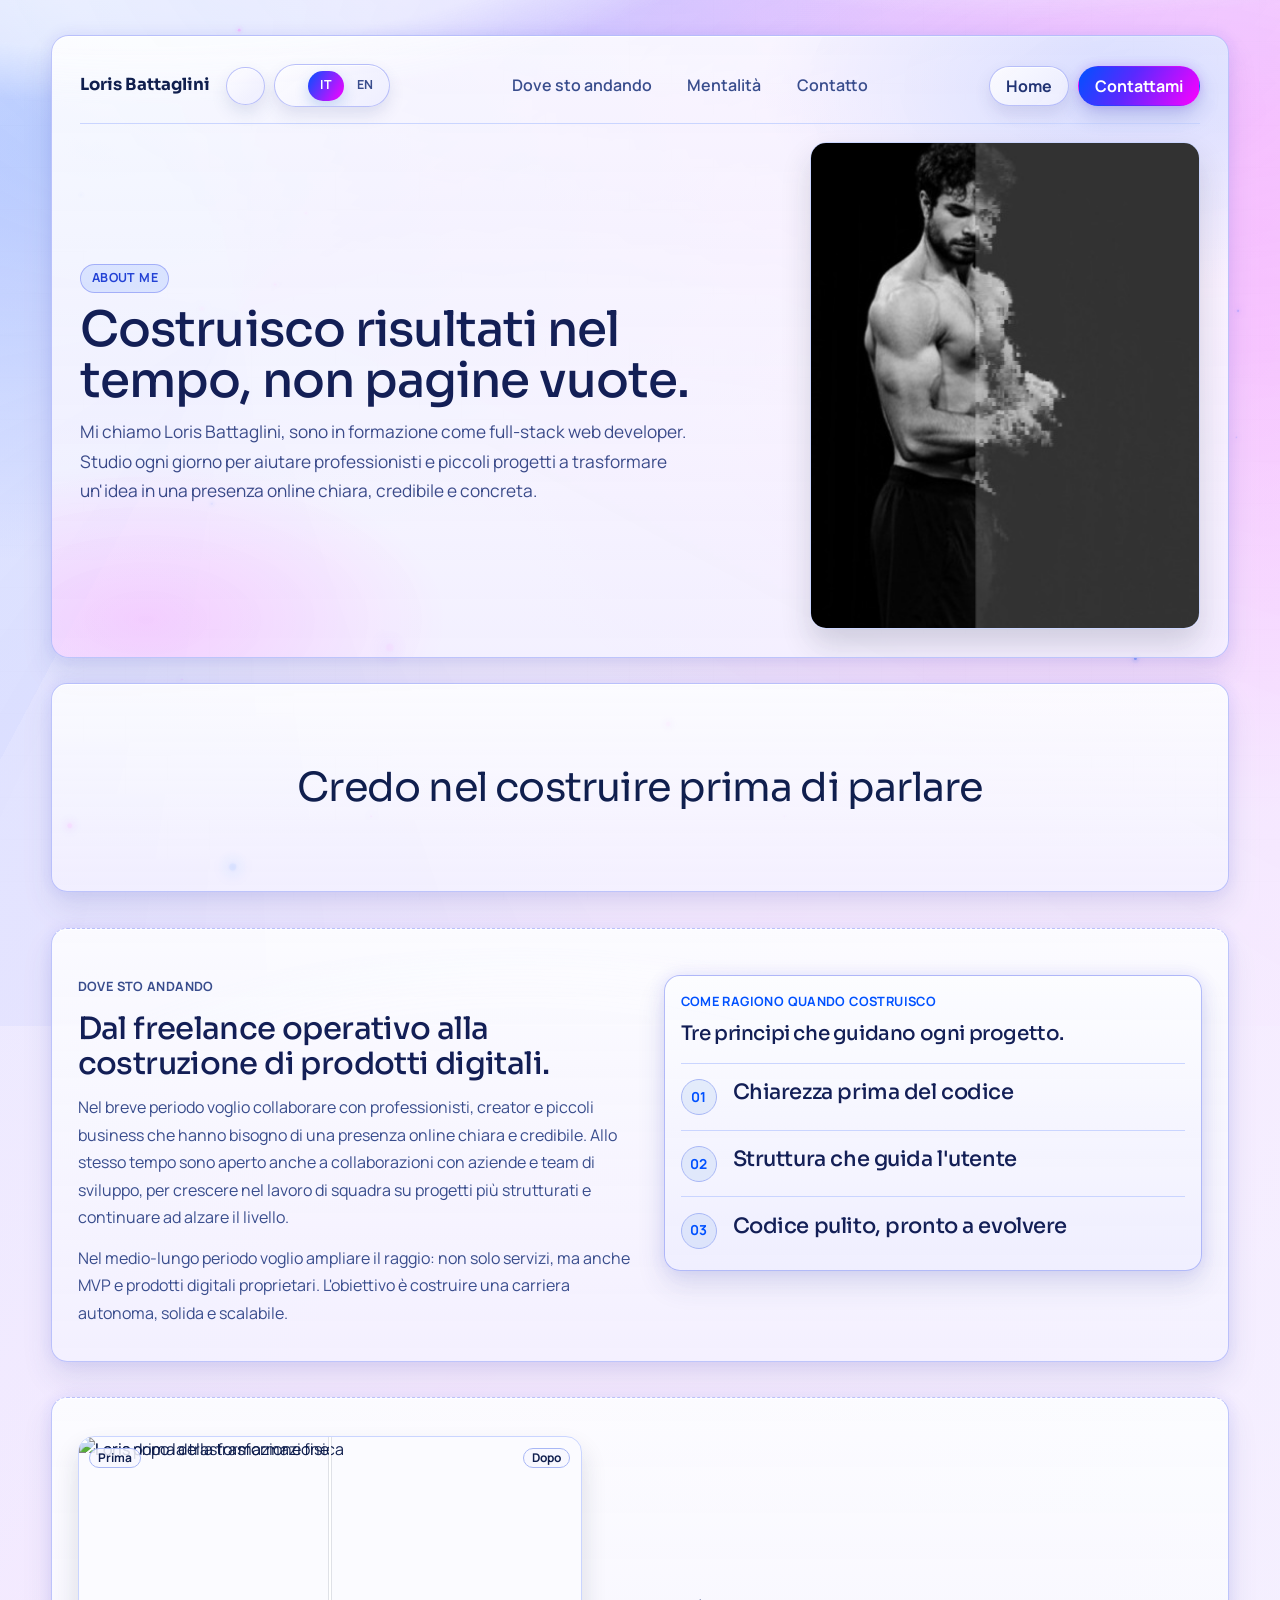
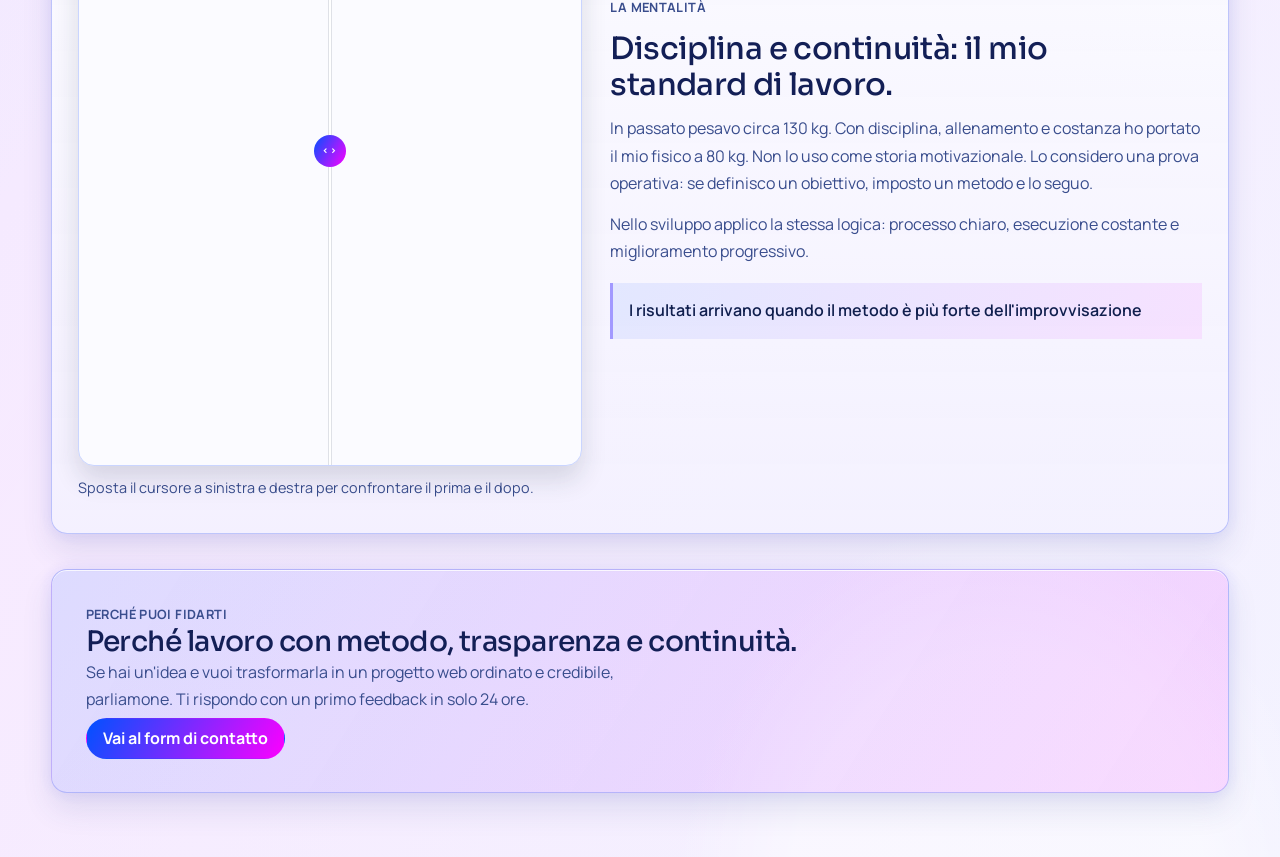
==== commit cd32378f: "meno lagg" ====
--- a/assets/html/about.html
+++ b/assets/html/about.html
@@ -11,7 +11,7 @@
   <link rel="manifest" href="../img/favicon/favicon_io/site.webmanifest">
   <link rel="preconnect" href="https://fonts.googleapis.com">
   <link rel="preconnect" href="https://fonts.gstatic.com" crossorigin>
-  <link href="https://fonts.googleapis.com/css2?family=Manrope:wght@400;500;600;700;800&family=Sora:wght@500;600;700;800&display=swap" rel="stylesheet">
+  <link href="https://fonts.googleapis.com/css2?family=Manrope:wght@400;500;600;700&family=Sora:wght@700&display=swap" rel="stylesheet">
   <style>
     html.theme-dark,
     html.theme-dark body {
@@ -19,17 +19,7 @@
       color: #f2f7ff;
     }
   </style>
-  <script>
-    (function () {
-      try {
-        if (window.localStorage.getItem('lb-theme') === 'dark') {
-          document.documentElement.classList.add('theme-dark');
-        }
-      } catch (error) {
-        // Storage unavailable.
-      }
-    })();
-  </script>
+  <script src="../js/theme-preload.js"></script>
   <link href="https://cdn.jsdelivr.net/npm/bootstrap@5.3.8/dist/css/bootstrap.min.css" rel="stylesheet" integrity="sha384-sRIl4kxILFvY47J16cr9ZwB07vP4J8+LH7qKQnuqkuIAvNWLzeN8tE5YBujZqJLB" crossorigin="anonymous">
   <link rel="stylesheet" href="../css/style.css">
   <link rel="stylesheet" href="https://cdnjs.cloudflare.com/ajax/libs/font-awesome/7.0.1/css/all.min.css">
@@ -195,1206 +185,8 @@
       </section>
     </main>
   </div>
-  <script>
-    (function () {
-      const STORAGE_KEYS = {
-        theme: 'lb-theme',
-        language: 'lb-language'
-      };
-      const SUPPORTED_LANGUAGES = ['it', 'en'];
-      const DEFAULT_LANGUAGE = 'it';
-      const PHONE_MEDIA_QUERY = '(max-width: 640px)';
-      const RADIAL_MENU_MEDIA_QUERY = '(max-width: 992px)';
-      const RADIAL_DEBUG_QUERY = 'radialDebug=1';
-      const isRadialDebugEnabled = window.location.search.indexOf(RADIAL_DEBUG_QUERY) !== -1;
-      if (isRadialDebugEnabled) {
-        document.body.classList.add('force-radial-menu');
-      }
-      const PAGE_TITLES = {
-        it: 'About Me | Loris Battaglini',
-        en: 'About Me | Loris Battaglini'
-      };
-      const DYNAMIC_STRINGS = {
-        it: {
-          themeToggleAriaLabelLight: 'Attiva modalità scura',
-          themeToggleAriaLabelDark: 'Torna alla modalità chiara'
-        },
-        en: {
-          themeToggleAriaLabelLight: 'Enable dark mode',
-          themeToggleAriaLabelDark: 'Back to light mode'
-        }
-      };
-      const ENGLISH_TEXT = {
-        radialMenuHome: 'Home',
-        radialMenuAbout: 'About Me',
-        radialMenuContacts: 'Contacts',
-        aboutNavVision: 'Vision',
-        aboutNavMindset: 'Mindset',
-        aboutNavContact: 'Contact',
-        aboutContactLink: 'Contact me',
-        aboutHeroTitle: 'I build long-term results, not empty pages.',
-        aboutHeroLead: 'My name is Loris Battaglini, and I am training as a full-stack web developer. Every day I study to help professionals and small projects turn an idea into a clear, credible, and concrete online presence.',
-        aboutManifestoText: 'I believe in building before talking.',
-        aboutVisionKicker: 'Where I am heading',
-        aboutVisionTitle: 'From operational freelance work to building digital products.',
-        aboutVisionParagraph1: 'In the short term I want to collaborate with professionals, creators, and small businesses that need a clear and credible online presence. At the same time, I am also open to collaborations with companies and development teams to grow in teamwork on more structured projects and keep raising my level.',
-        aboutVisionParagraph2: 'In the medium to long term I want to expand the scope: not only services, but also MVPs and proprietary digital products. The goal is to build an autonomous, solid, and scalable career.',
-        aboutPrinciplesKicker: 'How I think while building',
-        aboutPrinciplesTitle: 'Three principles that guide every project.',
-        aboutPrinciple1: 'Clarity before code',
-        aboutPrinciple2: 'Structure that guides users',
-        aboutPrinciple3: 'Clean code, ready to evolve',
-        aboutBeforeLabel: 'Before',
-        aboutAfterLabel: 'After',
-        aboutCompareCaption: 'Move the slider left and right to compare before and after.',
-        aboutMindsetKicker: 'Mindset',
-        aboutMindsetTitle: 'Discipline and consistency: my work standard.',
-        aboutMindsetParagraph1: 'I used to weigh around 130 kg. With discipline, training, and consistency, I brought my body down to 80 kg. I do not use it as a motivational story. I consider it operational proof: if I define a goal, I set a method and follow it.',
-        aboutMindsetParagraph2: 'In development I apply the same logic: clear process, consistent execution, and progressive improvement.',
-        aboutMindsetQuote: 'Results come when method is stronger than improvisation.',
-        aboutTrustKicker: 'Why you can trust me',
-        aboutTrustTitle: 'Because I work with method, transparency, and consistency.',
-        aboutTrustParagraph: 'If you have an idea and want to turn it into an organized and credible web project, let\'s talk. I reply with initial feedback within 24 hours.',
-        aboutTrustButton: 'Go to contact form'
-      };
-      const ENGLISH_ARIA_LABELS = {
-        headerToolsAriaLabel: 'Header tools',
-        themeToggleAriaLabel: 'Enable dark mode',
-        languageSwitchAriaLabel: 'Language switcher',
-        radialMenuToggleAriaLabel: 'Open orbital menu',
-        radialMenuDialogAriaLabel: 'Orbital navigation',
-        radialMenuCloseAriaLabel: 'Close menu',
-        aboutManifestoAriaLabel: 'Personal manifesto',
-        aboutPrinciplesAriaLabel: 'How I think when building',
-        aboutCompareAriaLabel: 'Compare before and after photos'
-      };
-
-      const navLinks = document.querySelectorAll('.header-nav a[href^="#"]');
-      const radialMenuToggleButton = document.querySelector('#radial-menu-toggle');
-      const radialMenuPanel = document.querySelector('#radial-menu-panel');
-      const radialMenuShell = document.querySelector('#radial-menu-shell');
-      const radialMenuCloseButton = document.querySelector('[data-radial-close]');
-      const radialMenuItems = Array.from(document.querySelectorAll('[data-radial-item]'));
-      const aboutShell = document.querySelector('.about-shell');
-      const revealTargets = document.querySelectorAll('[data-reveal]');
-      const manifestoText = document.querySelector('.about-manifesto p');
-      const themeToggleButton = document.querySelector('#theme-toggle');
-      const themeToggleIcon = themeToggleButton ? themeToggleButton.querySelector('i') : null;
-      const languageOptionButtons = Array.from(document.querySelectorAll('[data-language-option]'));
-      const universeCanvas = document.querySelector('#universe-canvas');
-      const reducedMotionQuery = typeof window.matchMedia === 'function'
-        ? window.matchMedia('(prefers-reduced-motion: reduce)')
-        : null;
-      let activeTimer = null;
-      let activeSection = null;
-      let currentLanguage = DEFAULT_LANGUAGE;
-
-      const universeState = {
-        context: null,
-        particles: [],
-        fragments: [],
-        width: 0,
-        height: 0,
-        dpr: 1,
-        rafId: 0,
-        isRunning: false,
-        lastTime: 0,
-        themeMode: 'light',
-        isSetup: false
-      };
-      const universeThemeProfiles = {
-        light: {
-          particleArea: 28600,
-          minParticles: 26,
-          maxParticles: 72,
-          largeStarChance: 0.15,
-          largeRadiusMin: 1.6,
-          largeRadiusMax: 2.95,
-          smallRadiusMin: 0.45,
-          smallRadiusMax: 1.42,
-          speedMin: 0.13,
-          speedMax: 0.48,
-          jitter: 0.0042,
-          maxSpeed: 0.88,
-          restitution: 0.85,
-          impactThreshold: 0.11,
-          glowLargeFactor: 4.65,
-          glowSmallFactor: 3.8,
-          glowCoreAlpha: 0.28,
-          glowMidAlpha: 0.12,
-          fillAlpha: 0.76,
-          fragmentMinCount: 1,
-          fragmentMaxCount: 3,
-          fragmentRadiusMin: 0.16,
-          fragmentRadiusMax: 0.56,
-          fragmentLifeMin: 220,
-          fragmentLifeMax: 620,
-          fragmentAlphaMin: 0.22,
-          fragmentAlphaMax: 0.46,
-          sparkleThreshold: 2.2,
-          sparkleAlpha: 0.17,
-          palette: [
-            { r: 0, g: 81, b: 255, a: 0.52 },
-            { r: 253, g: 0, b: 255, a: 0.5 },
-            { r: 116, g: 132, b: 255, a: 0.44 },
-            { r: 224, g: 128, b: 255, a: 0.38 }
-          ]
-        },
-        dark: {
-          particleArea: 23200,
-          minParticles: 34,
-          maxParticles: 96,
-          largeStarChance: 0.22,
-          largeRadiusMin: 1.95,
-          largeRadiusMax: 3.45,
-          smallRadiusMin: 0.52,
-          smallRadiusMax: 1.82,
-          speedMin: 0.16,
-          speedMax: 0.72,
-          jitter: 0.0068,
-          maxSpeed: 1.18,
-          restitution: 0.9,
-          impactThreshold: 0.08,
-          glowLargeFactor: 5.25,
-          glowSmallFactor: 4.35,
-          glowCoreAlpha: 0.34,
-          glowMidAlpha: 0.14,
-          fillAlpha: 0.84,
-          fragmentMinCount: 2,
-          fragmentMaxCount: 5,
-          fragmentRadiusMin: 0.2,
-          fragmentRadiusMax: 0.78,
-          fragmentLifeMin: 260,
-          fragmentLifeMax: 760,
-          fragmentAlphaMin: 0.3,
-          fragmentAlphaMax: 0.6,
-          sparkleThreshold: 2.35,
-          sparkleAlpha: 0.28,
-          palette: [
-            { r: 120, g: 166, b: 255, a: 0.58 },
-            { r: 95, g: 226, b: 255, a: 0.52 },
-            { r: 255, g: 192, b: 126, a: 0.42 },
-            { r: 196, g: 220, b: 255, a: 0.48 }
-          ]
-        }
-      };
-
-      const italianSnapshot = {
-        text: Object.create(null),
-        aria: Object.create(null)
-      };
-
-      document.querySelectorAll('[data-i18n]').forEach(function (node) {
-        const key = node.getAttribute('data-i18n');
-        if (!key || Object.prototype.hasOwnProperty.call(italianSnapshot.text, key)) return;
-        italianSnapshot.text[key] = node.innerHTML;
-      });
-
-      document.querySelectorAll('[data-i18n-aria-label]').forEach(function (node) {
-        const key = node.getAttribute('data-i18n-aria-label');
-        if (!key || Object.prototype.hasOwnProperty.call(italianSnapshot.aria, key)) return;
-        italianSnapshot.aria[key] = node.getAttribute('aria-label') || '';
-      });
-
-      function safeStorageGet(key) {
-        try {
-          return window.localStorage.getItem(key);
-        } catch (error) {
-          return null;
-        }
-      }
-
-      function safeStorageSet(key, value) {
-        try {
-          window.localStorage.setItem(key, value);
-        } catch (error) {
-          // Storage unavailable.
-        }
-      }
-
-      function getStoredLanguage() {
-        const language = safeStorageGet(STORAGE_KEYS.language);
-        return SUPPORTED_LANGUAGES.includes(language) ? language : DEFAULT_LANGUAGE;
-      }
-
-      function getStoredTheme() {
-        const theme = safeStorageGet(STORAGE_KEYS.theme);
-        return theme === 'dark' ? 'dark' : 'light';
-      }
-
-      function getDynamicString(key) {
-        const languagePack = DYNAMIC_STRINGS[currentLanguage] || DYNAMIC_STRINGS.it;
-        return languagePack && Object.prototype.hasOwnProperty.call(languagePack, key) ? languagePack[key] : '';
-      }
-
-      function updateThemeToggleAccessibility() {
-        if (!themeToggleButton || !themeToggleIcon) return;
-        const isDarkTheme = document.body.classList.contains('theme-dark');
-        themeToggleIcon.classList.toggle('fa-moon', !isDarkTheme);
-        themeToggleIcon.classList.toggle('fa-sun', isDarkTheme);
-        themeToggleButton.dataset.themeState = isDarkTheme ? 'dark' : 'light';
-        themeToggleButton.setAttribute('aria-label', getDynamicString(isDarkTheme ? 'themeToggleAriaLabelDark' : 'themeToggleAriaLabelLight'));
-      }
-
-      function applyTheme(theme, shouldPersist) {
-        const nextTheme = theme === 'dark' ? 'dark' : 'light';
-        document.documentElement.classList.toggle('theme-dark', nextTheme === 'dark');
-        document.body.classList.toggle('theme-dark', nextTheme === 'dark');
-        updateThemeToggleAccessibility();
-        syncUniverseParticlesState();
-        if (shouldPersist) {
-          safeStorageSet(STORAGE_KEYS.theme, nextTheme);
-        }
-      }
-
-      function clampValue(value, min, max) {
-        return Math.min(max, Math.max(min, value));
-      }
-
-      function randomBetween(min, max) {
-        return min + Math.random() * (max - min);
-      }
-
-      function toRgba(color, alphaMultiplier) {
-        const alpha = clampValue(color.a * alphaMultiplier, 0, 1);
-        return 'rgba(' + color.r + ',' + color.g + ',' + color.b + ',' + alpha + ')';
-      }
-
-      function getUniverseThemeMode() {
-        return document.body.classList.contains('theme-dark') ? 'dark' : 'light';
-      }
-
-      function getUniverseProfile() {
-        return universeThemeProfiles[universeState.themeMode] || universeThemeProfiles.light;
-      }
-
-      function getUniverseTargetParticleCount(width, height) {
-        const profile = getUniverseProfile();
-        const countByArea = Math.round((width * height) / profile.particleArea);
-        return clampValue(countByArea, profile.minParticles, profile.maxParticles);
-      }
-
-      function createUniverseParticle(width, height) {
-        const profile = getUniverseProfile();
-        const isLarge = Math.random() < profile.largeStarChance;
-        const baseRadius = isLarge
-          ? randomBetween(profile.largeRadiusMin, profile.largeRadiusMax)
-          : randomBetween(profile.smallRadiusMin, profile.smallRadiusMax);
-        const angle = Math.random() * Math.PI * 2;
-        const speed = randomBetween(profile.speedMin, profile.speedMax) * (2 / (baseRadius + 0.8));
-        const color = profile.palette[Math.floor(Math.random() * profile.palette.length)];
-        return {
-          x: randomBetween(0, width),
-          y: randomBetween(0, height),
-          vx: Math.cos(angle) * speed,
-          vy: Math.sin(angle) * speed,
-          radius: baseRadius,
-          baseRadius: baseRadius,
-          minRadius: Math.max(0.4, baseRadius * randomBetween(0.4, 0.58)),
-          mass: Math.max(0.8, baseRadius * baseRadius),
-          color: color,
-          burstCooldownMs: 0,
-          twinklePhase: randomBetween(0, Math.PI * 2),
-          twinkleSpeed: randomBetween(0.35, 1.08),
-          twinkleAmplitude: randomBetween(0.08, 0.34) * (isLarge ? 1.35 : 0.86)
-        };
-      }
-
-      function ensureUniverseParticleCount(width, height) {
-        const targetCount = getUniverseTargetParticleCount(width, height);
-        while (universeState.particles.length < targetCount) {
-          universeState.particles.push(createUniverseParticle(width, height));
-        }
-        if (universeState.particles.length > targetCount) {
-          universeState.particles.splice(targetCount);
-        }
-      }
-
-      function resizeUniverseCanvas() {
-        if (!universeCanvas || !universeState.context) return;
-        const width = Math.max(window.innerWidth || 0, 1);
-        const height = Math.max(window.innerHeight || 0, 1);
-        const dpr = clampValue(window.devicePixelRatio || 1, 1, 2);
-        const hasSizeChanged = universeState.width !== width || universeState.height !== height || universeState.dpr !== dpr;
-        if (!hasSizeChanged && universeState.particles.length > 0) return;
-
-        universeState.width = width;
-        universeState.height = height;
-        universeState.dpr = dpr;
-
-        universeCanvas.width = Math.floor(width * dpr);
-        universeCanvas.height = Math.floor(height * dpr);
-        universeCanvas.style.width = width + 'px';
-        universeCanvas.style.height = height + 'px';
-        universeState.context.setTransform(dpr, 0, 0, dpr, 0, 0);
-
-        ensureUniverseParticleCount(width, height);
-        universeState.particles.forEach(function (particle) {
-          particle.x = clampValue(particle.x, particle.radius, width - particle.radius);
-          particle.y = clampValue(particle.y, particle.radius, height - particle.radius);
-        });
-      }
-
-      function spawnUniverseFragments(x, y, impactStrength, colorA, colorB) {
-        const profile = getUniverseProfile();
-        const fragmentCount = Math.round(randomBetween(profile.fragmentMinCount, profile.fragmentMaxCount) + impactStrength * 1.7);
-        for (let index = 0; index < fragmentCount; index += 1) {
-          const angle = randomBetween(0, Math.PI * 2);
-          const speed = randomBetween(0.28, 1.22) * (0.64 + impactStrength);
-          const radius = randomBetween(profile.fragmentRadiusMin, profile.fragmentRadiusMax) * (0.72 + impactStrength * 0.4);
-          const sourceColor = Math.random() < 0.5 ? colorA : colorB;
-          const lifetime = randomBetween(profile.fragmentLifeMin, profile.fragmentLifeMax);
-          universeState.fragments.push({
-            x: x,
-            y: y,
-            vx: Math.cos(angle) * speed,
-            vy: Math.sin(angle) * speed,
-            radius: radius,
-            lifeMs: lifetime,
-            maxLifeMs: lifetime,
-            color: {
-              r: sourceColor.r,
-              g: sourceColor.g,
-              b: sourceColor.b,
-              a: sourceColor.a * randomBetween(profile.fragmentAlphaMin, profile.fragmentAlphaMax)
-            }
-          });
-        }
-
-        if (universeState.fragments.length > 180) {
-          universeState.fragments.splice(0, universeState.fragments.length - 180);
-        }
-      }
-
-      function updateUniverseParticles(deltaMs) {
-        if (!universeState.context) return;
-        const profile = getUniverseProfile();
-        const frameScale = deltaMs / 16.667;
-        const width = universeState.width;
-        const height = universeState.height;
-        const particles = universeState.particles;
-
-        particles.forEach(function (particle) {
-          particle.burstCooldownMs = Math.max(0, particle.burstCooldownMs - deltaMs);
-          const jitter = profile.jitter * frameScale;
-          particle.vx += randomBetween(-jitter, jitter);
-          particle.vy += randomBetween(-jitter, jitter);
-
-          const speed = Math.hypot(particle.vx, particle.vy);
-          if (speed > profile.maxSpeed) {
-            particle.vx = (particle.vx / speed) * profile.maxSpeed;
-            particle.vy = (particle.vy / speed) * profile.maxSpeed;
-          }
-
-          particle.x += particle.vx * frameScale;
-          particle.y += particle.vy * frameScale;
-
-          if (particle.x <= particle.radius) {
-            particle.x = particle.radius;
-            particle.vx = Math.abs(particle.vx);
-          } else if (particle.x >= width - particle.radius) {
-            particle.x = width - particle.radius;
-            particle.vx = -Math.abs(particle.vx);
-          }
-
-          if (particle.y <= particle.radius) {
-            particle.y = particle.radius;
-            particle.vy = Math.abs(particle.vy);
-          } else if (particle.y >= height - particle.radius) {
-            particle.y = height - particle.radius;
-            particle.vy = -Math.abs(particle.vy);
-          }
-        });
-
-        for (let i = 0; i < particles.length; i += 1) {
-          const particleA = particles[i];
-          for (let j = i + 1; j < particles.length; j += 1) {
-            const particleB = particles[j];
-            const deltaX = particleB.x - particleA.x;
-            const deltaY = particleB.y - particleA.y;
-            const minDistance = particleA.radius + particleB.radius;
-            const distanceSquared = deltaX * deltaX + deltaY * deltaY;
-            if (distanceSquared >= minDistance * minDistance || distanceSquared === 0) continue;
-
-            const distance = Math.sqrt(distanceSquared);
-            const normalX = deltaX / distance;
-            const normalY = deltaY / distance;
-            const overlap = minDistance - distance;
-
-            particleA.x -= normalX * overlap * 0.5;
-            particleA.y -= normalY * overlap * 0.5;
-            particleB.x += normalX * overlap * 0.5;
-            particleB.y += normalY * overlap * 0.5;
-
-            const relativeVx = particleB.vx - particleA.vx;
-            const relativeVy = particleB.vy - particleA.vy;
-            const velocityAlongNormal = relativeVx * normalX + relativeVy * normalY;
-
-            if (velocityAlongNormal < 0) {
-              const impulse = -(1 + profile.restitution) * velocityAlongNormal / ((1 / particleA.mass) + (1 / particleB.mass));
-              const impulseX = impulse * normalX;
-              const impulseY = impulse * normalY;
-              particleA.vx -= impulseX / particleA.mass;
-              particleA.vy -= impulseY / particleA.mass;
-              particleB.vx += impulseX / particleB.mass;
-              particleB.vy += impulseY / particleB.mass;
-            }
-
-            const impactStrength = clampValue(Math.abs(velocityAlongNormal) * 0.92 + overlap * 0.35, 0, 1.4);
-            const canBurst = particleA.burstCooldownMs <= 0 || particleB.burstCooldownMs <= 0;
-            if (canBurst && impactStrength > profile.impactThreshold) {
-              spawnUniverseFragments((particleA.x + particleB.x) * 0.5, (particleA.y + particleB.y) * 0.5, impactStrength, particleA.color, particleB.color);
-              particleA.radius = Math.max(particleA.minRadius, particleA.radius * randomBetween(0.84, 0.94));
-              particleB.radius = Math.max(particleB.minRadius, particleB.radius * randomBetween(0.84, 0.94));
-              particleA.mass = Math.max(0.8, particleA.radius * particleA.radius);
-              particleB.mass = Math.max(0.8, particleB.radius * particleB.radius);
-              particleA.burstCooldownMs = randomBetween(90, 180);
-              particleB.burstCooldownMs = randomBetween(90, 180);
-            }
-          }
-        }
-
-        particles.forEach(function (particle) {
-          particle.radius += (particle.baseRadius - particle.radius) * (0.065 * frameScale);
-          particle.mass = Math.max(0.8, particle.radius * particle.radius);
-          particle.twinklePhase += particle.twinkleSpeed * 0.02 * frameScale;
-        });
-
-        const nextFragments = [];
-        universeState.fragments.forEach(function (fragment) {
-          fragment.lifeMs -= deltaMs;
-          if (fragment.lifeMs <= 0 || fragment.radius <= 0.22) return;
-          fragment.x += fragment.vx * frameScale;
-          fragment.y += fragment.vy * frameScale;
-          fragment.vx *= Math.pow(0.992, frameScale);
-          fragment.vy *= Math.pow(0.992, frameScale);
-          fragment.radius *= Math.pow(0.997, frameScale);
-          if (fragment.x < -4 || fragment.x > width + 4 || fragment.y < -4 || fragment.y > height + 4) return;
-          nextFragments.push(fragment);
-        });
-        universeState.fragments = nextFragments;
-      }
-
-      function drawUniverseParticles() {
-        if (!universeState.context) return;
-        const profile = getUniverseProfile();
-        const context = universeState.context;
-        const now = performance.now();
-
-        context.clearRect(0, 0, universeState.width, universeState.height);
-        universeState.particles.forEach(function (particle) {
-          const twinkle = 1 + Math.sin(now * 0.0012 * particle.twinkleSpeed + particle.twinklePhase) * particle.twinkleAmplitude;
-          const starRadius = particle.radius * twinkle;
-          const glowRadius = starRadius * (particle.baseRadius > profile.sparkleThreshold ? profile.glowLargeFactor : profile.glowSmallFactor);
-          const glowGradient = context.createRadialGradient(particle.x, particle.y, 0, particle.x, particle.y, glowRadius);
-          glowGradient.addColorStop(0, toRgba(particle.color, profile.glowCoreAlpha));
-          glowGradient.addColorStop(0.5, toRgba(particle.color, profile.glowMidAlpha));
-          glowGradient.addColorStop(1, toRgba(particle.color, 0));
-          context.fillStyle = glowGradient;
-          context.beginPath();
-          context.arc(particle.x, particle.y, glowRadius, 0, Math.PI * 2);
-          context.fill();
-
-          context.fillStyle = toRgba(particle.color, profile.fillAlpha);
-          context.beginPath();
-          context.arc(particle.x, particle.y, starRadius, 0, Math.PI * 2);
-          context.fill();
-        });
-
-        universeState.fragments.forEach(function (fragment) {
-          const alphaByLife = clampValue(fragment.lifeMs / fragment.maxLifeMs, 0, 1);
-          context.fillStyle = toRgba(fragment.color, alphaByLife * 0.75);
-          context.beginPath();
-          context.arc(fragment.x, fragment.y, fragment.radius, 0, Math.PI * 2);
-          context.fill();
-        });
-      }
-
-      function stopUniverseAnimation(shouldClearCanvas) {
-        if (universeState.rafId) {
-          window.cancelAnimationFrame(universeState.rafId);
-          universeState.rafId = 0;
-        }
-        universeState.isRunning = false;
-        universeState.lastTime = 0;
-        if (shouldClearCanvas && universeState.context) {
-          universeState.context.clearRect(0, 0, universeState.width, universeState.height);
-        }
-      }
-
-      function runUniverseAnimationFrame(timestamp) {
-        if (!universeState.isRunning) return;
-        if (!universeState.lastTime) {
-          universeState.lastTime = timestamp;
-        }
-        const deltaMs = clampValue(timestamp - universeState.lastTime, 10, 40);
-        universeState.lastTime = timestamp;
-        updateUniverseParticles(deltaMs);
-        drawUniverseParticles();
-        universeState.rafId = window.requestAnimationFrame(runUniverseAnimationFrame);
-      }
-
-      function startUniverseAnimation() {
-        if (!universeCanvas || !universeState.context || universeState.isRunning) return;
-        universeState.isRunning = true;
-        universeState.lastTime = 0;
-        universeState.rafId = window.requestAnimationFrame(runUniverseAnimationFrame);
-      }
-
-      function syncUniverseParticlesState() {
-        if (!universeCanvas || !universeState.context) return;
-        const nextThemeMode = getUniverseThemeMode();
-        if (universeState.themeMode !== nextThemeMode) {
-          universeState.themeMode = nextThemeMode;
-          universeState.particles = [];
-          universeState.fragments = [];
-        }
-
-        resizeUniverseCanvas();
-
-        const reduceMotionEnabled = reducedMotionQuery ? reducedMotionQuery.matches : false;
-        if (reduceMotionEnabled) {
-          stopUniverseAnimation(false);
-          drawUniverseParticles();
-          return;
-        }
-
-        startUniverseAnimation();
-      }
-
-      function setupUniverseParticles() {
-        if (!universeCanvas || universeState.isSetup) return;
-        const context = universeCanvas.getContext('2d', { alpha: true });
-        if (!context) return;
-
-        universeState.context = context;
-        universeState.isSetup = true;
-        universeState.themeMode = getUniverseThemeMode();
-        resizeUniverseCanvas();
-        drawUniverseParticles();
-
-        window.addEventListener('resize', function () {
-          resizeUniverseCanvas();
-          if (!universeState.isRunning) {
-            drawUniverseParticles();
-          }
-        }, { passive: true });
-
-        document.addEventListener('visibilitychange', function () {
-          if (document.hidden) {
-            stopUniverseAnimation(false);
-            return;
-          }
-          syncUniverseParticlesState();
-        });
-
-        if (reducedMotionQuery) {
-          const handleReducedMotionChange = function () {
-            syncUniverseParticlesState();
-          };
-          if (typeof reducedMotionQuery.addEventListener === 'function') {
-            reducedMotionQuery.addEventListener('change', handleReducedMotionChange);
-          } else if (typeof reducedMotionQuery.addListener === 'function') {
-            reducedMotionQuery.addListener(handleReducedMotionChange);
-          }
-        }
-      }
-
-      function isPhoneViewportNow() {
-        return window.matchMedia(PHONE_MEDIA_QUERY).matches;
-      }
-
-      function getManifestoForcedBreakIndex(text) {
-        if (!text || !isPhoneViewportNow()) return -1;
-        const targetWord = currentLanguage === 'en' ? 'before' : 'prima';
-        const wordIndex = text.toLowerCase().indexOf(targetWord);
-        if (wordIndex === -1) return -1;
-        return wordIndex + targetWord.length;
-      }
-
-      function applyManifestoMobileBreak() {
-        if (!manifestoText) return;
-        const fullText = manifestoText.textContent.trim();
-        if (!fullText) return;
-        const breakIndex = getManifestoForcedBreakIndex(fullText);
-        if (breakIndex <= 0 || breakIndex >= fullText.length) return;
-        const firstPart = fullText.slice(0, breakIndex).trimEnd();
-        const secondPart = fullText.slice(breakIndex).trimStart();
-        manifestoText.textContent = '';
-        manifestoText.appendChild(document.createTextNode(firstPart));
-        manifestoText.appendChild(document.createElement('br'));
-        manifestoText.appendChild(document.createTextNode(secondPart));
-      }
-
-      function applyTranslations() {
-        document.documentElement.lang = currentLanguage;
-        document.title = PAGE_TITLES[currentLanguage] || PAGE_TITLES.it;
-
-        document.querySelectorAll('[data-i18n]').forEach(function (node) {
-          const key = node.getAttribute('data-i18n');
-          if (!key) return;
-          if (currentLanguage === 'en' && Object.prototype.hasOwnProperty.call(ENGLISH_TEXT, key)) {
-            node.innerHTML = ENGLISH_TEXT[key];
-            return;
-          }
-          node.innerHTML = italianSnapshot.text[key] || '';
-        });
-
-        document.querySelectorAll('[data-i18n-aria-label]').forEach(function (node) {
-          const key = node.getAttribute('data-i18n-aria-label');
-          if (!key) return;
-          if (currentLanguage === 'en' && Object.prototype.hasOwnProperty.call(ENGLISH_ARIA_LABELS, key)) {
-            node.setAttribute('aria-label', ENGLISH_ARIA_LABELS[key]);
-            return;
-          }
-          node.setAttribute('aria-label', italianSnapshot.aria[key] || '');
-        });
-
-        languageOptionButtons.forEach(function (button) {
-          const isActive = button.dataset.lang === currentLanguage;
-          button.classList.toggle('is-active', isActive);
-          button.setAttribute('aria-pressed', String(isActive));
-        });
-
-        applyManifestoMobileBreak();
-        updateThemeToggleAccessibility();
-      }
-
-      function setLanguage(language, shouldPersist) {
-        currentLanguage = SUPPORTED_LANGUAGES.includes(language) ? language : DEFAULT_LANGUAGE;
-        applyTranslations();
-        if (shouldPersist) {
-          safeStorageSet(STORAGE_KEYS.language, currentLanguage);
-        }
-      }
-
-      if (themeToggleButton) {
-        themeToggleButton.addEventListener('click', function () {
-          const isDarkTheme = document.body.classList.contains('theme-dark');
-          applyTheme(isDarkTheme ? 'light' : 'dark', true);
-        });
-      }
-
-      languageOptionButtons.forEach(function (button) {
-        button.addEventListener('click', function () {
-          const nextLanguage = button.dataset.lang;
-          if (!nextLanguage || nextLanguage === currentLanguage) return;
-          setLanguage(nextLanguage, true);
-        });
-      });
-
-      const compareBlocks = document.querySelectorAll('[data-before-after]');
-
-      compareBlocks.forEach(function (block) {
-        const media = block.querySelector('.about-before-after-media');
-        const range = block.querySelector('.about-before-after-range');
-        if (!media || !range) return;
-
-        function syncReveal(value) {
-          const nextValue = Math.min(100, Math.max(0, Number(value)));
-          media.style.setProperty('--reveal', nextValue + '%');
-        }
-
-        range.addEventListener('input', function () {
-          syncReveal(range.value);
-        });
-
-        syncReveal(range.value || 50);
-      });
-
-      function scrollToCenter(element) {
-        const rect = element.getBoundingClientRect();
-        const sectionCenter = window.scrollY + rect.top + rect.height / 2;
-        const viewportCenter = window.innerHeight / 2;
-        const maxScroll = Math.max(0, document.documentElement.scrollHeight - window.innerHeight);
-        const targetScroll = Math.min(maxScroll, Math.max(0, sectionCenter - viewportCenter));
-        window.scrollTo({ top: targetScroll, behavior: 'smooth' });
-      }
-
-      function highlightSection(targetId) {
-        const section = document.querySelector(targetId);
-        if (!section) return;
-
-        if (activeSection && activeSection !== section) {
-          activeSection.classList.remove('section-focus');
-        }
-
-        section.classList.remove('section-focus');
-        void section.offsetWidth;
-        section.classList.add('section-focus');
-        activeSection = section;
-
-        if (activeTimer) clearTimeout(activeTimer);
-        activeTimer = setTimeout(function () {
-          section.classList.remove('section-focus');
-          if (activeSection === section) activeSection = null;
-        }, 1700);
-      }
-
-      function navigateToTarget(targetId) {
-        if (!targetId || targetId === '#') return false;
-        if (targetId.charAt(0) !== '#') return false;
-        const targetSection = document.querySelector(targetId);
-        if (!targetSection) return false;
-
-        scrollToCenter(targetSection);
-        setTimeout(function () {
-          highlightSection(targetId);
-        }, 460);
-        return true;
-      }
-
-      function clearHashFromUrl() {
-        if (!window.location.hash || !window.history || typeof window.history.replaceState !== 'function') return;
-        window.history.replaceState(null, '', window.location.pathname + window.location.search);
-      }
-
-      function focusSectionFromHash() {
-        const targetId = window.location.hash;
-        if (!targetId || targetId === '#') return;
-        if (!navigateToTarget(targetId)) {
-          clearHashFromUrl();
-          return;
-        }
-        window.setTimeout(clearHashFromUrl, 740);
-      }
-
-      function toPositiveModulo(value, modulo) {
-        return ((value % modulo) + modulo) % modulo;
-      }
-
-      function getCircularOffset(index, position, count) {
-        const wrappedPosition = toPositiveModulo(position, count);
-        let offset = index - wrappedPosition;
-        if (offset > count / 2) offset -= count;
-        if (offset < -count / 2) offset += count;
-        return offset;
-      }
-
-      function setupRadialMenu() {
-        if (
-          !radialMenuToggleButton ||
-          !radialMenuPanel ||
-          !radialMenuShell ||
-          !radialMenuCloseButton ||
-          radialMenuItems.length === 0
-        ) {
-          return;
-        }
-
-        const radialMenuOrbit = radialMenuShell.querySelector('.radial-menu-orbit');
-        if (!radialMenuOrbit) return;
-
-        const radialState = {
-          isOpen: false,
-          activeIndex: 0,
-          wheelAccumulator: 0,
-          isDragging: false,
-          pointerId: null,
-          dragStartY: 0,
-          hasSteppedInDrag: false,
-          suppressBackgroundTap: false,
-          inputLockUntil: 0,
-          navigateTimeoutId: 0
-        };
-        const itemCount = radialMenuItems.length;
-        const dragStepThreshold = 34;
-        const homeItemIndex = radialMenuItems.findIndex(function (item) {
-          const href = (item.getAttribute('href') || '').toLowerCase();
-          return href === '#top' || href.indexOf('index.html#top') !== -1;
-        });
-        const aboutItemIndex = radialMenuItems.findIndex(function (item) {
-          const href = (item.getAttribute('href') || '').toLowerCase();
-          return href.indexOf('about.html') !== -1 || href === '#top';
-        });
-        const contactsItemIndex = radialMenuItems.findIndex(function (item) {
-          const href = (item.getAttribute('href') || '').toLowerCase();
-          return href.indexOf('#form') !== -1;
-        });
-
-        function isPhoneViewport() {
-          return window.matchMedia(RADIAL_MENU_MEDIA_QUERY).matches || isRadialDebugEnabled;
-        }
-
-        function isRadialToggleVisible() {
-          return window.getComputedStyle(radialMenuToggleButton).display !== 'none';
-        }
-
-        function canUseRadialMenu() {
-          return isPhoneViewport() || isRadialToggleVisible();
-        }
-
-        function isContactSectionInView() {
-          const contactSection = document.querySelector('#form');
-          if (!contactSection) return false;
-          const rect = contactSection.getBoundingClientRect();
-          const viewportHeight = window.innerHeight || document.documentElement.clientHeight;
-          const checkpoint = viewportHeight * 0.42;
-          return rect.top <= checkpoint && rect.bottom >= checkpoint;
-        }
-
-        function syncRadialIndexWithContext() {
-          const pathname = window.location.pathname.toLowerCase();
-          const hash = window.location.hash.toLowerCase();
-          const isAboutPage = pathname.indexOf('/about.html') !== -1;
-
-          if (isAboutPage && aboutItemIndex !== -1) {
-            radialState.activeIndex = aboutItemIndex;
-            return;
-          }
-
-          if ((hash === '#form' || isContactSectionInView()) && contactsItemIndex !== -1) {
-            radialState.activeIndex = contactsItemIndex;
-            return;
-          }
-
-          if (homeItemIndex !== -1) {
-            radialState.activeIndex = homeItemIndex;
-          }
-        }
-
-        function getCssNumber(variableName, fallbackValue) {
-          const rawValue = window.getComputedStyle(radialMenuOrbit).getPropertyValue(variableName);
-          const parsedValue = Number.parseFloat(rawValue);
-          return Number.isNaN(parsedValue) ? fallbackValue : parsedValue;
-        }
-
-        function syncWheelGeometry() {
-          const radius = getCssNumber('--wheel-radius', 280);
-          const toggleRect = radialMenuToggleButton.getBoundingClientRect();
-          const centerX = toggleRect.left - radius + toggleRect.width * 0.62;
-          const centerY = toggleRect.bottom + 86;
-          radialMenuOrbit.style.setProperty('--wheel-center-x', centerX + 'px');
-          radialMenuOrbit.style.setProperty('--wheel-center-y', centerY + 'px');
-        }
-
-        function getActiveIndex() {
-          return toPositiveModulo(radialState.activeIndex, itemCount);
-        }
-
-        function renderWheel() {
-          const radius = getCssNumber('--wheel-radius', 280);
-          const centerX = getCssNumber('--wheel-center-x', -220);
-          const centerY = getCssNumber('--wheel-center-y', 220);
-          const stepAngle = getCssNumber('--wheel-step-angle', 16);
-          const tiltFactor = getCssNumber('--wheel-tilt-factor', 0.42);
-          const minScale = getCssNumber('--wheel-scale-min', 0.8);
-          const minOpacity = getCssNumber('--wheel-fade-min', 0.3);
-
-          radialMenuItems.forEach(function (item, index) {
-            const offset = getCircularOffset(index, radialState.activeIndex, itemCount);
-            const absOffset = Math.abs(offset);
-            const angle = offset * stepAngle;
-            const radians = angle * (Math.PI / 180);
-            const x = centerX + radius * Math.cos(radians);
-            const y = centerY + radius * Math.sin(radians);
-            const scale = Math.max(minScale, 1 - absOffset * 0.16);
-            const opacity = Math.max(minOpacity, 1 - absOffset * 0.35);
-            const tilt = offset === 0 ? 0 : angle * tiltFactor;
-            const isActive = offset === 0;
-
-            item.style.setProperty('--item-x', x + 'px');
-            item.style.setProperty('--item-y', y + 'px');
-            item.style.setProperty('--item-tilt', tilt + 'deg');
-            item.style.setProperty('--item-scale', String(scale));
-            item.style.setProperty('--item-opacity', String(opacity));
-            item.classList.toggle('is-active', isActive);
-            item.setAttribute('aria-current', isActive ? 'true' : 'false');
-          });
-        }
-
-        function stepWheel(direction) {
-          const now = performance.now();
-          if (now < radialState.inputLockUntil) return false;
-          if (direction === 0) return false;
-
-          radialState.activeIndex = toPositiveModulo(radialState.activeIndex + (direction > 0 ? 1 : -1), itemCount);
-          radialState.inputLockUntil = now + 260;
-          renderWheel();
-          return true;
-        }
-
-        function setRadialMenuOpen(nextOpen) {
-          if (nextOpen && !canUseRadialMenu()) return;
-          radialState.isOpen = Boolean(nextOpen);
-          document.body.classList.toggle('radial-menu-open', radialState.isOpen);
-          radialMenuToggleButton.setAttribute('aria-expanded', String(radialState.isOpen));
-          radialMenuPanel.setAttribute('aria-hidden', String(!radialState.isOpen));
-
-          if (radialState.isOpen) {
-            syncRadialIndexWithContext();
-            syncWheelGeometry();
-            radialState.wheelAccumulator = 0;
-            radialState.hasSteppedInDrag = false;
-            radialState.dragStartY = 0;
-            radialState.inputLockUntil = 0;
-            radialMenuShell.focus({ preventScroll: true });
-            renderWheel();
-            return;
-          }
-
-          radialState.isDragging = false;
-          radialState.pointerId = null;
-        }
-
-        radialMenuToggleButton.addEventListener('click', function () {
-          setRadialMenuOpen(!radialState.isOpen);
-        });
-
-        radialMenuCloseButton.addEventListener('click', function () {
-          setRadialMenuOpen(false);
-        });
-
-        radialMenuShell.addEventListener('wheel', function (event) {
-          if (!radialState.isOpen) return;
-          event.preventDefault();
-          radialState.wheelAccumulator += event.deltaY;
-          if (Math.abs(radialState.wheelAccumulator) < 72) return;
-          const direction = radialState.wheelAccumulator > 0 ? 1 : -1;
-          stepWheel(direction);
-          radialState.wheelAccumulator = 0;
-        }, { passive: false });
-
-        radialMenuShell.addEventListener('pointerdown', function (event) {
-          if (!radialState.isOpen) return;
-          if (event.pointerType === 'mouse') return;
-          radialState.isDragging = true;
-          radialState.pointerId = event.pointerId;
-          radialState.dragStartY = event.clientY;
-          radialState.hasSteppedInDrag = false;
-          radialState.suppressBackgroundTap = false;
-          if (typeof radialMenuShell.setPointerCapture === 'function') {
-            radialMenuShell.setPointerCapture(event.pointerId);
-          }
-        });
-
-        radialMenuShell.addEventListener('pointermove', function (event) {
-          if (!radialState.isDragging || event.pointerId !== radialState.pointerId) return;
-          const deltaY = event.clientY - radialState.dragStartY;
-          if (Math.abs(deltaY) > 6) {
-            radialState.suppressBackgroundTap = true;
-          }
-          if (radialState.hasSteppedInDrag || Math.abs(deltaY) < dragStepThreshold) return;
-          const direction = deltaY > 0 ? -1 : 1;
-          radialState.hasSteppedInDrag = stepWheel(direction);
-        });
-
-        radialMenuShell.addEventListener('pointerup', function (event) {
-          if (!radialState.isDragging) return;
-          if (event.pointerId !== radialState.pointerId) return;
-          radialState.isDragging = false;
-          radialState.pointerId = null;
-          radialState.dragStartY = 0;
-          radialState.hasSteppedInDrag = false;
-          if (
-            typeof radialMenuShell.hasPointerCapture === 'function' &&
-            radialMenuShell.hasPointerCapture(event.pointerId) &&
-            typeof radialMenuShell.releasePointerCapture === 'function'
-          ) {
-            radialMenuShell.releasePointerCapture(event.pointerId);
-          }
-        });
-
-        radialMenuShell.addEventListener('pointercancel', function (event) {
-          if (!radialState.isDragging) return;
-          if (event.pointerId !== radialState.pointerId) return;
-          radialState.isDragging = false;
-          radialState.pointerId = null;
-          radialState.dragStartY = 0;
-          radialState.hasSteppedInDrag = false;
-        });
-
-        radialMenuShell.addEventListener('click', function (event) {
-          if (!radialState.isOpen) return;
-          const clickTarget = event.target instanceof Element ? event.target : null;
-          if (clickTarget && clickTarget.closest('[data-radial-item]')) return;
-          if (radialState.suppressBackgroundTap) {
-            radialState.suppressBackgroundTap = false;
-            return;
-          }
-          setRadialMenuOpen(false);
-        });
-
-        radialMenuItems.forEach(function (item, index) {
-          item.addEventListener('click', function (event) {
-            event.preventDefault();
-            if (radialState.suppressBackgroundTap) {
-              radialState.suppressBackgroundTap = false;
-              return;
-            }
-            radialState.activeIndex = index;
-            radialState.inputLockUntil = performance.now() + 260;
-            renderWheel();
-
-            if (radialState.navigateTimeoutId) {
-              window.clearTimeout(radialState.navigateTimeoutId);
-            }
-
-            const targetHref = item.getAttribute('href') || '';
-            radialState.navigateTimeoutId = window.setTimeout(function () {
-              setRadialMenuOpen(false);
-              if (!targetHref || targetHref === '#') return;
-              if (targetHref.charAt(0) === '#') {
-                navigateToTarget(targetHref);
-                return;
-              }
-              window.location.href = targetHref;
-            }, 260);
-          });
-        });
-
-        document.addEventListener('keydown', function (event) {
-          if (!radialState.isOpen) return;
-
-          if (event.key === 'Escape') {
-            event.preventDefault();
-            setRadialMenuOpen(false);
-            return;
-          }
-
-          if (event.key === 'ArrowDown' || event.key === 'ArrowRight') {
-            event.preventDefault();
-            stepWheel(1);
-            return;
-          }
-
-          if (event.key === 'ArrowUp' || event.key === 'ArrowLeft') {
-            event.preventDefault();
-            stepWheel(-1);
-            return;
-          }
-
-          if (event.key === 'Enter') {
-            event.preventDefault();
-            const activeItem = radialMenuItems[getActiveIndex()];
-            if (activeItem) activeItem.click();
-          }
-        });
-
-        window.addEventListener('resize', function () {
-          if (!canUseRadialMenu() && radialState.isOpen) {
-            setRadialMenuOpen(false);
-            return;
-          }
-          if (radialState.isOpen) {
-            syncWheelGeometry();
-            renderWheel();
-          }
-        });
-
-        window.addEventListener('scroll', function () {
-          if (radialState.isOpen) {
-            syncWheelGeometry();
-            renderWheel();
-          }
-        }, { passive: true });
-
-        syncWheelGeometry();
-        syncRadialIndexWithContext();
-        renderWheel();
-      }
-
-      function playManifestoTyping() {
-        if (!manifestoText || manifestoText.dataset.typed === 'true') return;
-        if (window.matchMedia('(prefers-reduced-motion: reduce)').matches) {
-          applyManifestoMobileBreak();
-          manifestoText.dataset.typed = 'true';
-          return;
-        }
-
-        const fullText = manifestoText.textContent.replace(/\s+/g, ' ').trim();
-        if (!fullText) return;
-        const forcedBreakIndex = getManifestoForcedBreakIndex(fullText);
-
-        const startDelay = 260;
-
-        manifestoText.classList.add('is-typing');
-        manifestoText.classList.add('manifesto-text-reveal');
-        manifestoText.textContent = '';
-
-        const charNodes = [];
-        fullText.split('').forEach(function (char, index) {
-          if (char === ' ') {
-            manifestoText.appendChild(document.createTextNode(' '));
-          } else {
-            const charSpan = document.createElement('span');
-            charSpan.className = 'manifesto-char';
-            charSpan.textContent = char;
-            manifestoText.appendChild(charSpan);
-            charNodes.push(charSpan);
-          }
-
-          if (forcedBreakIndex !== -1 && index + 1 === forcedBreakIndex) {
-            manifestoText.appendChild(document.createElement('br'));
-          }
-        });
-
-        let totalDelay = startDelay;
-        charNodes.forEach(function (charNode) {
-          const charValue = charNode.textContent;
-          window.setTimeout(function () {
-            charNode.classList.add('is-visible');
-          }, totalDelay);
-          totalDelay += /[.,;:!?]/.test(charValue) ? 145 : 68;
-        });
-
-        const endDelay = totalDelay + 680;
-        window.setTimeout(function () {
-          manifestoText.classList.remove('is-typing');
-          manifestoText.dataset.typed = 'true';
-        }, endDelay);
-      }
-
-      function setupRevealOnScroll() {
-        if (!aboutShell || revealTargets.length === 0) return;
-
-        aboutShell.classList.add('reveal-ready');
-
-        if (!('IntersectionObserver' in window) || window.matchMedia('(prefers-reduced-motion: reduce)').matches) {
-          revealTargets.forEach(function (target) {
-            target.classList.add('is-visible');
-          });
-          playManifestoTyping();
-          return;
-        }
-
-        const observer = new IntersectionObserver(function (entries) {
-          entries.forEach(function (entry) {
-            if (!entry.isIntersecting) return;
-            entry.target.classList.add('is-visible');
-            if (entry.target.classList.contains('about-manifesto')) {
-              playManifestoTyping();
-            }
-            observer.unobserve(entry.target);
-          });
-        }, {
-          threshold: 0.22,
-          rootMargin: '0px 0px -8% 0px'
-        });
-
-        revealTargets.forEach(function (target) {
-          observer.observe(target);
-        });
-      }
-
-      navLinks.forEach(function (link) {
-        link.addEventListener('click', function (event) {
-          const targetId = link.getAttribute('href');
-          if (!targetId || targetId.charAt(0) !== '#') return;
-          if (navigateToTarget(targetId)) {
-            event.preventDefault();
-          }
-        });
-      });
-
-      setupUniverseParticles();
-      applyTheme(getStoredTheme(), false);
-      setLanguage(getStoredLanguage(), false);
-      setupRadialMenu();
-      setupRevealOnScroll();
-      focusSectionFromHash();
-    })();
-  </script>
+  <script src="../js/about.js"></script>
 </body>
 </html>
 
+
--- a/assets/css/style.css
+++ b/assets/css/style.css
@@ -249,6 +249,7 @@
   isolation: isolate;
   opacity: 0;
   pointer-events: none;
+  contain: layout paint;
   transition: none;
 }
 
@@ -281,6 +282,7 @@
   touch-action: none;
   perspective: 1400px;
   isolation: isolate;
+  contain: layout paint;
 }
 
 body.radial-menu-open {
@@ -339,6 +341,8 @@
   transform-style: preserve-3d;
   transform: translate3d(var(--item-x), var(--item-y), 0) rotateZ(var(--item-tilt)) scale(var(--item-scale));
   transform-origin: left center;
+  will-change: transform, opacity;
+  backface-visibility: hidden;
   box-shadow: 0 9px 18px rgba(8, 15, 28, 0.16), inset 0 1px 0 rgba(255, 255, 255, 0.42);
   backdrop-filter: blur(8px) saturate(116%);
   -webkit-backdrop-filter: blur(8px) saturate(116%);
@@ -760,10 +764,6 @@
   .has-radial-menu .header-nav {
     display: none;
   }
-  .has-radial-menu .radial-menu-toggle {
-    display: inline-flex;
-    z-index: 2147483646;
-  }
   .has-radial-menu .header-nav-row {
     flex-wrap: nowrap;
     row-gap: 0;
@@ -775,12 +775,6 @@
     margin-left: auto;
   }
 }
-
-.has-radial-menu.force-radial-menu .radial-menu-toggle {
-  display: inline-flex;
-  z-index: 2147483646;
-}
-
 @media (max-width: 640px) {
   .has-radial-menu .header-nav-row {
     flex-wrap: nowrap;
@@ -1089,6 +1083,7 @@
   background: var(--card-bg);
   color: var(--text);
   box-shadow: none;
+  will-change: transform;
   transition: transform 0.26s ease, box-shadow 0.26s ease, border-color 0.26s ease;
 }
 
@@ -1276,8 +1271,6 @@
   position: relative;
   overflow: hidden;
   padding-block: 0.25rem;
-  touch-action: pan-y;
-  overscroll-behavior-x: contain;
   -webkit-mask-image: linear-gradient(90deg, transparent, #000 8%, #000 92%, transparent);
   mask-image: linear-gradient(90deg, transparent, #000 8%, #000 92%, transparent);
 }
@@ -1285,9 +1278,6 @@
 .projects-track {
   display: flex;
   width: max-content;
-  transform: translateZ(0);
-  backface-visibility: hidden;
-  will-change: transform;
 }
 
 .projects-lane {
@@ -1634,6 +1624,7 @@
   opacity: 0;
   transform: translateY(0.42em) scale(0.992);
   filter: blur(4px);
+  will-change: transform, opacity;
   transition: opacity 0.65s cubic-bezier(0.22, 1, 0.36, 1), transform 0.65s cubic-bezier(0.22, 1, 0.36, 1), filter 0.65s ease;
 }
 
@@ -1647,6 +1638,7 @@
   opacity: 0;
   transform: translateY(30px) scale(0.985);
   filter: blur(4px);
+  will-change: transform, opacity;
   transition: opacity 0.75s ease, transform 0.75s cubic-bezier(0.22, 1, 0.36, 1), filter 0.75s ease;
 }
 
@@ -2144,6 +2136,8 @@
   pointer-events: none;
   z-index: 0;
   opacity: 0;
+  transform: translateZ(0);
+  will-change: transform, opacity;
   transition: opacity 0.35s ease;
 }
 
@@ -2151,11 +2145,10 @@
   opacity: 0.9;
   mix-blend-mode: screen;
   filter:
-    saturate(172%)
-    brightness(1.1)
-    contrast(108%)
-    drop-shadow(0 0 4px rgba(86, 126, 255, 0.72))
-    drop-shadow(0 0 6px rgba(253, 0, 255, 0.56));
+    saturate(154%)
+    brightness(1.07)
+    contrast(105%)
+    drop-shadow(0 0 3px rgba(86, 126, 255, 0.56));
 }
 
 body.theme-dark .universe-canvas,
@@ -2170,8 +2163,8 @@
   background: linear-gradient(180deg, rgba(252, 253, 255, 0.9), rgba(243, 241, 255, 0.84));
   border-color: rgba(141, 154, 248, 0.56);
   box-shadow: 0 16px 30px rgba(49, 63, 136, 0.12), 0 0 16px rgba(95, 88, 246, 0.11), inset 0 1px 0 rgba(255, 255, 255, 0.78);
-  backdrop-filter: blur(2.6px) saturate(126%);
-  -webkit-backdrop-filter: blur(2.6px) saturate(126%);
+  backdrop-filter: blur(1.2px) saturate(118%);
+  -webkit-backdrop-filter: blur(1.2px) saturate(118%);
 }
 
 body:not(.theme-dark) .project-card {
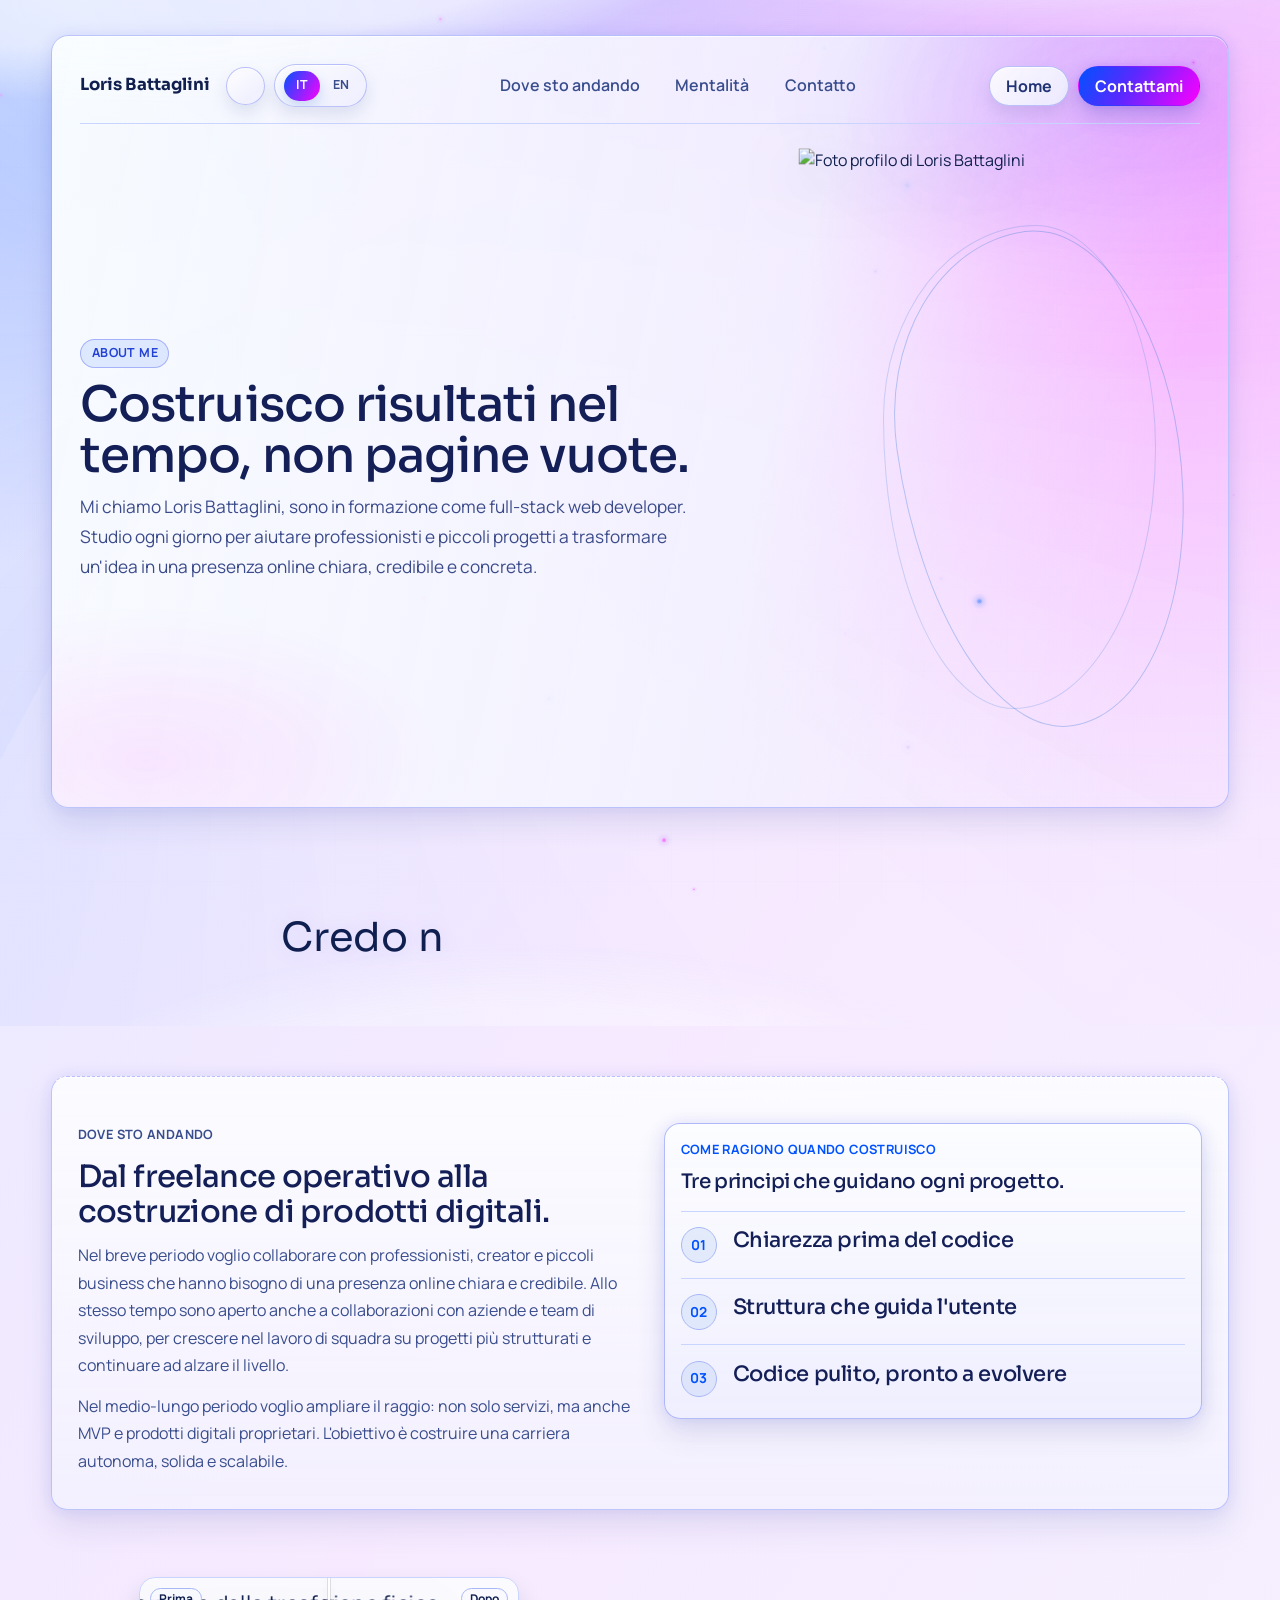
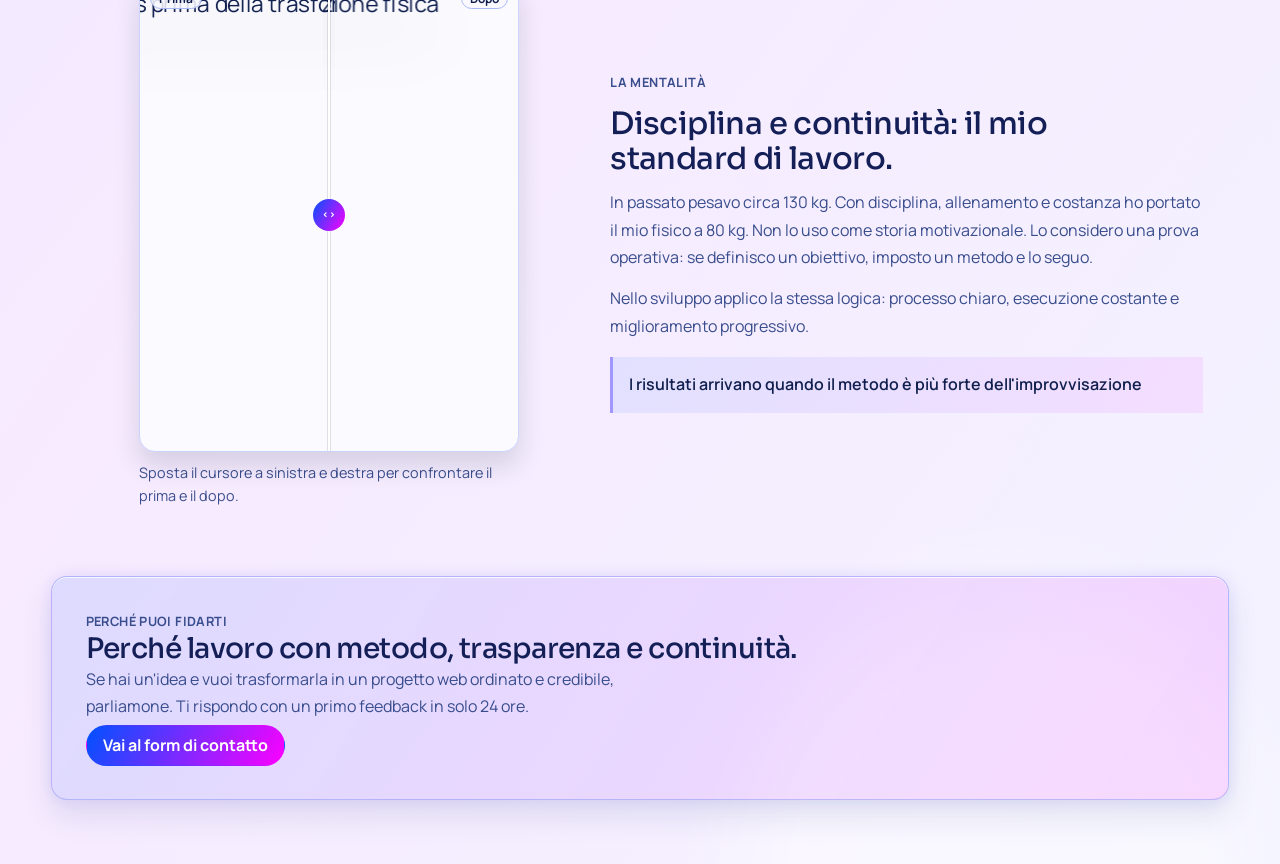
==== commit de81b568: "cambio colore bottoni e rimossa icona lingua" ====
--- a/assets/html/about.html
+++ b/assets/html/about.html
@@ -61,7 +61,6 @@
             <i class="fa-solid fa-moon" aria-hidden="true"></i>
           </button>
           <div class="language-switch" role="group" aria-label="Selettore lingua" data-i18n-aria-label="languageSwitchAriaLabel">
-            <i class="fa-solid fa-language" aria-hidden="true"></i>
             <div>
             <button type="button" class="language-option is-active" data-language-option data-lang="it" aria-pressed="true">IT</button>
             <button type="button" class="language-option" data-language-option data-lang="en" aria-pressed="false">EN</button>
@@ -95,7 +94,15 @@
         </div>
 
         <figure class="about-hero-photo">
-          <img src="../img/20251005_001626.jpg" alt="Foto profilo di Loris Battaglini">
+          <picture class="about-hero-cutout-media">
+            <source srcset="../img/foto-loris-scelte/about-photoroom-hq.webp" type="image/webp">
+            <img
+              src="../img/foto-loris-scelte/about-photoroom-hq.png"
+              alt="Foto profilo di Loris Battaglini"
+              width="2304"
+              height="3456"
+              decoding="async">
+          </picture>
         </figure>
       </div>
     </header>
@@ -141,8 +148,22 @@
       <section class="about-section about-split-section about-section-mentality" id="mentalita" data-reveal>
         <figure class="about-before-after" data-before-after>
           <div class="about-before-after-media">
-            <img src="https://images.unsplash.com/photo-1642267238449-5f2c7643c1a7?q=80&w=774&auto=format&fit=crop&ixlib=rb-4.1.0&ixid=M3wxMjA3fDB8MHxwaG90by1wYWdlfHx8fGVufDB8fHx8fA%3D%3D" alt="Loris dopo la trasformazione fisica" class="about-photo-after">
-            <img src="https://images.unsplash.com/photo-1573878416776-932ce6911da2?q=80&w=2070&auto=format&fit=crop&ixlib=rb-4.1.0&ixid=M3wxMjA3fDB8MHxwaG90by1wYWdlfHx8fGVufDB8fHx8fA%3D%3D" alt="Loris prima della trasformazione fisica" class="about-photo-before">
+            <img
+              src="../img/foto-loris-scelte/about-after-hq.webp"
+              alt="Loris dopo la trasformazione fisica"
+              class="about-photo-after"
+              width="1800"
+              height="3000"
+              loading="lazy"
+              decoding="async">
+            <img
+              src="../img/foto-loris-scelte/about-before-hq.webp"
+              alt="Loris prima della trasformazione fisica"
+              class="about-photo-before"
+              width="1800"
+              height="3000"
+              loading="lazy"
+              decoding="async">
             <input
               type="range"
               min="0"
--- a/assets/css/style.css
+++ b/assets/css/style.css
@@ -7,8 +7,15 @@
   content: "";
   position: absolute;
   inset: 0;
-  background: radial-gradient(400px 260px at 90% 12%, rgba(47, 118, 210, 0.12), transparent 70%);
+  background: radial-gradient(420px 250px at 84% 54%, color-mix(in srgb, var(--accent) 7%, transparent), transparent 72%), radial-gradient(320px 210px at 70% 84%, color-mix(in srgb, var(--accent-2) 5%, transparent), transparent 74%);
+  opacity: 0.56;
   pointer-events: none;
+}
+
+body.theme-dark header::after,
+html.theme-dark body header::after {
+  background: radial-gradient(440px 270px at 84% 54%, color-mix(in srgb, var(--accent) 16%, transparent), transparent 72%), radial-gradient(340px 220px at 70% 84%, color-mix(in srgb, var(--accent-2) 13%, transparent), transparent 74%);
+  opacity: 0.84;
 }
 
 .header-nav-row,
@@ -390,7 +397,7 @@
 }
 
 /* Light-mode radial menu: cinematic priority and contrast */
-body.radial-menu-open:not(.theme-dark) .radial-menu-overlay {
+html:not(.theme-dark) body.radial-menu-open .radial-menu-overlay {
   background:
     radial-gradient(980px 620px at 14% 24%, rgba(8, 20, 72, 0.2), rgba(8, 20, 72, 0.44) 56%, rgba(6, 14, 44, 0.58) 100%),
     radial-gradient(540px 340px at 82% 78%, rgba(253, 0, 255, 0.16), transparent 76%),
@@ -399,7 +406,7 @@
   -webkit-backdrop-filter: blur(6px) saturate(124%);
 }
 
-body.radial-menu-open:not(.theme-dark) .radial-menu-orbit::before {
+html:not(.theme-dark) body.radial-menu-open .radial-menu-orbit::before {
   content: "";
   position: fixed;
   left: var(--wheel-center-x);
@@ -417,7 +424,7 @@
   animation: radial-light-aura-pulse 4.8s ease-in-out infinite;
 }
 
-body.radial-menu-open:not(.theme-dark) .radial-menu-orbit::after {
+html:not(.theme-dark) body.radial-menu-open .radial-menu-orbit::after {
   content: "";
   position: fixed;
   left: var(--wheel-center-x);
@@ -435,7 +442,7 @@
   animation: radial-light-ring-spin 20s linear infinite;
 }
 
-body.radial-menu-open:not(.theme-dark) .radial-menu-item {
+html:not(.theme-dark) body.radial-menu-open .radial-menu-item {
   border-color: rgba(255, 255, 255, 0.4);
   background: linear-gradient(132deg, rgba(8, 24, 86, 0.96), rgba(0, 81, 255, 0.9) 56%, rgba(228, 24, 255, 0.9));
   color: #f5faff;
@@ -447,14 +454,14 @@
   -webkit-backdrop-filter: blur(11px) saturate(165%);
 }
 
-body.radial-menu-open:not(.theme-dark) .radial-menu-item::before {
+html:not(.theme-dark) body.radial-menu-open .radial-menu-item::before {
   background: radial-gradient(138% 138% at 14% 50%, rgba(140, 162, 255, 0.64), rgba(140, 162, 255, 0) 65%);
   box-shadow: 0 10px 20px rgba(7, 16, 36, 0.2);
   opacity: 0.84;
   transform: scale(1);
 }
 
-body.radial-menu-open:not(.theme-dark) .radial-menu-item::after {
+html:not(.theme-dark) body.radial-menu-open .radial-menu-item::after {
   content: "";
   position: absolute;
   inset: -1px;
@@ -464,15 +471,15 @@
   mix-blend-mode: screen;
 }
 
-body.radial-menu-open:not(.theme-dark) .radial-menu-item:hover,
-body.radial-menu-open:not(.theme-dark) .radial-menu-item:focus-visible {
+html:not(.theme-dark) body.radial-menu-open .radial-menu-item:hover,
+html:not(.theme-dark) body.radial-menu-open .radial-menu-item:focus-visible {
   color: #ffffff;
   border-color: rgba(255, 255, 255, 0.56);
   background: linear-gradient(132deg, rgba(16, 40, 130, 0.98), rgba(0, 81, 255, 0.92) 52%, rgba(253, 0, 255, 0.9));
   box-shadow: 0 20px 38px rgba(6, 14, 31, 0.52), 0 0 30px rgba(128, 112, 255, 0.64), inset 0 1px 0 rgba(255, 255, 255, 0.36);
 }
 
-body.radial-menu-open:not(.theme-dark) .radial-menu-item.is-active {
+html:not(.theme-dark) body.radial-menu-open .radial-menu-item.is-active {
   color: #fff;
   border-color: rgba(255, 255, 255, 0.68);
   background: linear-gradient(122deg, #0051ff 0%, #5a29ff 44%, #fd00ff 100%);
@@ -631,7 +638,7 @@
 .header-main-row {
   display: grid;
   grid-template-columns: minmax(0, 1.12fr) minmax(0, 0.88fr);
-  align-items: center;
+  align-items: end;
   gap: clamp(1rem, 2.2vw, 2rem);
   margin-top: 1.3rem;
 }
@@ -724,21 +731,176 @@
 }
 
 .right-container-header {
-  display: flex;
-  justify-content: center;
+  --home-photo-shape: 69% 31% 61% 39% / 42% 66% 34% 58%;
+  --hero-shell-highlight: rgba(255, 255, 255, 0.36);
+  --hero-shell-cool: rgba(54, 123, 212, 0.11);
+  --hero-shell-warm: rgba(229, 139, 99, 0.08);
+  --hero-shell-border: rgba(47, 118, 210, 0.2);
+  --hero-shell-shadow: rgba(20, 34, 59, 0.09);
+  --hero-backdrop-cool: rgba(54, 123, 212, 0.07);
+  --hero-backdrop-warm: rgba(229, 139, 99, 0.05);
+  --hero-portrait-glow: rgba(255, 255, 255, 0.23);
+  --hero-portrait-glow-cool: rgba(54, 123, 212, 0.12);
+  --hero-ground-shadow: rgba(16, 28, 54, 0.18);
+  --hero-ground-fade: rgba(16, 28, 54, 0.06);
+  --hero-photo-shadow: rgba(17, 31, 52, 0.16);
+  --hero-photo-brightness: 1.06;
+  --hero-photo-saturate: 0.96;
+  --hero-photo-contrast: 0.95;
+  --hero-photo-wrap-scale: 1.32;
+  --hero-photo-wrap-x: -1.65%;
+  --hero-photo-wrap-y: 0.55%;
+  --hero-photo-scale: 1.2;
+  --hero-photo-y: -0.92%;
+  width: min(100%, 372px);
+  aspect-ratio: 4/5;
+  position: relative;
+  justify-self: end;
+  display: grid;
+  place-items: end center;
+  overflow: visible;
+  padding: 0;
+  border: 0;
+  border-radius: 0;
+  background: transparent;
+  box-shadow: none;
+  isolation: isolate;
+}
+
+body.theme-dark .right-container-header,
+html.theme-dark .right-container-header {
+  --hero-shell-highlight: rgba(214, 235, 255, 0.18);
+  --hero-shell-cool: rgba(108, 169, 255, 0.26);
+  --hero-shell-warm: rgba(255, 183, 143, 0.17);
+  --hero-shell-border: rgba(152, 202, 255, 0.4);
+  --hero-shell-shadow: rgba(2, 8, 19, 0.48);
+  --hero-backdrop-cool: rgba(108, 169, 255, 0.2);
+  --hero-backdrop-warm: rgba(255, 183, 143, 0.13);
+  --hero-portrait-glow: rgba(214, 235, 255, 0.2);
+  --hero-portrait-glow-cool: rgba(108, 169, 255, 0.24);
+  --hero-ground-shadow: rgba(4, 11, 23, 0.52);
+  --hero-ground-fade: rgba(4, 11, 23, 0.22);
+  --hero-photo-shadow: rgba(1, 7, 18, 0.52);
+  --hero-photo-brightness: 1;
+  --hero-photo-saturate: 1.03;
+  --hero-photo-contrast: 1.02;
+}
+
+.right-container-header::before {
+  content: "";
+  position: absolute;
+  inset: 0;
+  border-radius: var(--home-photo-shape);
+  border: 1px solid var(--hero-shell-border);
+  background: radial-gradient(118% 86% at 14% 13%, var(--hero-shell-highlight) 0%, rgba(255, 255, 255, 0) 57%), linear-gradient(154deg, color-mix(in srgb, var(--hero-shell-cool) 88%, transparent) 0%, color-mix(in srgb, var(--hero-shell-cool) 34%, transparent) 48%, color-mix(in srgb, var(--hero-shell-warm) 22%, transparent) 100%);
+  box-shadow: inset 0 1px 0 color-mix(in srgb, var(--hero-shell-highlight) 66%, transparent), 0 16px 26px var(--hero-shell-shadow);
+  z-index: 0;
+  pointer-events: none;
+}
+
+.right-container-header::after {
+  content: "";
+  position: absolute;
+  left: 50%;
+  bottom: 13%;
+  width: 56%;
+  height: 16%;
+  transform: translateX(-50%);
+  border-radius: 50%;
+  background: radial-gradient(ellipse at center, var(--hero-ground-shadow) 0%, var(--hero-ground-fade) 52%, rgba(16, 28, 54, 0) 78%);
+  filter: blur(9px);
+  opacity: 0.78;
+  z-index: 1;
+  pointer-events: none;
 }
 
 .img-container-header {
-  width: min(100%, 420px);
+  width: 100%;
+  height: 100%;
+  position: relative;
+  display: grid;
+  place-items: end center;
+  background-color: transparent;
+  z-index: 2;
+}
+
+.img-container-header::before,
+.img-container-header::after {
+  content: "";
+  position: absolute;
+  pointer-events: none;
+}
+
+.img-container-header::before {
+  content: none;
+}
+
+.img-container-header::after {
+  inset: 14% 20% 24% 20%;
+  border-radius: 50%;
+  background: radial-gradient(ellipse at 50% 40%, var(--hero-portrait-glow) 0%, color-mix(in srgb, var(--hero-portrait-glow-cool) 58%, transparent) 32%, rgba(255, 255, 255, 0) 82%);
+  filter: none;
+  opacity: 0.48;
+  transform: translateY(2%);
+  z-index: 1;
+}
+
+html:not(.theme-dark) .right-container-header,
+body:not(.theme-dark) .right-container-header {
+  --hero-shell-highlight: rgba(255, 255, 255, 0.48);
+  --hero-shell-cool: rgba(72, 137, 220, 0.17);
+  --hero-shell-warm: rgba(126, 144, 228, 0.09);
+  --hero-shell-border: rgba(63, 129, 219, 0.42);
+  --hero-shell-shadow: rgba(20, 34, 59, 0.1);
+  --hero-backdrop-cool: rgba(72, 137, 220, 0.12);
+  --hero-backdrop-warm: rgba(126, 144, 228, 0.07);
+  --hero-portrait-glow: rgba(255, 255, 255, 0.27);
+  --hero-portrait-glow-cool: rgba(90, 149, 231, 0.18);
+  --hero-ground-shadow: rgba(20, 38, 71, 0.18);
+  --hero-ground-fade: rgba(20, 38, 71, 0.065);
+  --hero-photo-shadow: rgba(17, 31, 52, 0.12);
+  --hero-photo-brightness: 1.1;
+  --hero-photo-saturate: 0.92;
+  --hero-photo-contrast: 0.92;
+}
+
+html:not(.theme-dark) .right-container-header::before,
+body:not(.theme-dark) .right-container-header::before {
+  border-width: 1.2px;
+}
+
+html:not(.theme-dark) .right-container-header::after,
+body:not(.theme-dark) .right-container-header::after {
+  opacity: 0.58;
+  filter: blur(12px);
+}
+
+html:not(.theme-dark) .img-container-header::after,
+body:not(.theme-dark) .img-container-header::after {
+  opacity: 0.4;
+}
+
+.home-hero-cutout-media {
+  width: calc(var(--hero-photo-wrap-scale) * 100%);
+  max-width: 530px;
+  transform: translateX(calc(var(--hero-photo-wrap-x) - 7px)) translateY(calc(var(--hero-photo-wrap-y) + 8px));
+  -webkit-mask-image: none;
+  mask-image: none;
+  display: block;
+  background: transparent;
+  position: relative;
+  z-index: 3;
 }
 
 .foto-loris {
   width: 100%;
-  aspect-ratio: 4/5;
-  object-fit: cover;
-  border-radius: 1rem;
-  border: 1px solid var(--line);
-  box-shadow: 0 18px 30px rgba(20, 34, 59, 0.16);
+  height: auto;
+  background: transparent;
+  object-fit: contain;
+  object-position: center bottom;
+  transform: translateY(calc(var(--hero-photo-y) - 15px)) scale(var(--hero-photo-scale));
+  transform-origin: center bottom;
+  filter: drop-shadow(0 16px 26px var(--hero-photo-shadow)) brightness(var(--hero-photo-brightness)) saturate(var(--hero-photo-saturate)) contrast(var(--hero-photo-contrast));
 }
 
 @media (max-width: 992px) {
@@ -757,7 +919,21 @@
     grid-template-columns: 1fr;
   }
   .right-container-header {
-    justify-content: flex-start;
+    --hero-photo-wrap-scale: 1.3;
+    --hero-photo-wrap-x: -1%;
+    --hero-photo-wrap-y: 0.7%;
+    --hero-photo-scale: 1.14;
+    --hero-photo-y: 0.24%;
+    width: min(100%, 344px);
+    justify-self: start;
+  }
+  .img-container-header {
+    width: 100%;
+  }
+  .home-hero-cutout-media {
+    width: calc(var(--hero-photo-wrap-scale) * 100%);
+    max-width: 440px;
+    transform: translateX(calc(var(--hero-photo-wrap-x) - 7px)) translateY(calc(var(--hero-photo-wrap-y) + 8px));
   }
 }
 @media (min-width: 641px) and (max-width: 992px) {
@@ -1572,19 +1748,63 @@
 }
 
 .about-hero-photo {
+  --about-photo-shape: 56% 44% 52% 48%/40% 46% 54% 60%;
   margin: 0;
   justify-self: end;
-  width: min(100%, 390px);
-  border-radius: 1rem;
-  overflow: hidden;
-  border: 1px solid var(--line);
-  box-shadow: 0 16px 30px rgba(20, 34, 59, 0.16);
+  width: min(100%, 360px);
+  aspect-ratio: 4/5;
+  position: relative;
+  display: grid;
+  place-items: end center;
+  isolation: isolate;
+}
+
+.about-hero-photo::before,
+.about-hero-photo::after {
+  content: "";
+  position: absolute;
+  pointer-events: none;
+}
+
+.about-hero-photo::before {
+  inset: 13% 12% 11% 12%;
+  border-radius: var(--about-photo-shape);
+  background: transparent;
+  border: 1px solid rgba(47, 118, 210, 0.22);
+  box-shadow: none;
+  z-index: 0;
+}
+
+.about-hero-photo::after {
+  width: 78%;
+  height: 78%;
+  left: 50%;
+  top: 14%;
+  transform: translateX(-42%) rotate(-8deg);
+  border-radius: var(--about-photo-shape);
+  border: 1px solid rgba(47, 118, 210, 0.32);
+  z-index: 1;
+}
+
+.about-hero-cutout-media {
+  width: 118%;
+  max-width: 430px;
+  transform: translateX(-2%) translateY(1%);
+  display: block;
+  background: transparent;
+  position: relative;
+  z-index: 2;
 }
 
 .about-hero-photo img {
   width: 100%;
-  aspect-ratio: 4/5;
-  object-fit: cover;
+  height: auto;
+  background: transparent;
+  position: relative;
+  z-index: 2;
+  object-fit: contain;
+  object-position: center bottom;
+  filter: drop-shadow(0 18px 30px rgba(20, 34, 59, 0.27));
 }
 
 .about-story {
@@ -1731,14 +1951,35 @@
   padding-top: clamp(1.7rem, 3.5vw, 2.4rem);
 }
 
+.about-shell .about-manifesto,
+.about-shell .about-section-mentality {
+  border: 0;
+  border-top: 0;
+  border-radius: 0;
+  background: transparent;
+  box-shadow: none;
+  backdrop-filter: none;
+  -webkit-backdrop-filter: none;
+}
+
+.about-shell .about-section-mentality {
+  padding-top: clamp(1.2rem, 2.8vw, 2rem);
+}
+
 .about-before-after {
   margin: 0;
   display: grid;
   gap: 0.65rem;
+  width: min(100%, 380px);
+  justify-self: center;
 }
 
 .about-before-after-media {
   --reveal: 50%;
+  --compare-scale: 1.42;
+  --compare-position-y: 22%;
+  --compare-offset-before: 1.4%;
+  --compare-offset-after: -1.4%;
   position: relative;
   aspect-ratio: 4/5;
   border: 1px solid var(--line);
@@ -1753,11 +1994,29 @@
   inset: 0;
   width: 100%;
   height: 100%;
-  object-fit: cover;
+  object-fit: contain;
+  object-position: 50% var(--compare-position-y);
+  padding: clamp(0.1rem, 0.45vw, 0.35rem);
+  filter: drop-shadow(0 16px 24px rgba(8, 18, 36, 0.24));
+  pointer-events: none;
+  transform-origin: center top;
+  transform: translate3d(var(--compare-offset, 0), 0, 0) scale(var(--compare-scale));
+  backface-visibility: hidden;
+  will-change: transform, clip-path;
 }
 
 .about-photo-before {
+  --compare-offset: var(--compare-offset-before);
+  z-index: 2;
   clip-path: inset(0 calc(100% - var(--reveal)) 0 0);
+  -webkit-clip-path: inset(0 calc(100% - var(--reveal)) 0 0);
+}
+
+.about-photo-after {
+  --compare-offset: var(--compare-offset-after);
+  z-index: 1;
+  clip-path: inset(0 0 0 var(--reveal));
+  -webkit-clip-path: inset(0 0 0 var(--reveal));
 }
 
 .about-before-after-divider {
@@ -1770,6 +2029,7 @@
   transform: translateX(-50%);
   box-shadow: 0 0 0 1px rgba(20, 34, 59, 0.12);
   pointer-events: none;
+  z-index: 5;
 }
 
 .about-before-after-divider::after {
@@ -1798,6 +2058,7 @@
   height: 100%;
   opacity: 0;
   cursor: ew-resize;
+  z-index: 4;
 }
 
 .about-before-after-hint {
@@ -1812,6 +2073,7 @@
   font-weight: 700;
   line-height: 1;
   pointer-events: none;
+  z-index: 6;
 }
 
 .about-before-label {
@@ -1930,7 +2192,11 @@
   }
   .about-hero-photo {
     justify-self: start;
-    width: min(100%, 350px);
+    width: min(100%, 320px);
+  }
+  .about-hero-cutout-media {
+    width: 112%;
+    max-width: 372px;
   }
   .about-vision-layout,
   .about-split-section {
@@ -1940,8 +2206,12 @@
     max-width: 100%;
   }
   .about-before-after {
-    width: min(100%, 300px);
+    width: min(100%, 340px);
     margin-inline: auto;
+  }
+  .about-before-after-media {
+    --compare-scale: 1.34;
+    --compare-position-y: 20%;
   }
 }
 @media (max-width: 640px) {
@@ -1959,11 +2229,15 @@
     height: 1.8rem;
   }
   .about-before-after {
-    width: min(100%, 220px);
+    width: min(100%, 260px);
     margin-inline: auto;
   }
   .about-before-after-media {
-    aspect-ratio: 3/4;
+    aspect-ratio: 4/5;
+    --compare-scale: 1.24;
+    --compare-position-y: 18%;
+    --compare-offset-before: 1%;
+    --compare-offset-after: -1%;
   }
   .about-contact-link {
     justify-self: stretch;
@@ -1983,8 +2257,8 @@
     transition: none;
   }
   .universe-canvas,
-  body.radial-menu-open:not(.theme-dark) .radial-menu-orbit::before,
-  body.radial-menu-open:not(.theme-dark) .radial-menu-orbit::after,
+  html:not(.theme-dark) body.radial-menu-open .radial-menu-orbit::before,
+  html:not(.theme-dark) body.radial-menu-open .radial-menu-orbit::after,
   body.radial-menu-open.theme-dark .radial-menu-orbit::before,
   body.radial-menu-open.theme-dark .radial-menu-orbit::after,
   html.theme-dark body.radial-menu-open .radial-menu-orbit::before,
@@ -2058,7 +2332,7 @@
   isolation: isolate;
 }
 
-body:not(.theme-dark) {
+html:not(.theme-dark) body {
   background:
     radial-gradient(1160px 580px at 8% 6%, rgba(0, 81, 255, 0.2), rgba(0, 81, 255, 0) 72%),
     radial-gradient(1100px 640px at 92% 14%, rgba(253, 0, 255, 0.13), rgba(253, 0, 255, 0) 74%),
@@ -2068,7 +2342,7 @@
     linear-gradient(128deg, #edf0ff 0%, #f6f4ff 44%, #fbf8ff 100%);
 }
 
-body:not(.theme-dark)::after {
+html:not(.theme-dark) body::after {
   content: "";
   position: fixed;
   inset: -10% -6% -14%;
@@ -2141,7 +2415,7 @@
   transition: opacity 0.35s ease;
 }
 
-body:not(.theme-dark) .universe-canvas {
+html:not(.theme-dark) body .universe-canvas {
   opacity: 0.9;
   mix-blend-mode: screen;
   filter:
@@ -2157,9 +2431,9 @@
   filter: saturate(126%) contrast(112%);
 }
 
-body:not(.theme-dark) header,
-body:not(.theme-dark) section,
-body:not(.theme-dark) footer {
+html:not(.theme-dark) body header,
+html:not(.theme-dark) body section,
+html:not(.theme-dark) body footer {
   background: linear-gradient(180deg, rgba(252, 253, 255, 0.9), rgba(243, 241, 255, 0.84));
   border-color: rgba(141, 154, 248, 0.56);
   box-shadow: 0 16px 30px rgba(49, 63, 136, 0.12), 0 0 16px rgba(95, 88, 246, 0.11), inset 0 1px 0 rgba(255, 255, 255, 0.78);
@@ -2167,136 +2441,136 @@
   -webkit-backdrop-filter: blur(1.2px) saturate(118%);
 }
 
-body:not(.theme-dark) .project-card {
+html:not(.theme-dark) body .project-card {
   background: linear-gradient(164deg, rgba(252, 253, 255, 0.95), rgba(239, 238, 255, 0.9));
   border-color: rgba(146, 158, 247, 0.66);
   box-shadow: 0 16px 30px rgba(60, 73, 150, 0.14), 0 0 14px rgba(112, 118, 255, 0.14);
 }
 
-body:not(.theme-dark) .project-card:hover {
+html:not(.theme-dark) body .project-card:hover {
   border-color: rgba(137, 112, 255, 0.92);
   box-shadow: 0 18px 30px rgba(58, 74, 150, 0.18), 0 0 18px rgba(122, 106, 255, 0.24);
 }
 
-body:not(.theme-dark) .project-card .card-img-top {
+html:not(.theme-dark) body .project-card .card-img-top {
   filter: saturate(1.14) contrast(1.06);
 }
 
-body:not(.theme-dark) h1,
-body:not(.theme-dark) h2,
-body:not(.theme-dark) h3,
-body:not(.theme-dark) h4,
-body:not(.theme-dark) h5 {
+html:not(.theme-dark) body h1,
+html:not(.theme-dark) body h2,
+html:not(.theme-dark) body h3,
+html:not(.theme-dark) body h4,
+html:not(.theme-dark) body h5 {
   color: #131f56;
 }
 
-body:not(.theme-dark) .text-container-header p,
-body:not(.theme-dark) .about-lead,
-body:not(.theme-dark) .project-card .card-text,
-body:not(.theme-dark) footer label,
-body:not(.theme-dark) .lead-magnet-consent,
-body:not(.theme-dark) .projects-expand-row p {
+html:not(.theme-dark) body .text-container-header p,
+html:not(.theme-dark) body .about-lead,
+html:not(.theme-dark) body .project-card .card-text,
+html:not(.theme-dark) body footer label,
+html:not(.theme-dark) body .lead-magnet-consent,
+html:not(.theme-dark) body .projects-expand-row p {
   color: #3b4b8a;
 }
 
-body:not(.theme-dark) .header-icon-btn,
-body:not(.theme-dark) .language-switch,
-body:not(.theme-dark) .about-link-header,
-body:not(.theme-dark) .projects-more-link-alt,
-body:not(.theme-dark) .projects-nav-btn,
-body:not(.theme-dark) .btn-linkedin,
-body:not(.theme-dark) .btn-instagram {
+html:not(.theme-dark) body .header-icon-btn,
+html:not(.theme-dark) body .language-switch,
+html:not(.theme-dark) body .about-link-header,
+html:not(.theme-dark) body .projects-more-link-alt,
+html:not(.theme-dark) body .projects-nav-btn,
+html:not(.theme-dark) body .btn-linkedin,
+html:not(.theme-dark) body .btn-instagram {
   border-color: rgba(139, 150, 245, 0.56);
   background: linear-gradient(142deg, rgba(253, 253, 255, 0.93), rgba(236, 236, 255, 0.92));
   color: #223474;
   box-shadow: 0 8px 16px rgba(57, 71, 140, 0.13), inset 0 1px 0 rgba(255, 255, 255, 0.78);
 }
 
-body:not(.theme-dark) .header-icon-btn:hover,
-body:not(.theme-dark) .about-link-header:hover,
-body:not(.theme-dark) .projects-more-link-alt:hover,
-body:not(.theme-dark) .projects-nav-btn:hover {
+html:not(.theme-dark) body .header-icon-btn:hover,
+html:not(.theme-dark) body .about-link-header:hover,
+html:not(.theme-dark) body .projects-more-link-alt:hover,
+html:not(.theme-dark) body .projects-nav-btn:hover {
   border-color: rgba(108, 98, 255, 0.74);
   color: #1d3fff;
   box-shadow: 0 8px 16px rgba(45, 60, 150, 0.16), 0 0 8px rgba(130, 106, 255, 0.2);
 }
 
-body:not(.theme-dark) .contattami-header,
-body:not(.theme-dark) .btn-cv,
-body:not(.theme-dark) .project-card .btn-primary,
-body:not(.theme-dark) .projects-more-link,
-body:not(.theme-dark) .btn-footer {
+html:not(.theme-dark) body .contattami-header,
+html:not(.theme-dark) body .btn-cv,
+html:not(.theme-dark) body .project-card .btn-primary,
+html:not(.theme-dark) body .projects-more-link,
+html:not(.theme-dark) body .btn-footer {
   color: #ffffff;
   background: linear-gradient(122deg, #0051ff 0%, #5a29ff 42%, #fd00ff 100%);
   box-shadow: 0 10px 20px rgba(41, 69, 169, 0.22), 0 0 10px rgba(162, 82, 255, 0.28);
 }
 
-body:not(.theme-dark) .contattami-header:hover,
-body:not(.theme-dark) .btn-cv:hover,
-body:not(.theme-dark) .project-card .btn-primary:hover,
-body:not(.theme-dark) .projects-more-link:hover,
-body:not(.theme-dark) .btn-footer:hover {
+html:not(.theme-dark) body .contattami-header:hover,
+html:not(.theme-dark) body .btn-cv:hover,
+html:not(.theme-dark) body .project-card .btn-primary:hover,
+html:not(.theme-dark) body .projects-more-link:hover,
+html:not(.theme-dark) body .btn-footer:hover {
   box-shadow: 0 12px 22px rgba(36, 56, 148, 0.25), 0 0 12px rgba(184, 80, 255, 0.32);
 }
 
-body:not(.theme-dark) .projects-nav-toggle {
+html:not(.theme-dark) body .projects-nav-toggle {
   background: linear-gradient(122deg, rgba(0, 81, 255, 0.16), rgba(253, 0, 255, 0.16));
 }
 
-body:not(.theme-dark) .projects-slider-block-working.is-emphasis {
+html:not(.theme-dark) body .projects-slider-block-working.is-emphasis {
   border-color: rgba(105, 104, 255, 0.58);
   box-shadow: 0 0 0 4px rgba(105, 104, 255, 0.16);
 }
 
-body:not(.theme-dark) .project-status {
+html:not(.theme-dark) body .project-status {
   border-color: rgba(122, 92, 255, 0.56);
   color: #4133b0;
   background: rgba(126, 93, 255, 0.14);
 }
 
-body:not(.theme-dark) .project-card[data-project-state=soon] {
+html:not(.theme-dark) body .project-card[data-project-state=soon] {
   border-color: rgba(126, 95, 255, 0.46);
 }
 
-body:not(.theme-dark) footer input,
-body:not(.theme-dark) footer textarea {
+html:not(.theme-dark) body footer input,
+html:not(.theme-dark) body footer textarea {
   border-color: rgba(147, 158, 246, 0.7);
   background: linear-gradient(180deg, rgba(253, 254, 255, 0.92), rgba(239, 239, 255, 0.9));
 }
 
-body:not(.theme-dark) footer input:focus,
-body:not(.theme-dark) footer textarea:focus {
+html:not(.theme-dark) body footer input:focus,
+html:not(.theme-dark) body footer textarea:focus {
   border-color: #5f45ff;
   box-shadow: 0 0 0 3px rgba(95, 69, 255, 0.22), 0 0 14px rgba(253, 0, 255, 0.24);
 }
 
-body:not(.theme-dark) .about-hero::after {
+html:not(.theme-dark) body .about-hero::after {
   background: radial-gradient(520px 280px at 92% 8%, rgba(0, 81, 255, 0.15), transparent 72%), radial-gradient(420px 220px at 8% 94%, rgba(253, 0, 255, 0.14), transparent 72%);
 }
 
-body:not(.theme-dark) .about-eyebrow {
+html:not(.theme-dark) body .about-eyebrow {
   border-color: rgba(130, 143, 244, 0.62);
   background: rgba(0, 81, 255, 0.1);
   color: #2342d5;
 }
 
-body:not(.theme-dark) .about-vision-method {
+html:not(.theme-dark) body .about-vision-method {
   border-color: rgba(141, 154, 244, 0.66);
   background: linear-gradient(180deg, rgba(252, 253, 255, 0.94), rgba(239, 238, 255, 0.9));
   box-shadow: 0 14px 28px rgba(47, 64, 144, 0.14), 0 0 16px rgba(115, 107, 255, 0.16);
 }
 
-body:not(.theme-dark) .footer-lead-magnet {
+html:not(.theme-dark) body .footer-lead-magnet {
   border-color: rgba(117, 127, 244, 0.38);
   background: linear-gradient(122deg, rgba(0, 81, 255, 0.11), rgba(253, 0, 255, 0.12));
 }
 
-body:not(.theme-dark) .about-section-mentality blockquote {
+html:not(.theme-dark) body .about-section-mentality blockquote {
   border-left-color: rgba(95, 96, 255, 0.56);
   background: linear-gradient(122deg, rgba(0, 81, 255, 0.08), rgba(253, 0, 255, 0.08));
 }
 
-body:not(.theme-dark) .about-contact-bridge {
+html:not(.theme-dark) body .about-contact-bridge {
   border-color: rgba(122, 132, 244, 0.44);
   background: linear-gradient(122deg, rgba(0, 81, 255, 0.1), rgba(253, 0, 255, 0.12));
 }
@@ -2357,6 +2631,16 @@
   box-shadow: var(--shadow);
   padding: clamp(1rem, 2.2vw, 2rem);
   transition: box-shadow 0.45s ease, border-color 0.45s ease;
+}
+
+@media (min-width: 993px) {
+  html:not(.theme-dark) body header {
+    background: linear-gradient(102deg, color-mix(in srgb, var(--surface) 96%, transparent) 0%, color-mix(in srgb, var(--surface-strong) 92%, transparent) 60%, color-mix(in srgb, var(--surface-strong) 35%, transparent) 75%, transparent 90%);
+  }
+  body.theme-dark header,
+  html.theme-dark body header {
+    background: linear-gradient(102deg, rgba(16, 32, 58, 0.9) 0%, rgba(10, 24, 46, 0.84) 60%, rgba(10, 24, 46, 0.34) 76%, rgba(10, 24, 46, 0.06) 92%);
+  }
 }
 
 .section-focus {
@@ -2433,4 +2717,76 @@
   margin-top: 10px;
 }
 
+body.theme-dark .language-option.is-active,
+html.theme-dark body .language-option.is-active {
+  background: linear-gradient(122deg, #2e6ed1 0%, #3197f1 55%, #58beff 100%);
+  box-shadow: 0 7px 14px rgba(7, 18, 38, 0.42), 0 0 8px rgba(70, 154, 255, 0.3);
+}
+
+body.theme-dark .contattami-header,
+body.theme-dark .btn-cv,
+body.theme-dark .project-card .btn-primary,
+body.theme-dark .projects-more-link,
+body.theme-dark .metodo-cta-link,
+body.theme-dark .about-contact-link,
+body.theme-dark .btn-footer,
+html.theme-dark body .contattami-header,
+html.theme-dark body .btn-cv,
+html.theme-dark body .project-card .btn-primary,
+html.theme-dark body .projects-more-link,
+html.theme-dark body .metodo-cta-link,
+html.theme-dark body .about-contact-link,
+html.theme-dark body .btn-footer {
+  color: #f7fbff;
+  border-color: rgba(129, 184, 255, 0.44);
+  background: linear-gradient(122deg, #2c67c7 0%, #2f8ae4 52%, #4eb7ff 100%);
+  box-shadow: 0 10px 18px rgba(6, 17, 35, 0.44), 0 0 10px rgba(70, 154, 255, 0.28), inset 0 1px 0 rgba(208, 228, 255, 0.22);
+}
+
+body.theme-dark .contattami-header:hover,
+body.theme-dark .btn-cv:hover,
+body.theme-dark .project-card .btn-primary:hover,
+body.theme-dark .projects-more-link:hover,
+body.theme-dark .metodo-cta-link:hover,
+body.theme-dark .about-contact-link:hover,
+body.theme-dark .btn-footer:hover,
+html.theme-dark body .contattami-header:hover,
+html.theme-dark body .btn-cv:hover,
+html.theme-dark body .project-card .btn-primary:hover,
+html.theme-dark body .projects-more-link:hover,
+html.theme-dark body .metodo-cta-link:hover,
+html.theme-dark body .about-contact-link:hover,
+html.theme-dark body .btn-footer:hover {
+  box-shadow: 0 12px 22px rgba(5, 15, 31, 0.5), 0 0 12px rgba(78, 173, 255, 0.36), inset 0 1px 0 rgba(223, 239, 255, 0.28);
+}
+
+body.theme-dark .about-link-header,
+body.theme-dark .projects-more-link-alt,
+body.theme-dark .projects-nav-btn,
+body.theme-dark .header-icon-btn,
+body.theme-dark .language-switch,
+html.theme-dark body .about-link-header,
+html.theme-dark body .projects-more-link-alt,
+html.theme-dark body .projects-nav-btn,
+html.theme-dark body .header-icon-btn,
+html.theme-dark body .language-switch {
+  border-color: rgba(114, 158, 220, 0.46);
+  background: linear-gradient(142deg, rgba(25, 44, 74, 0.94), rgba(16, 31, 55, 0.92));
+  color: #dbe9ff;
+  box-shadow: 0 8px 16px rgba(5, 13, 28, 0.32), inset 0 1px 0 rgba(190, 215, 255, 0.12);
+}
+
+body.theme-dark .about-link-header:hover,
+body.theme-dark .projects-more-link-alt:hover,
+body.theme-dark .projects-nav-btn:hover,
+body.theme-dark .header-icon-btn:hover,
+html.theme-dark body .about-link-header:hover,
+html.theme-dark body .projects-more-link-alt:hover,
+html.theme-dark body .projects-nav-btn:hover,
+html.theme-dark body .header-icon-btn:hover {
+  border-color: rgba(132, 188, 255, 0.72);
+  color: #eef5ff;
+  box-shadow: 0 10px 18px rgba(6, 15, 30, 0.4), 0 0 10px rgba(77, 162, 255, 0.2);
+}
+
 /*# sourceMappingURL=style.css.map */
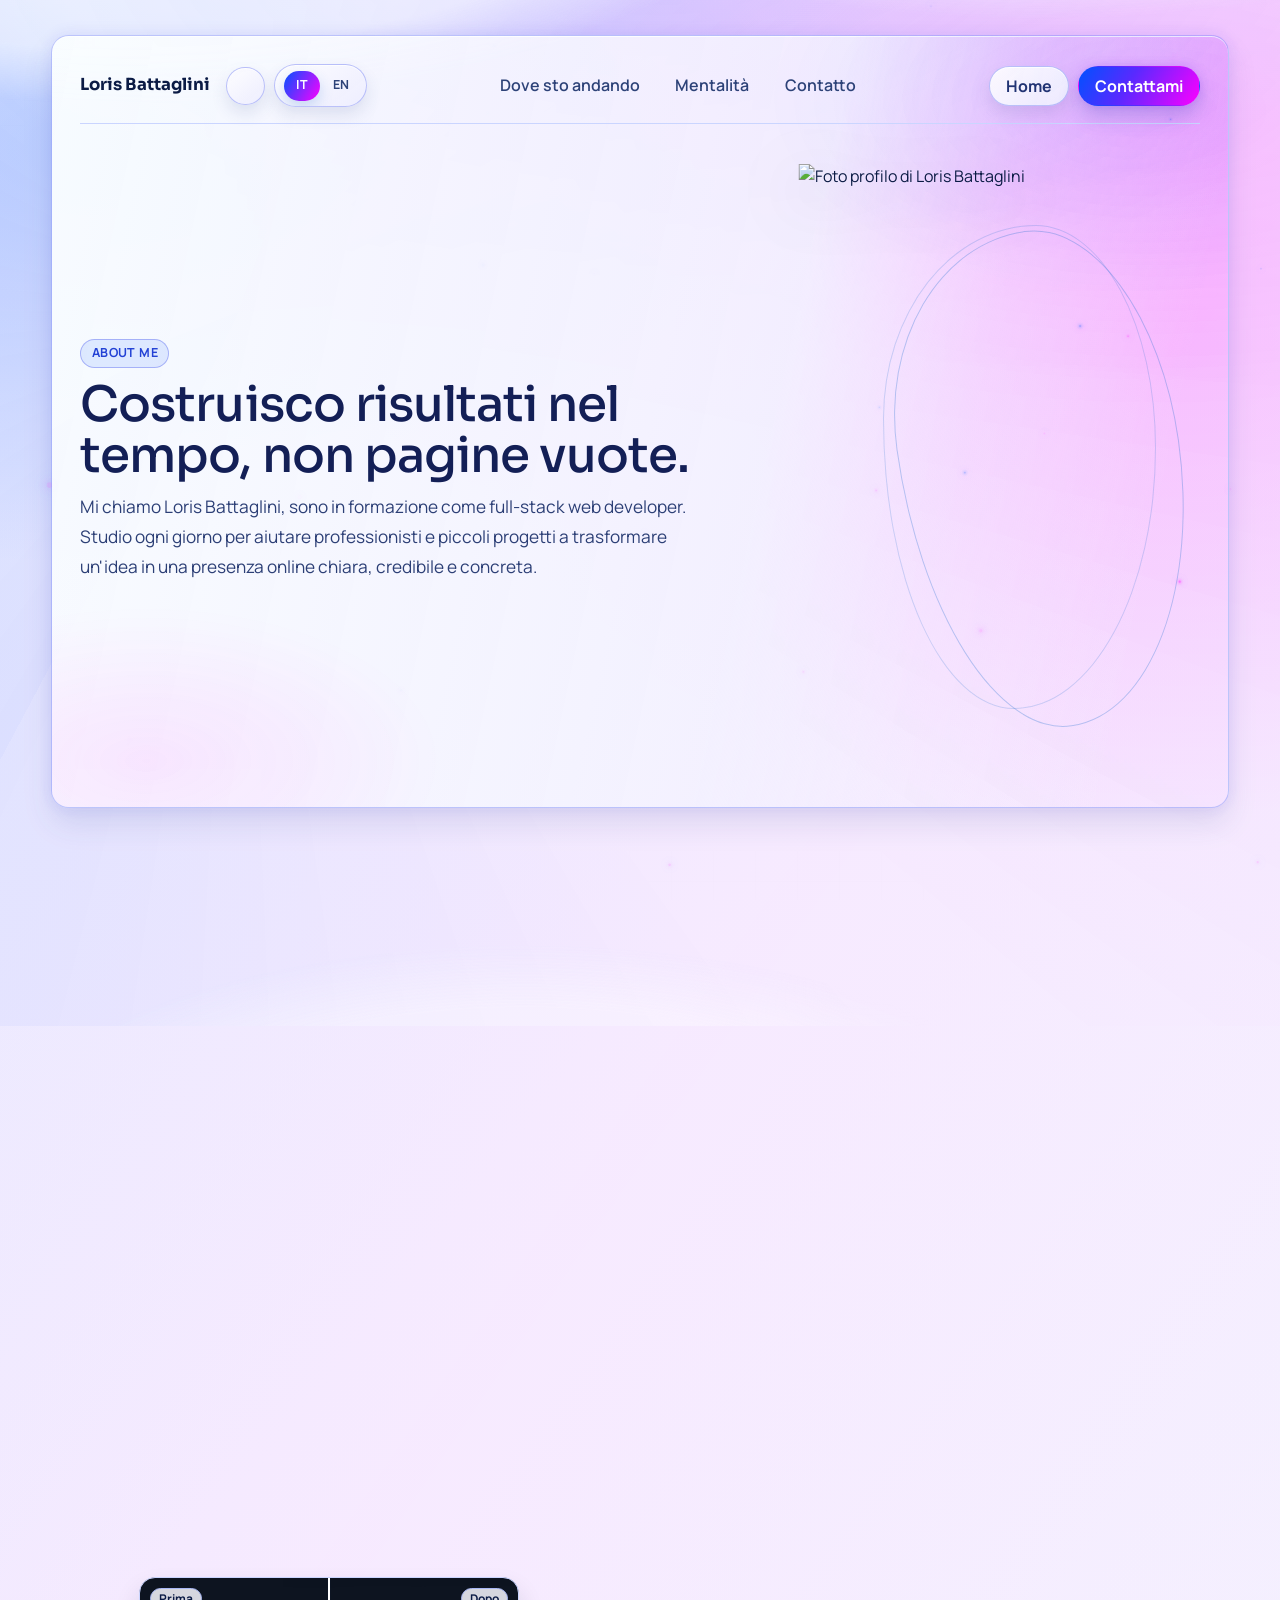
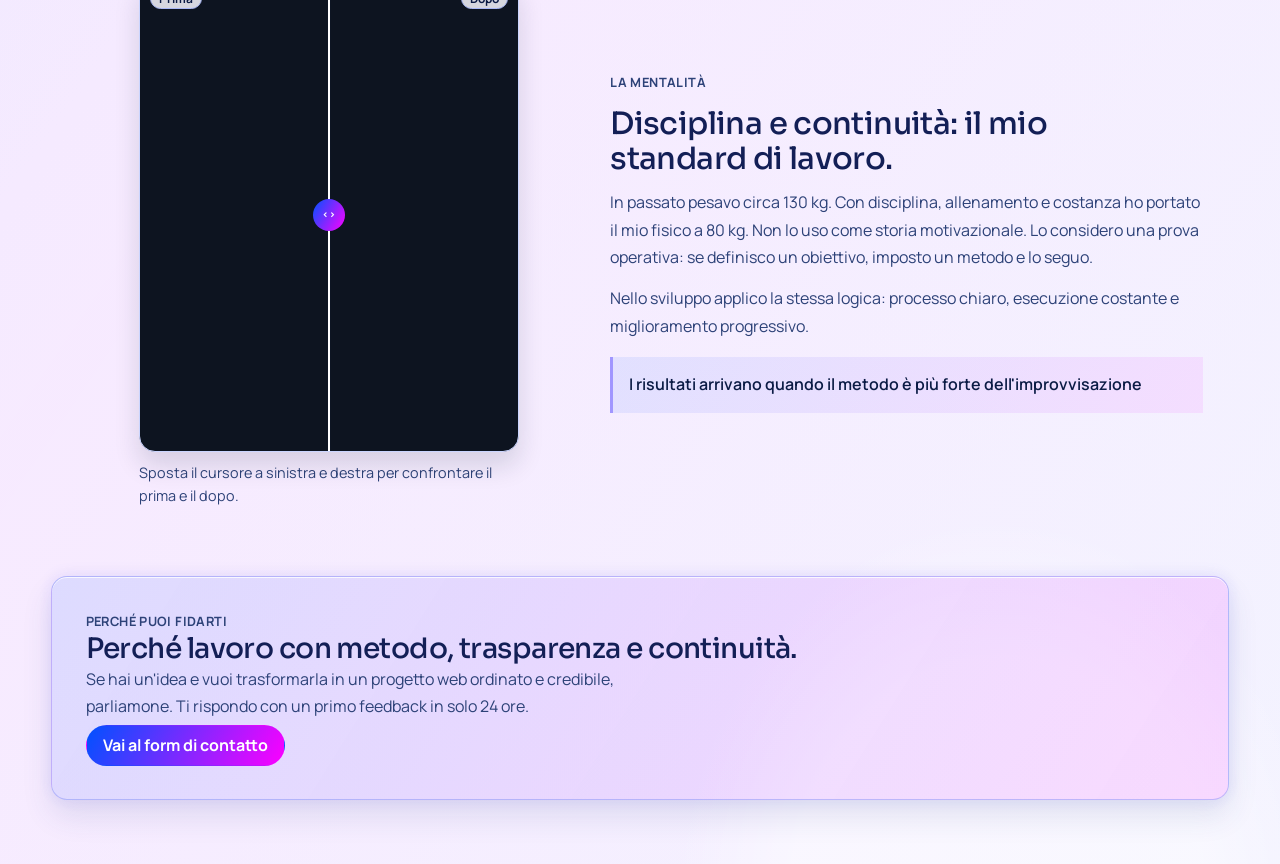
==== commit a231e027: "sistemati open graph con dominio giusto" ====
--- a/assets/html/about.html
+++ b/assets/html/about.html
@@ -4,6 +4,22 @@
   <meta charset="UTF-8">
   <meta name="viewport" content="width=device-width, initial-scale=1.0">
   <title>About Me | Loris Battaglini</title>
+  <meta name="description" content="About Me di Loris Battaglini: percorso, visione e metodo di lavoro come Full-Stack Web Developer.">
+  <link rel="canonical" href="https://loris-battaglini.github.io/assets/html/about.html">
+  <meta property="og:type" content="website">
+  <meta property="og:site_name" content="Loris Battaglini Portfolio">
+  <meta property="og:locale" content="it_IT">
+  <meta property="og:title" content="About Me | Loris Battaglini">
+  <meta property="og:description" content="Scopri il percorso, la visione e il metodo di Loris Battaglini come Full-Stack Web Developer.">
+  <meta property="og:url" content="https://loris-battaglini.github.io/assets/html/about.html">
+  <meta property="og:image" content="https://loris-battaglini.github.io/assets/img/foto-loris-scelte/home-migliorata-definitiva.png">
+  <meta property="og:image:width" content="3456">
+  <meta property="og:image:height" content="2304">
+  <meta property="og:image:alt" content="Foto profilo di Loris Battaglini">
+  <meta name="twitter:card" content="summary_large_image">
+  <meta name="twitter:title" content="About Me | Loris Battaglini">
+  <meta name="twitter:description" content="Percorso, visione e metodo di Loris Battaglini come Full-Stack Web Developer.">
+  <meta name="twitter:image" content="https://loris-battaglini.github.io/assets/img/foto-loris-scelte/home-migliorata-definitiva.png">
   <link rel="apple-touch-icon" sizes="180x180" href="../img/favicon/favicon_io/apple-touch-icon.png">
   <link rel="icon" type="image/png" sizes="32x32" href="../img/favicon/favicon_io/favicon-32x32.png">
   <link rel="icon" type="image/png" sizes="16x16" href="../img/favicon/favicon_io/favicon-16x16.png">
@@ -97,7 +113,7 @@
           <picture class="about-hero-cutout-media">
             <source srcset="../img/foto-loris-scelte/about-photoroom-hq.webp" type="image/webp">
             <img
-              src="../img/foto-loris-scelte/about-photoroom-hq.png"
+              src="../img/foto-loris-scelte/about-photoroom-hq.webp"
               alt="Foto profilo di Loris Battaglini"
               width="2304"
               height="3456"
@@ -149,19 +165,19 @@
         <figure class="about-before-after" data-before-after>
           <div class="about-before-after-media">
             <img
-              src="../img/foto-loris-scelte/about-after-hq.webp"
-              alt="Loris dopo la trasformazione fisica"
+              src="../img/foto-loris-scelte/blurred%20dopo%20definitiva.jpg"
+              alt="Loris giovane e in forma dopo la trasformazione fisica"
               class="about-photo-after"
-              width="1800"
-              height="3000"
+              width="3000"
+              height="4000"
               loading="lazy"
               decoding="async">
             <img
-              src="../img/foto-loris-scelte/about-before-hq.webp"
+              src="../img/foto-loris-scelte/blurred%20prima%20definitiva.jpg"
               alt="Loris prima della trasformazione fisica"
               class="about-photo-before"
-              width="1800"
-              height="3000"
+              width="4032"
+              height="3024"
               loading="lazy"
               decoding="async">
             <input
--- a/assets/css/style.css
+++ b/assets/css/style.css
@@ -398,10 +398,7 @@
 
 /* Light-mode radial menu: cinematic priority and contrast */
 html:not(.theme-dark) body.radial-menu-open .radial-menu-overlay {
-  background:
-    radial-gradient(980px 620px at 14% 24%, rgba(8, 20, 72, 0.2), rgba(8, 20, 72, 0.44) 56%, rgba(6, 14, 44, 0.58) 100%),
-    radial-gradient(540px 340px at 82% 78%, rgba(253, 0, 255, 0.16), transparent 76%),
-    linear-gradient(120deg, rgba(8, 18, 38, 0.08), rgba(8, 18, 38, 0.16));
+  background: radial-gradient(980px 620px at 14% 24%, rgba(8, 20, 72, 0.2), rgba(8, 20, 72, 0.44) 56%, rgba(6, 14, 44, 0.58) 100%), radial-gradient(540px 340px at 82% 78%, rgba(253, 0, 255, 0.16), transparent 76%), linear-gradient(120deg, rgba(8, 18, 38, 0.08), rgba(8, 18, 38, 0.16));
   backdrop-filter: blur(6px) saturate(124%);
   -webkit-backdrop-filter: blur(6px) saturate(124%);
 }
@@ -489,10 +486,7 @@
 /* Dark-mode radial menu: high contrast, deep-space hierarchy */
 body.radial-menu-open.theme-dark .radial-menu-overlay,
 html.theme-dark body.radial-menu-open .radial-menu-overlay {
-  background:
-    radial-gradient(980px 620px at 14% 24%, rgba(8, 20, 48, 0.48), rgba(8, 20, 48, 0.76) 54%, rgba(3, 8, 20, 0.9) 100%),
-    radial-gradient(560px 340px at 82% 76%, rgba(82, 228, 255, 0.16), transparent 74%),
-    linear-gradient(120deg, rgba(3, 8, 18, 0.56), rgba(3, 8, 18, 0.66));
+  background: radial-gradient(980px 620px at 14% 24%, rgba(8, 20, 48, 0.48), rgba(8, 20, 48, 0.76) 54%, rgba(3, 8, 20, 0.9) 100%), radial-gradient(560px 340px at 82% 76%, rgba(82, 228, 255, 0.16), transparent 74%), linear-gradient(120deg, rgba(3, 8, 18, 0.56), rgba(3, 8, 18, 0.66));
   backdrop-filter: blur(8px) saturate(142%);
   -webkit-backdrop-filter: blur(8px) saturate(142%);
 }
@@ -508,9 +502,7 @@
   transform: translate(-22%, -44%);
   border-radius: 50%;
   pointer-events: none;
-  background:
-    radial-gradient(58% 58% at 32% 42%, rgba(96, 163, 255, 0.42), rgba(96, 163, 255, 0) 68%),
-    radial-gradient(52% 52% at 72% 72%, rgba(82, 228, 255, 0.24), rgba(82, 228, 255, 0) 72%);
+  background: radial-gradient(58% 58% at 32% 42%, rgba(96, 163, 255, 0.42), rgba(96, 163, 255, 0) 68%), radial-gradient(52% 52% at 72% 72%, rgba(82, 228, 255, 0.24), rgba(82, 228, 255, 0) 72%);
   filter: blur(30px);
   opacity: 0.92;
   z-index: -2;
@@ -601,7 +593,6 @@
     opacity: 0.76;
   }
 }
-
 @keyframes radial-light-ring-spin {
   0% {
     transform: translate(-26%, -50%) rotate(0deg);
@@ -610,7 +601,6 @@
     transform: translate(-26%, -50%) rotate(360deg);
   }
 }
-
 @keyframes radial-dark-aura-pulse {
   0% {
     transform: translate(-22%, -44%) scale(0.96);
@@ -625,7 +615,6 @@
     opacity: 0.78;
   }
 }
-
 @keyframes radial-dark-ring-spin {
   0% {
     transform: translate(-26%, -50%) rotate(360deg);
@@ -634,7 +623,6 @@
     transform: translate(-26%, -50%) rotate(0deg);
   }
 }
-
 .header-main-row {
   display: grid;
   grid-template-columns: minmax(0, 1.12fr) minmax(0, 0.88fr);
@@ -747,11 +735,12 @@
   --hero-photo-brightness: 1.06;
   --hero-photo-saturate: 0.96;
   --hero-photo-contrast: 0.95;
-  --hero-photo-wrap-scale: 1.32;
-  --hero-photo-wrap-x: -1.65%;
-  --hero-photo-wrap-y: 0.55%;
-  --hero-photo-scale: 1.2;
-  --hero-photo-y: -0.92%;
+  --hero-photo-wrap-scale: 1.35;
+  --hero-photo-wrap-x: 0%;
+  --hero-photo-nudge-x: clamp(10px, 1vw, 16px);
+  --hero-photo-wrap-y: 0.24%;
+  --hero-photo-scale: 1.14;
+  --hero-photo-y: 0.14%;
   width: min(100%, 372px);
   aspect-ratio: 4/5;
   position: relative;
@@ -883,7 +872,7 @@
 .home-hero-cutout-media {
   width: calc(var(--hero-photo-wrap-scale) * 100%);
   max-width: 530px;
-  transform: translateX(calc(var(--hero-photo-wrap-x) - 7px)) translateY(calc(var(--hero-photo-wrap-y) + 8px));
+  transform: translate3d(calc(var(--hero-photo-wrap-x) - var(--hero-photo-nudge-x)), var(--hero-photo-wrap-y), 0);
   -webkit-mask-image: none;
   mask-image: none;
   display: block;
@@ -898,11 +887,76 @@
   background: transparent;
   object-fit: contain;
   object-position: center bottom;
-  transform: translateY(calc(var(--hero-photo-y) - 15px)) scale(var(--hero-photo-scale));
+  transform: translate3d(0, calc(var(--hero-photo-y) - clamp(9px, 1vw, 15px)), 0) scale(var(--hero-photo-scale));
   transform-origin: center bottom;
-  filter: drop-shadow(0 16px 26px var(--hero-photo-shadow)) brightness(var(--hero-photo-brightness)) saturate(var(--hero-photo-saturate)) contrast(var(--hero-photo-contrast));
-}
-
+  filter: drop-shadow(0 12px 20px var(--hero-photo-shadow)) brightness(var(--hero-photo-brightness)) saturate(var(--hero-photo-saturate)) contrast(var(--hero-photo-contrast));
+}
+
+@media (max-width: 768px), (pointer: coarse) {
+  .right-container-header::before {
+    display: block;
+    border-width: 1.35px;
+    border-color: color-mix(in srgb, var(--hero-shell-border) 74%, var(--accent) 26%);
+    background: radial-gradient(124% 92% at 16% 14%, color-mix(in srgb, var(--hero-shell-highlight) 88%, rgba(255, 255, 255, 0.18)) 0%, rgba(255, 255, 255, 0) 58%), linear-gradient(152deg, color-mix(in srgb, var(--hero-shell-cool) 78%, var(--surface) 22%) 0%, color-mix(in srgb, var(--hero-shell-cool) 36%, var(--surface) 64%) 53%, color-mix(in srgb, var(--hero-shell-warm) 34%, var(--surface) 66%) 100%);
+    box-shadow: inset 0 1px 0 color-mix(in srgb, var(--hero-shell-highlight) 70%, transparent), inset 0 -16px 24px color-mix(in srgb, var(--hero-shell-cool) 26%, transparent), 0 14px 24px color-mix(in srgb, var(--hero-shell-shadow) 84%, rgba(20, 34, 59, 0.2));
+    opacity: 1;
+  }
+  .img-container-header::after {
+    display: block;
+    inset: 12% 16% 18% 16%;
+    opacity: 0.62;
+    filter: none;
+    transform: translateY(0);
+  }
+  .right-container-header::after {
+    display: block;
+    width: 62%;
+    height: 18%;
+    bottom: 11%;
+    opacity: 0.62;
+    filter: none;
+  }
+  .right-container-header {
+    --hero-photo-wrap-scale: 1.38;
+    --hero-photo-wrap-x: 0%;
+    --hero-photo-nudge-x: clamp(12px, 3.2vw, 20px);
+    --hero-photo-wrap-y: 0.35%;
+    --hero-photo-scale: 1.15;
+    --hero-photo-y: 0.18%;
+    --hero-photo-shadow: rgba(14, 28, 54, 0.24);
+  }
+  .img-container-header {
+    padding: clamp(6px, 1.8vw, 10px) clamp(8px, 2.4vw, 12px) clamp(10px, 2.8vw, 14px);
+  }
+  .home-hero-cutout-media {
+    transform: translate3d(calc(var(--hero-photo-wrap-x) - var(--hero-photo-nudge-x)), var(--hero-photo-wrap-y), 0);
+  }
+  .foto-loris {
+    filter: brightness(var(--hero-photo-brightness)) saturate(var(--hero-photo-saturate)) contrast(var(--hero-photo-contrast));
+    pointer-events: none;
+    user-select: none;
+    -webkit-user-drag: none;
+    -webkit-touch-callout: none;
+  }
+  .home-hero-cutout-media,
+  .right-container-header {
+    -webkit-tap-highlight-color: transparent;
+  }
+}
+@media (max-width: 1240px) {
+  .right-container-header {
+    --hero-photo-wrap-scale: 1.36;
+    --hero-photo-wrap-x: 0%;
+    --hero-photo-nudge-x: clamp(11px, 1.6vw, 18px);
+    --hero-photo-wrap-y: 0.3%;
+    --hero-photo-scale: 1.15;
+    --hero-photo-y: 0.18%;
+    width: min(100%, 356px);
+  }
+  .home-hero-cutout-media {
+    max-width: 500px;
+  }
+}
 @media (max-width: 992px) {
   .header-nav-row {
     flex-wrap: wrap;
@@ -919,39 +973,55 @@
     grid-template-columns: 1fr;
   }
   .right-container-header {
-    --hero-photo-wrap-scale: 1.3;
-    --hero-photo-wrap-x: -1%;
-    --hero-photo-wrap-y: 0.7%;
-    --hero-photo-scale: 1.14;
-    --hero-photo-y: 0.24%;
+    --hero-photo-wrap-scale: 1.37;
+    --hero-photo-wrap-x: 0%;
+    --hero-photo-nudge-x: clamp(12px, 2.4vw, 20px);
+    --hero-photo-wrap-y: 0.34%;
+    --hero-photo-scale: 1.15;
+    --hero-photo-y: 0.2%;
     width: min(100%, 344px);
-    justify-self: start;
+    justify-self: center;
+    margin-inline: auto;
   }
   .img-container-header {
     width: 100%;
   }
   .home-hero-cutout-media {
     width: calc(var(--hero-photo-wrap-scale) * 100%);
-    max-width: 440px;
-    transform: translateX(calc(var(--hero-photo-wrap-x) - 7px)) translateY(calc(var(--hero-photo-wrap-y) + 8px));
+    max-width: 480px;
+    transform: translate3d(calc(var(--hero-photo-wrap-x) - var(--hero-photo-nudge-x)), var(--hero-photo-wrap-y), 0);
   }
 }
 @media (min-width: 641px) and (max-width: 992px) {
-  .has-radial-menu .header-nav {
+  .right-container-header {
+    --hero-photo-wrap-scale: 1.37;
+    --hero-photo-wrap-x: 0%;
+    --hero-photo-nudge-x: clamp(12px, 2.4vw, 20px);
+    --hero-photo-wrap-y: 0.34%;
+    --hero-photo-scale: 1.15;
+    --hero-photo-y: 0.2%;
+  }
+  .has-radial-menu .radial-menu-toggle {
     display: none;
   }
-  .has-radial-menu .header-nav-row {
-    flex-wrap: nowrap;
-    row-gap: 0;
-  }
-  .has-radial-menu .brand-mark {
-    margin-right: auto;
-  }
-  .has-radial-menu .header-cta-row {
-    margin-left: auto;
-  }
-}
+}
+.has-radial-menu.force-radial-menu .radial-menu-toggle {
+  display: inline-flex;
+  z-index: 2147483646;
+}
+
 @media (max-width: 640px) {
+  .right-container-header {
+    --hero-photo-wrap-scale: 1.4;
+    --hero-photo-wrap-x: 0%;
+    --hero-photo-nudge-x: clamp(14px, 4vw, 24px);
+    --hero-photo-wrap-y: 0.42%;
+    --hero-photo-scale: 1.16;
+    --hero-photo-y: 0.26%;
+  }
+  .home-hero-cutout-media {
+    transform: translate3d(calc(var(--hero-photo-wrap-x) - var(--hero-photo-nudge-x)), var(--hero-photo-wrap-y), 0);
+  }
   .has-radial-menu .header-nav-row {
     flex-wrap: nowrap;
     gap: 0.55rem;
@@ -1416,6 +1486,58 @@
   transition: transform 0.2s ease, box-shadow 0.2s ease, border-color 0.2s ease, color 0.2s ease;
 }
 
+.projects-nav-btn[data-action=prev],
+.projects-nav-btn[data-action=next] {
+  --arrow-rotation: 45deg;
+  --arrow-shift-x: 0px;
+  position: relative;
+  width: 2.45rem;
+  min-width: 2.45rem;
+  min-height: 2.45rem;
+  padding: 0;
+  font-size: 0;
+  line-height: 0;
+  display: inline-grid;
+  place-items: center;
+  border-radius: 50%;
+  overflow: hidden;
+}
+
+.projects-nav-btn[data-action=prev] {
+  --arrow-rotation: -135deg;
+  --arrow-shift-x: 1px;
+}
+
+.projects-nav-btn[data-action=next] {
+  --arrow-shift-x: -1px;
+}
+
+.projects-nav-btn[data-action=prev]::before,
+.projects-nav-btn[data-action=next]::before {
+  content: "";
+  position: absolute;
+  left: 50%;
+  top: 50%;
+  width: 0.56rem;
+  height: 0.56rem;
+  border-top: 2.2px solid currentColor;
+  border-right: 2.2px solid currentColor;
+  transform: translate(calc(-50% + var(--arrow-shift-x)), -50%) rotate(var(--arrow-rotation));
+  transform-origin: center;
+}
+
+.projects-nav-btn[data-action=prev]::after,
+.projects-nav-btn[data-action=next]::after {
+  content: "";
+  position: absolute;
+  inset: 4px;
+  border-radius: inherit;
+  background: radial-gradient(circle at 34% 26%, rgba(255, 255, 255, 0.42), rgba(255, 255, 255, 0) 72%);
+  opacity: 0.48;
+  pointer-events: none;
+  transition: opacity 0.2s ease;
+}
+
 .projects-nav-btn:hover {
   transform: translateY(-1px);
   color: var(--accent);
@@ -1423,6 +1545,11 @@
   box-shadow: 0 8px 16px rgba(20, 34, 59, 0.12);
 }
 
+.projects-nav-btn[data-action=prev]:hover::after,
+.projects-nav-btn[data-action=next]:hover::after {
+  opacity: 0.7;
+}
+
 .projects-nav-btn:focus-visible {
   outline: none;
   border-color: var(--accent);
@@ -1447,13 +1574,29 @@
   position: relative;
   overflow: hidden;
   padding-block: 0.25rem;
-  -webkit-mask-image: linear-gradient(90deg, transparent, #000 8%, #000 92%, transparent);
-  mask-image: linear-gradient(90deg, transparent, #000 8%, #000 92%, transparent);
-}
-
+  touch-action: pan-y;
+  overscroll-behavior-x: contain;
+  -webkit-user-select: none;
+  user-select: none;
+  -webkit-mask-image: linear-gradient(90deg, transparent, #000 6%, #000 94%, transparent);
+  mask-image: linear-gradient(90deg, transparent, #000 6%, #000 94%, transparent);
+}
+
+.projects-slider.is-dragging {
+  cursor: grabbing;
+}
+
+@media (hover: hover) and (pointer: fine) {
+  .projects-slider {
+    cursor: grab;
+  }
+}
 .projects-track {
   display: flex;
   width: max-content;
+  transform: translateZ(0);
+  backface-visibility: hidden;
+  will-change: transform;
 }
 
 .projects-lane {
@@ -1578,6 +1721,13 @@
   margin: 0.35rem 0 0;
   color: var(--text);
   line-height: 1.6;
+}
+
+@media (max-width: 640px) {
+  .contact-intro-mobile-line {
+    display: block;
+    white-space: nowrap;
+  }
 }
 
 footer form {
@@ -1789,7 +1939,7 @@
 .about-hero-cutout-media {
   width: 118%;
   max-width: 430px;
-  transform: translateX(-2%) translateY(1%);
+  transform: translateX(-2%) translateY(clamp(12px, 2vw, 22px));
   display: block;
   background: transparent;
   position: relative;
@@ -1976,16 +2126,22 @@
 
 .about-before-after-media {
   --reveal: 50%;
-  --compare-scale: 1.42;
-  --compare-position-y: 22%;
-  --compare-offset-before: 1.4%;
-  --compare-offset-after: -1.4%;
+  --compare-scale-before: 3.95;
+  --compare-scale-after: 1.62;
+  --compare-position-before-x: 50%;
+  --compare-position-before-y: 50%;
+  --compare-position-after-x: 50%;
+  --compare-position-after-y: 50%;
+  --compare-offset-before: -2%;
+  --compare-offset-after: -12%;
+  --compare-offset-before-y: calc(19% + 10px);
+  --compare-offset-after-y: 14%;
   position: relative;
   aspect-ratio: 4/5;
   border: 1px solid var(--line);
   border-radius: 1rem;
   overflow: hidden;
-  background: var(--card-bg);
+  background: #0d1420;
   box-shadow: 0 14px 26px rgba(20, 34, 59, 0.14);
 }
 
@@ -1995,25 +2151,32 @@
   width: 100%;
   height: 100%;
   object-fit: contain;
-  object-position: 50% var(--compare-position-y);
-  padding: clamp(0.1rem, 0.45vw, 0.35rem);
-  filter: drop-shadow(0 16px 24px rgba(8, 18, 36, 0.24));
+  object-position: var(--compare-position-x, 50%) var(--compare-position-y, 50%);
+  filter: drop-shadow(0 10px 18px rgba(8, 18, 36, 0.16));
   pointer-events: none;
-  transform-origin: center top;
-  transform: translate3d(var(--compare-offset, 0), 0, 0) scale(var(--compare-scale));
+  transform-origin: center center;
+  transform: translate3d(var(--compare-offset-x, 0), var(--compare-offset-y, 0), 0) scale(var(--compare-scale, 1));
   backface-visibility: hidden;
   will-change: transform, clip-path;
 }
 
 .about-photo-before {
-  --compare-offset: var(--compare-offset-before);
+  --compare-offset-x: var(--compare-offset-before);
+  --compare-offset-y: var(--compare-offset-before-y);
+  --compare-scale: var(--compare-scale-before);
+  --compare-position-x: var(--compare-position-before-x);
+  --compare-position-y: var(--compare-position-before-y);
   z-index: 2;
   clip-path: inset(0 calc(100% - var(--reveal)) 0 0);
   -webkit-clip-path: inset(0 calc(100% - var(--reveal)) 0 0);
 }
 
 .about-photo-after {
-  --compare-offset: var(--compare-offset-after);
+  --compare-offset-x: var(--compare-offset-after);
+  --compare-offset-y: var(--compare-offset-after-y);
+  --compare-scale: var(--compare-scale-after);
+  --compare-position-x: var(--compare-position-after-x);
+  --compare-position-y: var(--compare-position-after-y);
   z-index: 1;
   clip-path: inset(0 0 0 var(--reveal));
   -webkit-clip-path: inset(0 0 0 var(--reveal));
@@ -2210,8 +2373,13 @@
     margin-inline: auto;
   }
   .about-before-after-media {
-    --compare-scale: 1.34;
-    --compare-position-y: 20%;
+    --compare-scale-before: 3.72;
+    --compare-scale-after: 1.52;
+    --compare-position-before-y: 50%;
+    --compare-position-after-y: 50%;
+    --compare-offset-before: -1.5%;
+    --compare-offset-before-y: calc(17% + 9px);
+    --compare-offset-after-y: 12%;
   }
 }
 @media (max-width: 640px) {
@@ -2234,10 +2402,14 @@
   }
   .about-before-after-media {
     aspect-ratio: 4/5;
-    --compare-scale: 1.24;
-    --compare-position-y: 18%;
-    --compare-offset-before: 1%;
-    --compare-offset-after: -1%;
+    --compare-scale-before: 3.48;
+    --compare-scale-after: 1.42;
+    --compare-position-before-y: 50%;
+    --compare-position-after-y: 50%;
+    --compare-offset-before: -1%;
+    --compare-offset-after: -10%;
+    --compare-offset-before-y: calc(15.5% + 8px);
+    --compare-offset-after-y: 11%;
   }
   .about-contact-link {
     justify-self: stretch;
@@ -2271,8 +2443,8 @@
   --bg-soft: #eef0ff;
   --surface: #f9fdff;
   --surface-strong: #f3f1ff;
-  --text: #101f4e;
-  --muted: #394d8d;
+  --text: #0b1b45;
+  --muted: #2d4278;
   --accent: #0051ff;
   --accent-2: #fd00ff;
   --line: #cad5ff;
@@ -2296,8 +2468,8 @@
   --bg-soft: #12213b;
   --surface: #10203a;
   --surface-strong: #0d1a31;
-  --text: #f2f7ff;
-  --muted: #c7d8f1;
+  --text: #f6faff;
+  --muted: #d9e7fb;
   --accent: #6ca9ff;
   --accent-2: #ffb78f;
   --line: #335079;
@@ -2333,13 +2505,7 @@
 }
 
 html:not(.theme-dark) body {
-  background:
-    radial-gradient(1160px 580px at 8% 6%, rgba(0, 81, 255, 0.2), rgba(0, 81, 255, 0) 72%),
-    radial-gradient(1100px 640px at 92% 14%, rgba(253, 0, 255, 0.13), rgba(253, 0, 255, 0) 74%),
-    radial-gradient(78% 46% at 18% -8%, rgba(255, 255, 255, 0.56) 0 24%, rgba(255, 255, 255, 0) 34%),
-    radial-gradient(82% 52% at 78% 102%, rgba(255, 255, 255, 0.46) 0 20%, rgba(255, 255, 255, 0) 31%),
-    linear-gradient(124deg, rgba(0, 81, 255, 0.04) 0%, rgba(253, 0, 255, 0.045) 48%, rgba(0, 81, 255, 0.03) 100%),
-    linear-gradient(128deg, #edf0ff 0%, #f6f4ff 44%, #fbf8ff 100%);
+  background: radial-gradient(1160px 580px at 8% 6%, rgba(0, 81, 255, 0.2), rgba(0, 81, 255, 0) 72%), radial-gradient(1100px 640px at 92% 14%, rgba(253, 0, 255, 0.13), rgba(253, 0, 255, 0) 74%), radial-gradient(78% 46% at 18% -8%, rgba(255, 255, 255, 0.56) 0 24%, rgba(255, 255, 255, 0) 34%), radial-gradient(82% 52% at 78% 102%, rgba(255, 255, 255, 0.46) 0 20%, rgba(255, 255, 255, 0) 31%), linear-gradient(124deg, rgba(0, 81, 255, 0.04) 0%, rgba(253, 0, 255, 0.045) 48%, rgba(0, 81, 255, 0.03) 100%), linear-gradient(128deg, #edf0ff 0%, #f6f4ff 44%, #fbf8ff 100%);
 }
 
 html:not(.theme-dark) body::after {
@@ -2348,25 +2514,13 @@
   inset: -10% -6% -14%;
   pointer-events: none;
   z-index: -1;
-  background:
-    radial-gradient(132% 72% at 14% -10%, rgba(255, 255, 255, 0.62) 0 31%, rgba(255, 255, 255, 0) 38%),
-    radial-gradient(126% 66% at 78% -14%, rgba(255, 255, 255, 0.58) 0 27%, rgba(255, 255, 255, 0) 36%),
-    radial-gradient(120% 62% at 42% 112%, rgba(255, 255, 255, 0.44) 0 22%, rgba(255, 255, 255, 0) 31%),
-    conic-gradient(from 208deg at 22% 36%, rgba(0, 81, 255, 0.08), rgba(0, 81, 255, 0) 30%, rgba(253, 0, 255, 0.08) 58%, rgba(253, 0, 255, 0) 80%, rgba(0, 81, 255, 0.05) 100%),
-    radial-gradient(74% 46% at 52% 2%, rgba(72, 102, 255, 0.14), rgba(72, 102, 255, 0) 72%),
-    radial-gradient(60% 36% at 86% 18%, rgba(253, 0, 255, 0.1), rgba(253, 0, 255, 0) 74%);
+  background: radial-gradient(132% 72% at 14% -10%, rgba(255, 255, 255, 0.62) 0 31%, rgba(255, 255, 255, 0) 38%), radial-gradient(126% 66% at 78% -14%, rgba(255, 255, 255, 0.58) 0 27%, rgba(255, 255, 255, 0) 36%), radial-gradient(120% 62% at 42% 112%, rgba(255, 255, 255, 0.44) 0 22%, rgba(255, 255, 255, 0) 31%), conic-gradient(from 208deg at 22% 36%, rgba(0, 81, 255, 0.08), rgba(0, 81, 255, 0) 30%, rgba(253, 0, 255, 0.08) 58%, rgba(253, 0, 255, 0) 80%, rgba(0, 81, 255, 0.05) 100%), radial-gradient(74% 46% at 52% 2%, rgba(72, 102, 255, 0.14), rgba(72, 102, 255, 0) 72%), radial-gradient(60% 36% at 86% 18%, rgba(253, 0, 255, 0.1), rgba(253, 0, 255, 0) 74%);
   opacity: 0.82;
 }
 
 body.theme-dark,
 html.theme-dark body {
-  background:
-    radial-gradient(1160px 580px at 8% 6%, rgba(92, 138, 255, 0.22), rgba(92, 138, 255, 0) 72%),
-    radial-gradient(1100px 640px at 92% 14%, rgba(188, 96, 255, 0.16), rgba(188, 96, 255, 0) 74%),
-    radial-gradient(78% 46% at 18% -8%, rgba(108, 132, 222, 0.14) 0 24%, rgba(108, 132, 222, 0) 34%),
-    radial-gradient(82% 52% at 78% 102%, rgba(90, 118, 210, 0.12) 0 20%, rgba(90, 118, 210, 0) 31%),
-    linear-gradient(124deg, rgba(96, 134, 255, 0.08) 0%, rgba(178, 108, 255, 0.08) 48%, rgba(82, 124, 255, 0.06) 100%),
-    linear-gradient(128deg, #070f1d 0%, #0b1731 44%, #091225 100%);
+  background: radial-gradient(1160px 580px at 8% 6%, rgba(92, 138, 255, 0.22), rgba(92, 138, 255, 0) 72%), radial-gradient(1100px 640px at 92% 14%, rgba(188, 96, 255, 0.16), rgba(188, 96, 255, 0) 74%), radial-gradient(78% 46% at 18% -8%, rgba(108, 132, 222, 0.14) 0 24%, rgba(108, 132, 222, 0) 34%), radial-gradient(82% 52% at 78% 102%, rgba(90, 118, 210, 0.12) 0 20%, rgba(90, 118, 210, 0) 31%), linear-gradient(124deg, rgba(96, 134, 255, 0.08) 0%, rgba(178, 108, 255, 0.08) 48%, rgba(82, 124, 255, 0.06) 100%), linear-gradient(128deg, #070f1d 0%, #0b1731 44%, #091225 100%);
 }
 
 body.theme-dark::after,
@@ -2376,13 +2530,7 @@
   inset: -10% -6% -14%;
   pointer-events: none;
   z-index: -1;
-  background:
-    radial-gradient(132% 72% at 14% -10%, rgba(118, 146, 255, 0.22) 0 31%, rgba(118, 146, 255, 0) 38%),
-    radial-gradient(126% 66% at 78% -14%, rgba(188, 96, 255, 0.18) 0 27%, rgba(188, 96, 255, 0) 36%),
-    radial-gradient(120% 62% at 42% 112%, rgba(96, 128, 244, 0.16) 0 22%, rgba(96, 128, 244, 0) 31%),
-    conic-gradient(from 208deg at 22% 36%, rgba(110, 144, 255, 0.12), rgba(110, 144, 255, 0) 30%, rgba(190, 106, 255, 0.12) 58%, rgba(190, 106, 255, 0) 80%, rgba(96, 136, 255, 0.08) 100%),
-    radial-gradient(74% 46% at 52% 2%, rgba(82, 122, 255, 0.18), rgba(82, 122, 255, 0) 72%),
-    radial-gradient(60% 36% at 86% 18%, rgba(192, 110, 255, 0.14), rgba(192, 110, 255, 0) 74%);
+  background: radial-gradient(132% 72% at 14% -10%, rgba(118, 146, 255, 0.22) 0 31%, rgba(118, 146, 255, 0) 38%), radial-gradient(126% 66% at 78% -14%, rgba(188, 96, 255, 0.18) 0 27%, rgba(188, 96, 255, 0) 36%), radial-gradient(120% 62% at 42% 112%, rgba(96, 128, 244, 0.16) 0 22%, rgba(96, 128, 244, 0) 31%), conic-gradient(from 208deg at 22% 36%, rgba(110, 144, 255, 0.12), rgba(110, 144, 255, 0) 30%, rgba(190, 106, 255, 0.12) 58%, rgba(190, 106, 255, 0) 80%, rgba(96, 136, 255, 0.08) 100%), radial-gradient(74% 46% at 52% 2%, rgba(82, 122, 255, 0.18), rgba(82, 122, 255, 0) 72%), radial-gradient(60% 36% at 86% 18%, rgba(192, 110, 255, 0.14), rgba(192, 110, 255, 0) 74%);
   opacity: 0.76;
 }
 
@@ -2398,10 +2546,72 @@
   pointer-events: none;
   background: linear-gradient(transparent 97%, var(--grid-line) 98%), linear-gradient(90deg, transparent 97%, var(--grid-line) 98%);
   background-size: 42px 42px;
-  opacity: 0.2;
+  opacity: 0.14;
   z-index: -1;
 }
 
+@media (max-width: 768px), (pointer: coarse) {
+  body::before {
+    opacity: 0.09;
+  }
+  html:not(.theme-dark) body::after,
+  body.theme-dark::after,
+  html.theme-dark body::after {
+    opacity: 0.66;
+  }
+  .universe-canvas {
+    display: none !important;
+  }
+  html:not(.theme-dark) body header,
+  html:not(.theme-dark) body section,
+  html:not(.theme-dark) body footer,
+  body.theme-dark header,
+  body.theme-dark section,
+  body.theme-dark footer,
+  html.theme-dark body header,
+  html.theme-dark body section,
+  html.theme-dark body footer {
+    backdrop-filter: none;
+    -webkit-backdrop-filter: none;
+  }
+}
+html.is-resizing *,
+html.is-resizing *::before,
+html.is-resizing *::after {
+  animation: none !important;
+  transition: none !important;
+}
+
+html.is-resizing .universe-canvas {
+  opacity: 0 !important;
+}
+
+html.is-resizing .radial-menu-shell,
+html.is-resizing .radial-menu-overlay,
+html.is-resizing .radial-menu-item,
+html.is-resizing .radial-menu-item::before,
+html.is-resizing .radial-menu-item::after {
+  backdrop-filter: none !important;
+  -webkit-backdrop-filter: none !important;
+  filter: none !important;
+  mix-blend-mode: normal !important;
+}
+
+html.is-resizing header::after,
+html.is-resizing .right-container-header::before,
+html.is-resizing .right-container-header::after,
+html.is-resizing .img-container-header::after {
+  opacity: 0 !important;
+}
+
+@media (max-width: 768px), (pointer: coarse) {
+  html.is-resizing .right-container-header::before {
+    opacity: 1 !important;
+  }
+  html.is-resizing .right-container-header::after {
+    opacity: 0.62 !important;
+  }
+}
 .universe-canvas {
   position: fixed;
   inset: 0;
@@ -2416,25 +2626,21 @@
 }
 
 html:not(.theme-dark) body .universe-canvas {
-  opacity: 0.9;
+  opacity: 0.68;
   mix-blend-mode: screen;
-  filter:
-    saturate(154%)
-    brightness(1.07)
-    contrast(105%)
-    drop-shadow(0 0 3px rgba(86, 126, 255, 0.56));
+  filter: saturate(154%) brightness(1.07) contrast(105%) drop-shadow(0 0 3px rgba(86, 126, 255, 0.56));
 }
 
 body.theme-dark .universe-canvas,
 html.theme-dark body .universe-canvas {
-  opacity: 1;
+  opacity: 0.86;
   filter: saturate(126%) contrast(112%);
 }
 
 html:not(.theme-dark) body header,
 html:not(.theme-dark) body section,
 html:not(.theme-dark) body footer {
-  background: linear-gradient(180deg, rgba(252, 253, 255, 0.9), rgba(243, 241, 255, 0.84));
+  background: linear-gradient(180deg, rgba(252, 253, 255, 0.96), rgba(243, 241, 255, 0.93));
   border-color: rgba(141, 154, 248, 0.56);
   box-shadow: 0 16px 30px rgba(49, 63, 136, 0.12), 0 0 16px rgba(95, 88, 246, 0.11), inset 0 1px 0 rgba(255, 255, 255, 0.78);
   backdrop-filter: blur(1.2px) saturate(118%);
@@ -2470,7 +2676,7 @@
 html:not(.theme-dark) body footer label,
 html:not(.theme-dark) body .lead-magnet-consent,
 html:not(.theme-dark) body .projects-expand-row p {
-  color: #3b4b8a;
+  color: #2c3f76;
 }
 
 html:not(.theme-dark) body .header-icon-btn,
@@ -2581,7 +2787,7 @@
 html.theme-dark body header,
 html.theme-dark body section,
 html.theme-dark body footer {
-  background: linear-gradient(180deg, rgba(16, 32, 58, 0.9), rgba(10, 24, 46, 0.86));
+  background: linear-gradient(180deg, rgba(16, 32, 58, 0.94), rgba(10, 24, 46, 0.9));
   backdrop-filter: blur(1.6px) saturate(116%);
   -webkit-backdrop-filter: blur(1.6px) saturate(116%);
 }
@@ -2642,7 +2848,6 @@
     background: linear-gradient(102deg, rgba(16, 32, 58, 0.9) 0%, rgba(10, 24, 46, 0.84) 60%, rgba(10, 24, 46, 0.34) 76%, rgba(10, 24, 46, 0.06) 92%);
   }
 }
-
 .section-focus {
   border-color: rgba(47, 118, 210, 0.62);
   box-shadow: 0 0 0 4px rgba(47, 118, 210, 0.2), 0 26px 46px rgba(20, 34, 59, 0.16);
@@ -2654,6 +2859,10 @@
 .section-focus .metodo-track,
 .section-focus .metodo-item p,
 .section-focus .project-card,
+.section-focus .footer-lead-magnet,
+.section-focus > label:not(.form-honeypot),
+.section-focus form > label:not(.form-honeypot),
+.section-focus .lead-magnet-consent,
 .section-focus form,
 .section-focus input,
 .section-focus textarea {
@@ -2662,11 +2871,58 @@
   animation: section-inner-focus-fade 1.35s ease;
 }
 
+.section-focus .footer-lead-magnet,
+.section-focus > label:not(.form-honeypot),
+.section-focus form > label:not(.form-honeypot),
+.section-focus .lead-magnet-consent {
+  border-radius: 0.85rem;
+}
+
 .section-focus .project-card,
 .section-focus .skill-inside-container,
 .section-focus .metodo-track,
-.section-focus .metodo-item p {
+.section-focus .metodo-item p,
+.section-focus .footer-lead-magnet,
+.section-focus > label:not(.form-honeypot),
+.section-focus form > label:not(.form-honeypot),
+.section-focus .lead-magnet-consent {
   background: linear-gradient(180deg, var(--card-bg), var(--card-bg-soft));
+}
+
+body.theme-dark .section-focus,
+html.theme-dark body .section-focus {
+  border-color: rgba(239, 247, 255, 0.96);
+  box-shadow: 0 0 0 2px rgba(239, 247, 255, 0.4), 0 0 14px rgba(220, 240, 255, 0.24), 0 18px 34px rgba(6, 18, 36, 0.48);
+  animation: section-focus-fade-dark 0.9s ease;
+}
+
+body.theme-dark .section-focus .skill-inside-container,
+body.theme-dark .section-focus .learning-dropdown,
+body.theme-dark .section-focus .metodo-track,
+body.theme-dark .section-focus .metodo-item p,
+body.theme-dark .section-focus .project-card,
+body.theme-dark .section-focus .footer-lead-magnet,
+body.theme-dark .section-focus > label:not(.form-honeypot),
+body.theme-dark .section-focus form > label:not(.form-honeypot),
+body.theme-dark .section-focus .lead-magnet-consent,
+body.theme-dark .section-focus form,
+body.theme-dark .section-focus input,
+body.theme-dark .section-focus textarea,
+html.theme-dark body .section-focus .skill-inside-container,
+html.theme-dark body .section-focus .learning-dropdown,
+html.theme-dark body .section-focus .metodo-track,
+html.theme-dark body .section-focus .metodo-item p,
+html.theme-dark body .section-focus .project-card,
+html.theme-dark body .section-focus .footer-lead-magnet,
+html.theme-dark body .section-focus > label:not(.form-honeypot),
+html.theme-dark body .section-focus form > label:not(.form-honeypot),
+html.theme-dark body .section-focus .lead-magnet-consent,
+html.theme-dark body .section-focus form,
+html.theme-dark body .section-focus input,
+html.theme-dark body .section-focus textarea {
+  border-color: rgba(239, 247, 255, 0.68);
+  box-shadow: 0 0 0 1px rgba(239, 247, 255, 0.24), 0 0 10px rgba(220, 240, 255, 0.14);
+  animation: section-inner-focus-fade-dark 0.84s ease;
 }
 
 @keyframes section-focus-fade {
@@ -2689,6 +2945,30 @@
   }
   100% {
     box-shadow: 0 0 0 2px rgba(47, 118, 210, 0.1);
+  }
+}
+
+@keyframes section-focus-fade-dark {
+  0% {
+    box-shadow: 0 0 0 0 rgba(239, 247, 255, 0.56), 0 14px 28px rgba(6, 18, 36, 0.42);
+  }
+  60% {
+    box-shadow: 0 0 0 5px rgba(239, 247, 255, 0.24), 0 0 18px rgba(220, 240, 255, 0.2), 0 22px 40px rgba(6, 18, 36, 0.56);
+  }
+  100% {
+    box-shadow: 0 0 0 2px rgba(239, 247, 255, 0.4), 0 0 14px rgba(220, 240, 255, 0.24), 0 18px 34px rgba(6, 18, 36, 0.48);
+  }
+}
+
+@keyframes section-inner-focus-fade-dark {
+  0% {
+    box-shadow: 0 0 0 0 rgba(239, 247, 255, 0.38);
+  }
+  70% {
+    box-shadow: 0 0 0 2px rgba(239, 247, 255, 0.12);
+  }
+  100% {
+    box-shadow: 0 0 0 1px rgba(239, 247, 255, 0.24), 0 0 10px rgba(220, 240, 255, 0.14);
   }
 }
 .section-heading {
@@ -2789,4 +3069,37 @@
   box-shadow: 0 10px 18px rgba(6, 15, 30, 0.4), 0 0 10px rgba(77, 162, 255, 0.2);
 }
 
-/*# sourceMappingURL=style.css.map */
+html:not(.theme-dark) body .projects-nav-btn[data-action=prev],
+html:not(.theme-dark) body .projects-nav-btn[data-action=next] {
+  border-color: rgba(124, 141, 245, 0.72);
+  background: linear-gradient(150deg, rgba(255, 255, 255, 0.98), rgba(234, 240, 255, 0.96));
+  box-shadow: 0 10px 18px rgba(49, 64, 142, 0.16), inset 0 1px 0 rgba(255, 255, 255, 0.95);
+}
+
+html:not(.theme-dark) body .projects-nav-btn[data-action=prev]:hover,
+html:not(.theme-dark) body .projects-nav-btn[data-action=next]:hover {
+  border-color: rgba(105, 110, 255, 0.82);
+  box-shadow: 0 12px 22px rgba(43, 59, 148, 0.2), 0 0 10px rgba(129, 106, 255, 0.25), inset 0 1px 0 rgba(255, 255, 255, 0.98);
+}
+
+body.theme-dark .projects-nav-btn[data-action=prev],
+body.theme-dark .projects-nav-btn[data-action=next],
+html.theme-dark body .projects-nav-btn[data-action=prev],
+html.theme-dark body .projects-nav-btn[data-action=next] {
+  border-color: rgba(138, 185, 245, 0.64);
+  background: linear-gradient(152deg, rgba(34, 56, 90, 0.96), rgba(18, 36, 64, 0.94));
+  box-shadow: 0 10px 18px rgba(4, 11, 24, 0.44), inset 0 1px 0 rgba(212, 230, 255, 0.16);
+}
+
+body.theme-dark .projects-nav-btn[data-action=prev]:hover,
+body.theme-dark .projects-nav-btn[data-action=next]:hover,
+html.theme-dark body .projects-nav-btn[data-action=prev]:hover,
+html.theme-dark body .projects-nav-btn[data-action=next]:hover {
+  border-color: rgba(162, 208, 255, 0.82);
+  box-shadow: 0 12px 20px rgba(4, 12, 25, 0.52), 0 0 12px rgba(88, 175, 255, 0.28), inset 0 1px 0 rgba(226, 240, 255, 0.2);
+}
+
+html:not(.theme-dark) body .text-container-header h2 {
+  color: color-mix(in srgb, var(--accent) 84%, #26406e 16%);
+}
+
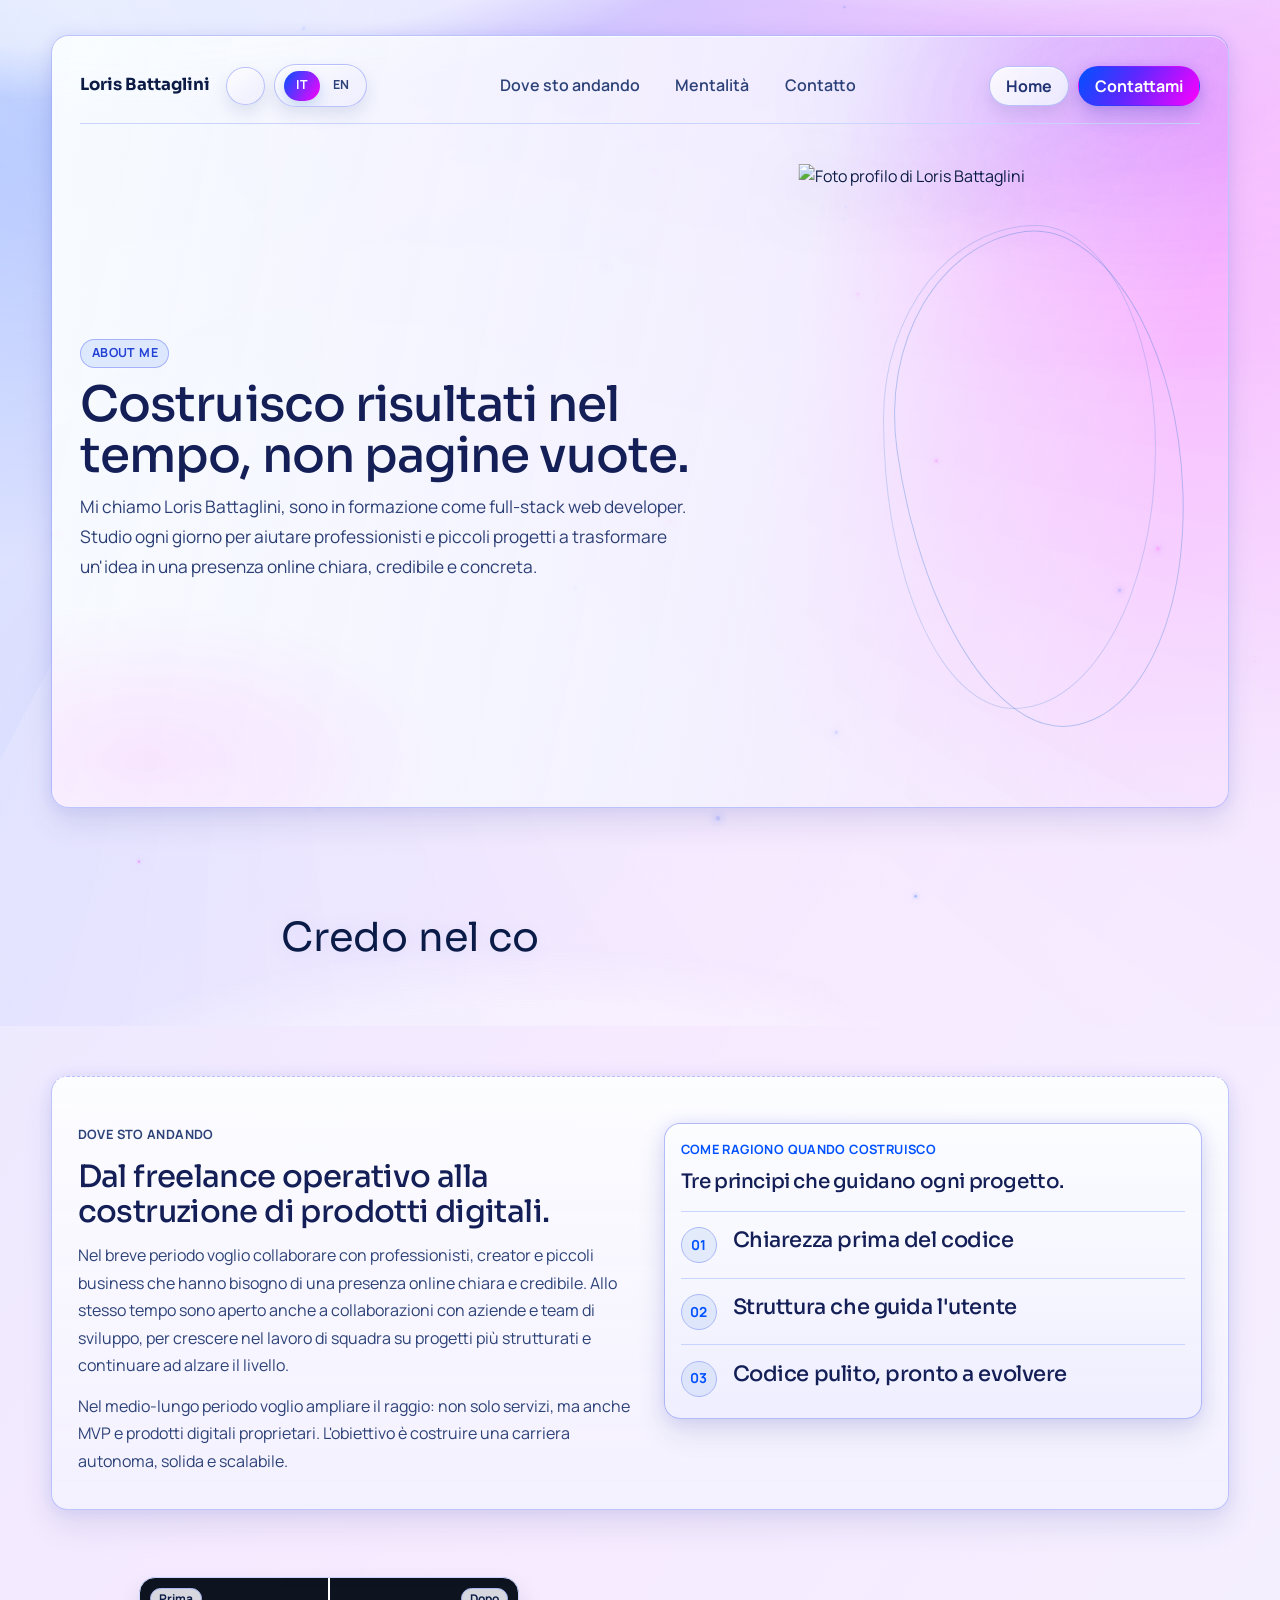
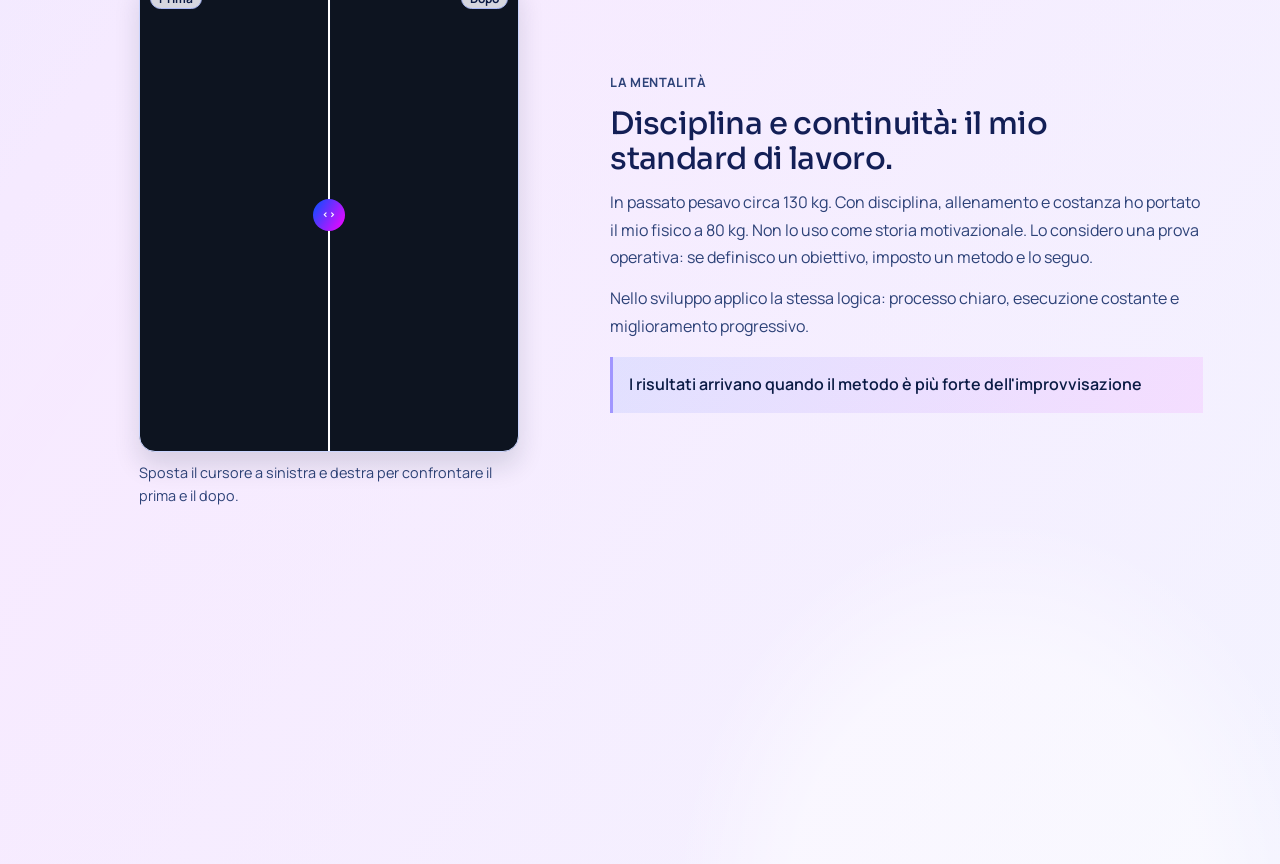
==== commit a791030f: "Custom OG cover for About page" ====
--- a/assets/html/about.html
+++ b/assets/html/about.html
@@ -12,14 +12,14 @@
   <meta property="og:title" content="About Me | Loris Battaglini">
   <meta property="og:description" content="Scopri il percorso, la visione e il metodo di Loris Battaglini come Full-Stack Web Developer.">
   <meta property="og:url" content="https://loris-battaglini.github.io/assets/html/about.html">
-  <meta property="og:image" content="https://loris-battaglini.github.io/assets/img/foto-loris-scelte/home-migliorata-definitiva.png">
-  <meta property="og:image:width" content="3456">
-  <meta property="og:image:height" content="2304">
+  <meta property="og:image" content="https://loris-battaglini.github.io/assets/img/social/about-og-cover.png">
+  <meta property="og:image:width" content="1200">
+  <meta property="og:image:height" content="630">
   <meta property="og:image:alt" content="Foto profilo di Loris Battaglini">
   <meta name="twitter:card" content="summary_large_image">
   <meta name="twitter:title" content="About Me | Loris Battaglini">
   <meta name="twitter:description" content="Percorso, visione e metodo di Loris Battaglini come Full-Stack Web Developer.">
-  <meta name="twitter:image" content="https://loris-battaglini.github.io/assets/img/foto-loris-scelte/home-migliorata-definitiva.png">
+  <meta name="twitter:image" content="https://loris-battaglini.github.io/assets/img/social/about-og-cover.png">
   <link rel="apple-touch-icon" sizes="180x180" href="../img/favicon/favicon_io/apple-touch-icon.png">
   <link rel="icon" type="image/png" sizes="32x32" href="../img/favicon/favicon_io/favicon-32x32.png">
   <link rel="icon" type="image/png" sizes="16x16" href="../img/favicon/favicon_io/favicon-16x16.png">
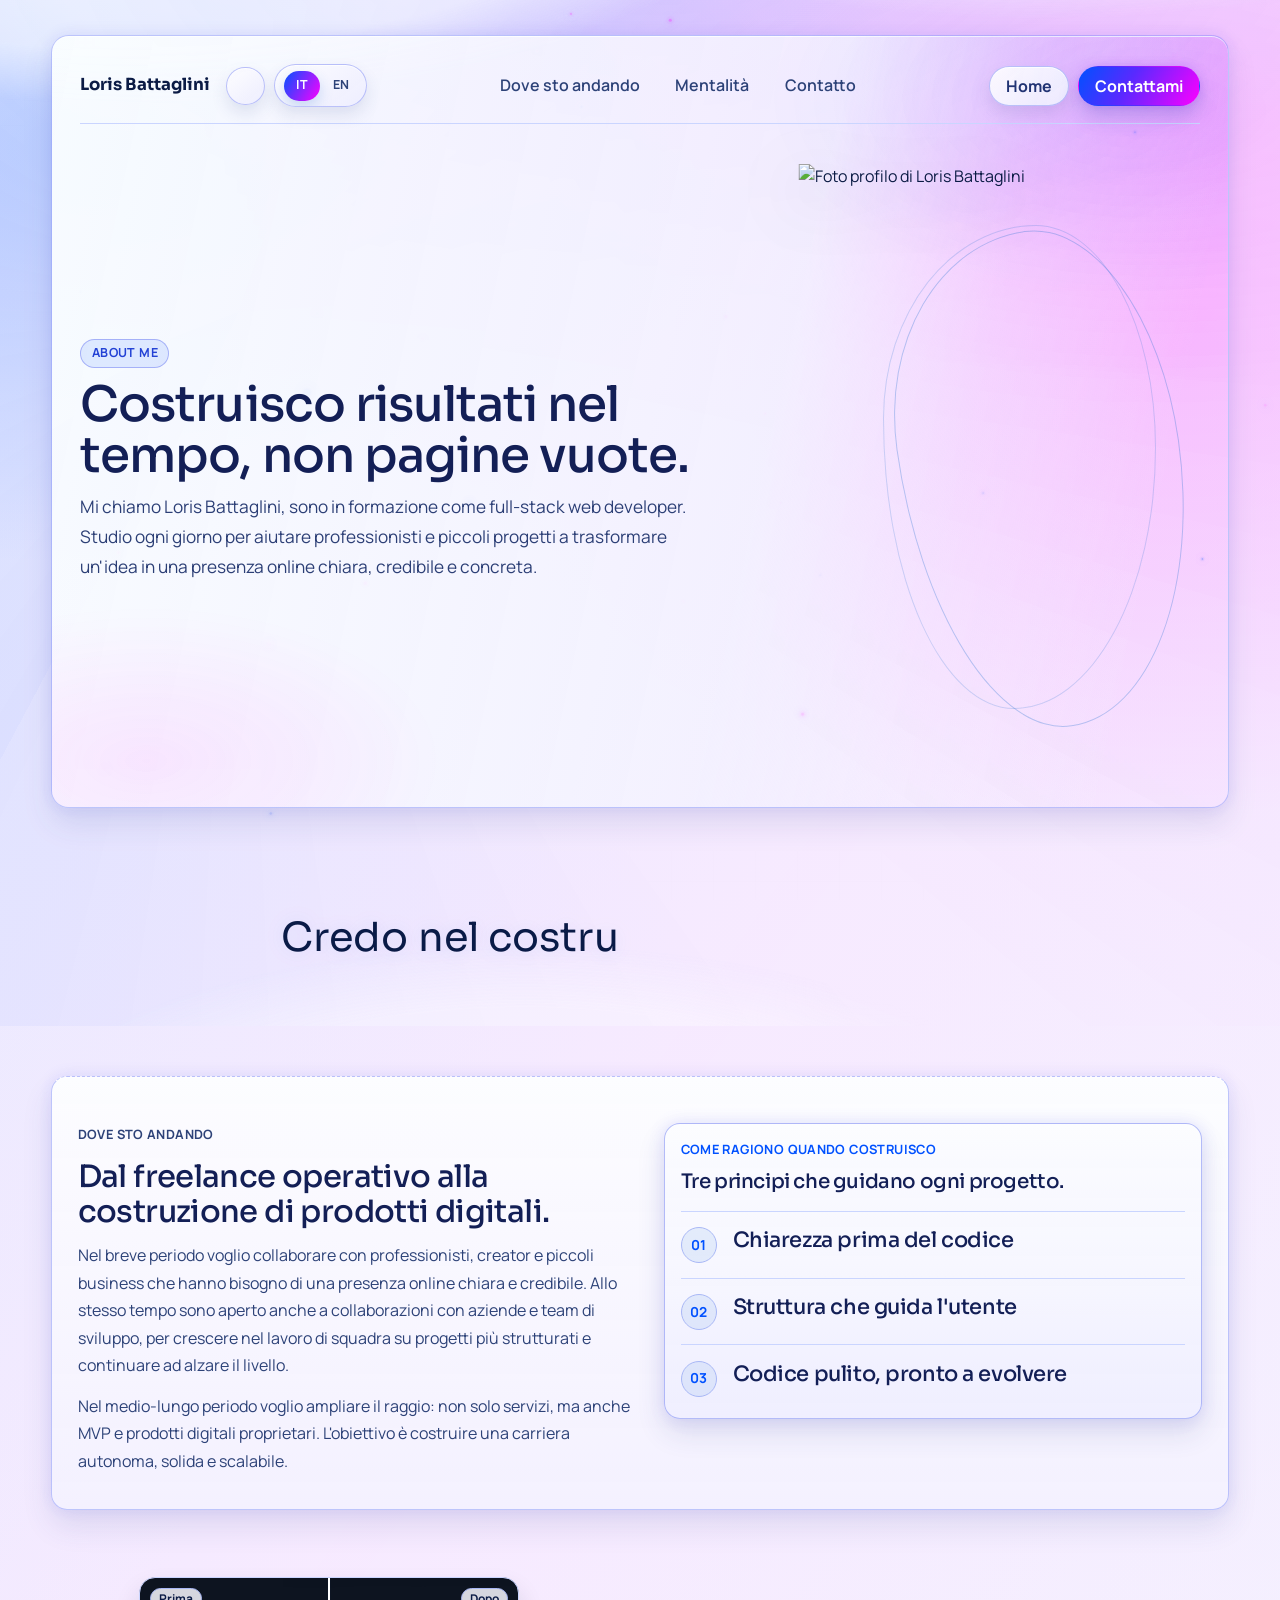
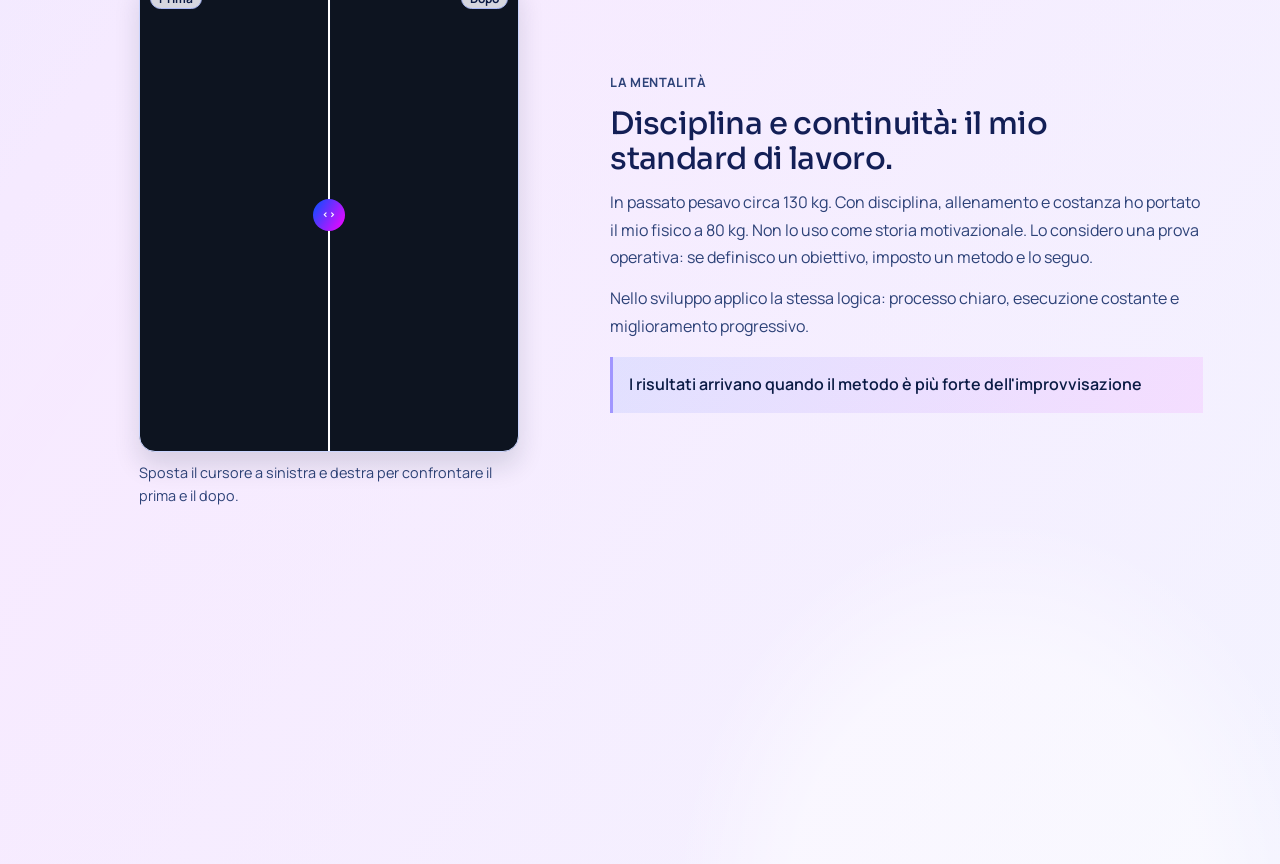
==== commit 3da1e785: "Use unified OG cover and concise contact-focused descriptions" ====
--- a/assets/html/about.html
+++ b/assets/html/about.html
@@ -10,16 +10,16 @@
   <meta property="og:site_name" content="Loris Battaglini Portfolio">
   <meta property="og:locale" content="it_IT">
   <meta property="og:title" content="About Me | Loris Battaglini">
-  <meta property="og:description" content="Scopri il percorso, la visione e il metodo di Loris Battaglini come Full-Stack Web Developer.">
+  <meta property="og:description" content="I tuoi sogni, il mio metodo: trasformiamoli in un sito che porta contatti.">
   <meta property="og:url" content="https://loris-battaglini.github.io/assets/html/about.html">
-  <meta property="og:image" content="https://loris-battaglini.github.io/assets/img/social/about-og-cover.png">
+  <meta property="og:image" content="https://loris-battaglini.github.io/assets/img/social/about-og-cover-v4.png">
   <meta property="og:image:width" content="1200">
   <meta property="og:image:height" content="630">
-  <meta property="og:image:alt" content="Foto profilo di Loris Battaglini">
+  <meta property="og:image:alt" content="Loris Battaglini con manifesto: Credo nel costruire prima di parlare">
   <meta name="twitter:card" content="summary_large_image">
   <meta name="twitter:title" content="About Me | Loris Battaglini">
-  <meta name="twitter:description" content="Percorso, visione e metodo di Loris Battaglini come Full-Stack Web Developer.">
-  <meta name="twitter:image" content="https://loris-battaglini.github.io/assets/img/social/about-og-cover.png">
+  <meta name="twitter:description" content="I tuoi sogni, il mio metodo: trasformiamoli in un sito che porta contatti.">
+  <meta name="twitter:image" content="https://loris-battaglini.github.io/assets/img/social/about-og-cover-v4.png">
   <link rel="apple-touch-icon" sizes="180x180" href="../img/favicon/favicon_io/apple-touch-icon.png">
   <link rel="icon" type="image/png" sizes="32x32" href="../img/favicon/favicon_io/favicon-32x32.png">
   <link rel="icon" type="image/png" sizes="16x16" href="../img/favicon/favicon_io/favicon-16x16.png">
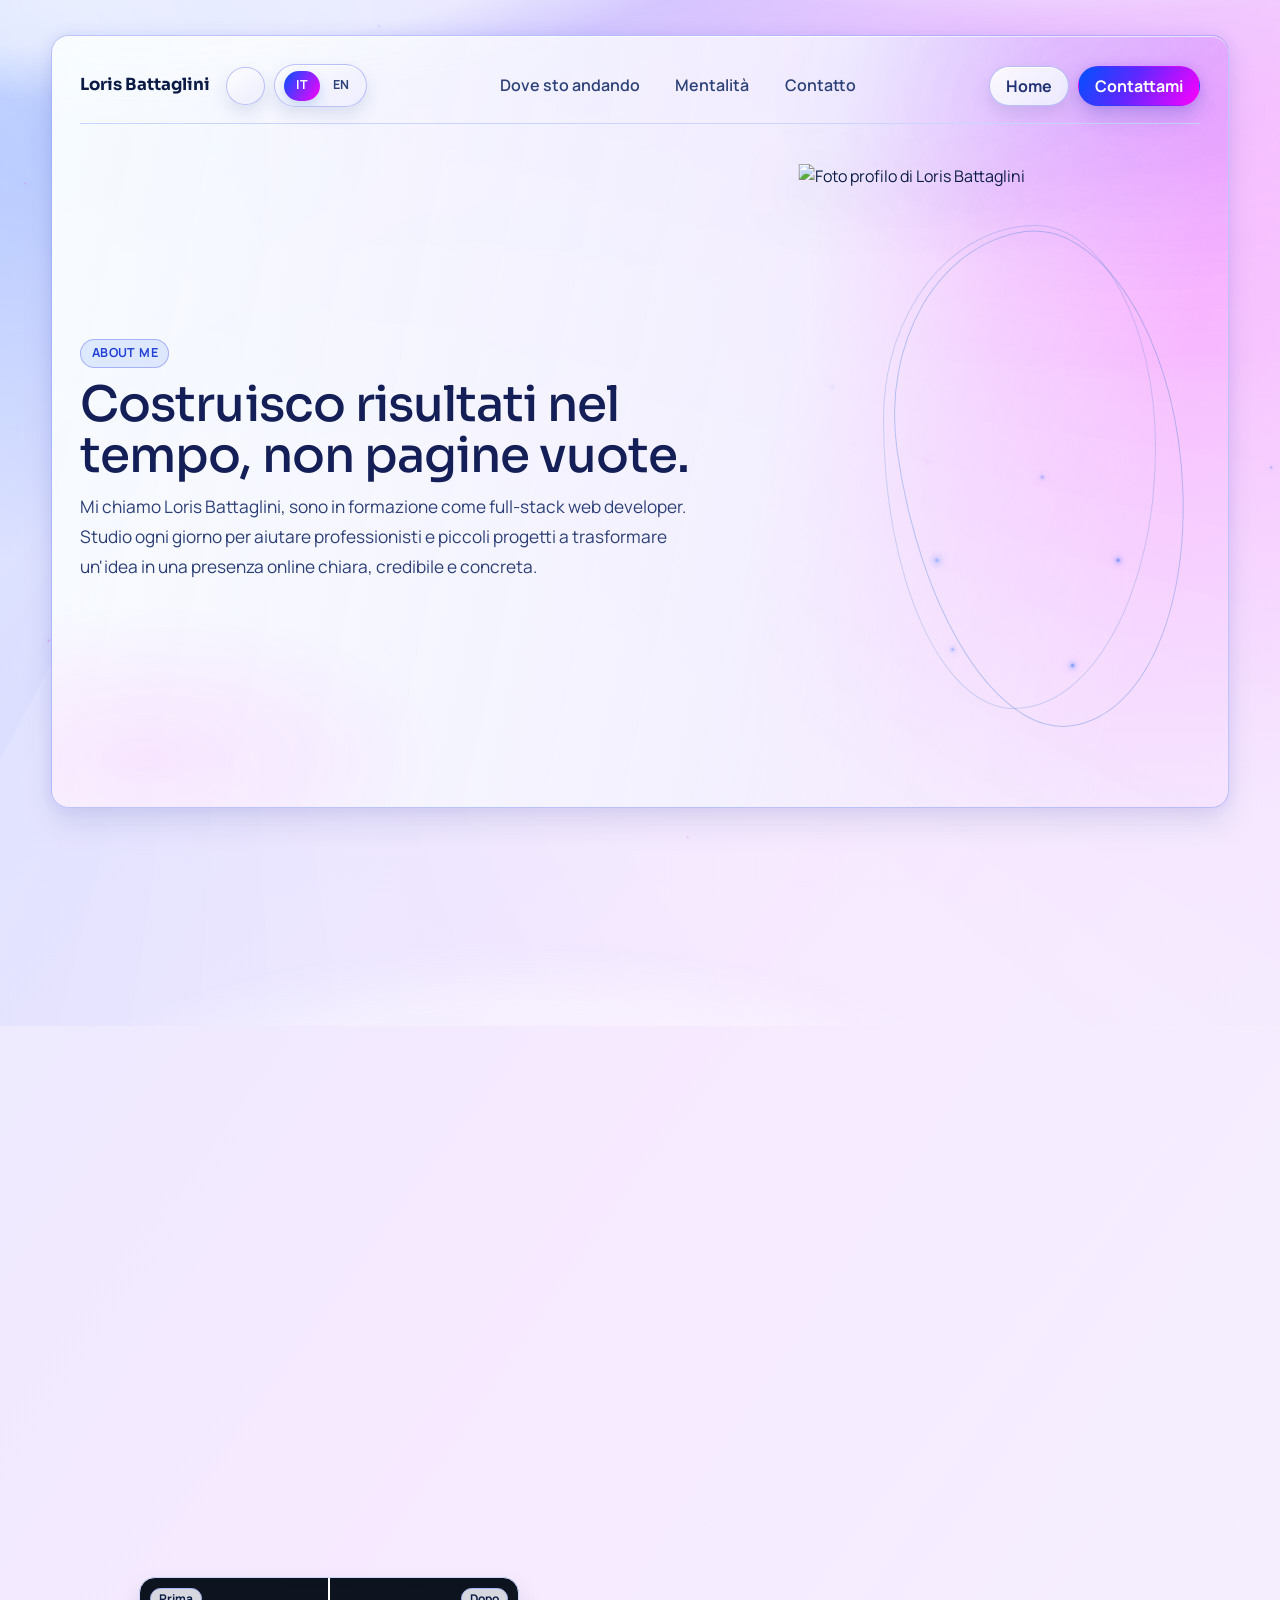
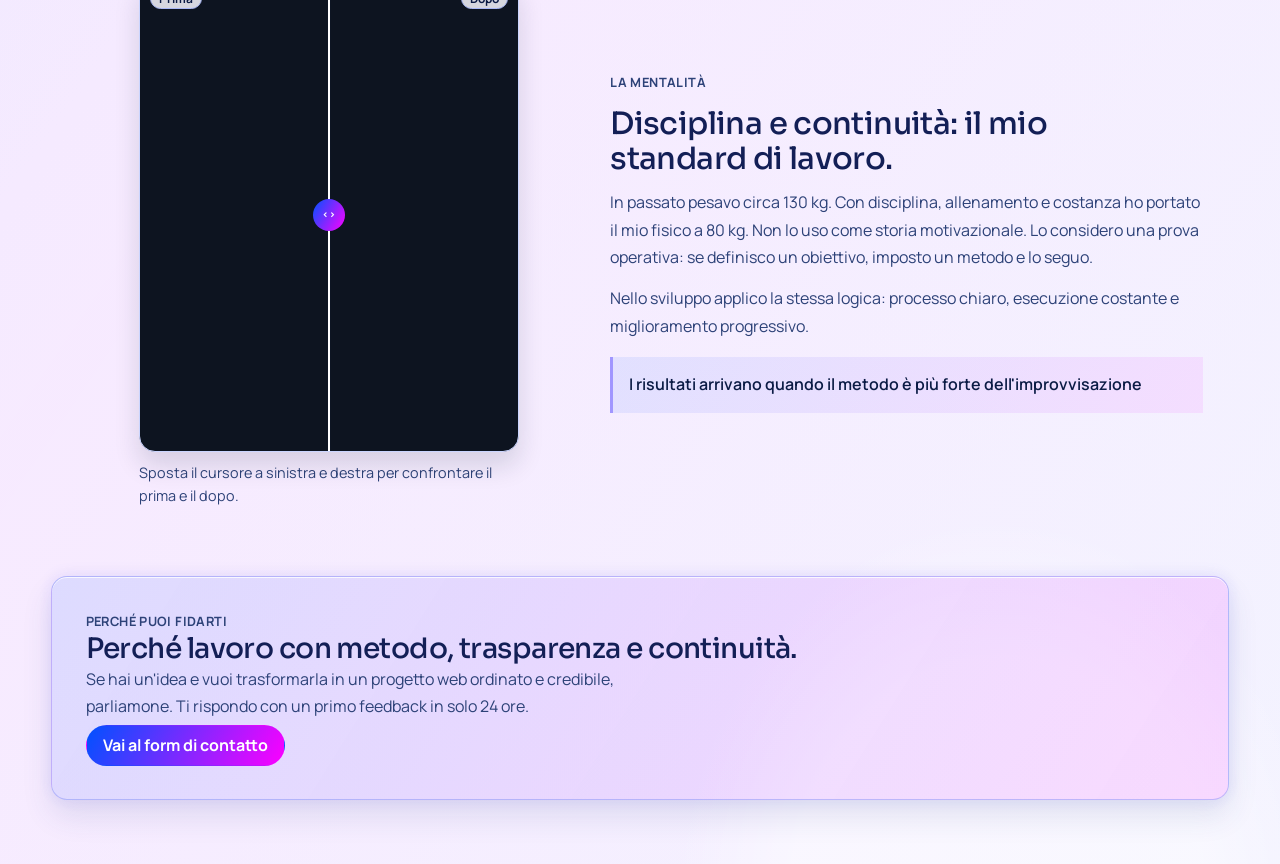
==== commit b96cc2b7: "Force OG image refresh with v5" ====
--- a/assets/html/about.html
+++ b/assets/html/about.html
@@ -12,14 +12,14 @@
   <meta property="og:title" content="About Me | Loris Battaglini">
   <meta property="og:description" content="I tuoi sogni, il mio metodo: trasformiamoli in un sito che porta contatti.">
   <meta property="og:url" content="https://loris-battaglini.github.io/assets/html/about.html">
-  <meta property="og:image" content="https://loris-battaglini.github.io/assets/img/social/about-og-cover-v4.png">
+  <meta property="og:image" content="https://loris-battaglini.github.io/assets/img/social/about-og-cover-v5.png">
   <meta property="og:image:width" content="1200">
   <meta property="og:image:height" content="630">
   <meta property="og:image:alt" content="Loris Battaglini con manifesto: Credo nel costruire prima di parlare">
   <meta name="twitter:card" content="summary_large_image">
   <meta name="twitter:title" content="About Me | Loris Battaglini">
   <meta name="twitter:description" content="I tuoi sogni, il mio metodo: trasformiamoli in un sito che porta contatti.">
-  <meta name="twitter:image" content="https://loris-battaglini.github.io/assets/img/social/about-og-cover-v4.png">
+  <meta name="twitter:image" content="https://loris-battaglini.github.io/assets/img/social/about-og-cover-v5.png">
   <link rel="apple-touch-icon" sizes="180x180" href="../img/favicon/favicon_io/apple-touch-icon.png">
   <link rel="icon" type="image/png" sizes="32x32" href="../img/favicon/favicon_io/favicon-32x32.png">
   <link rel="icon" type="image/png" sizes="16x16" href="../img/favicon/favicon_io/favicon-16x16.png">
